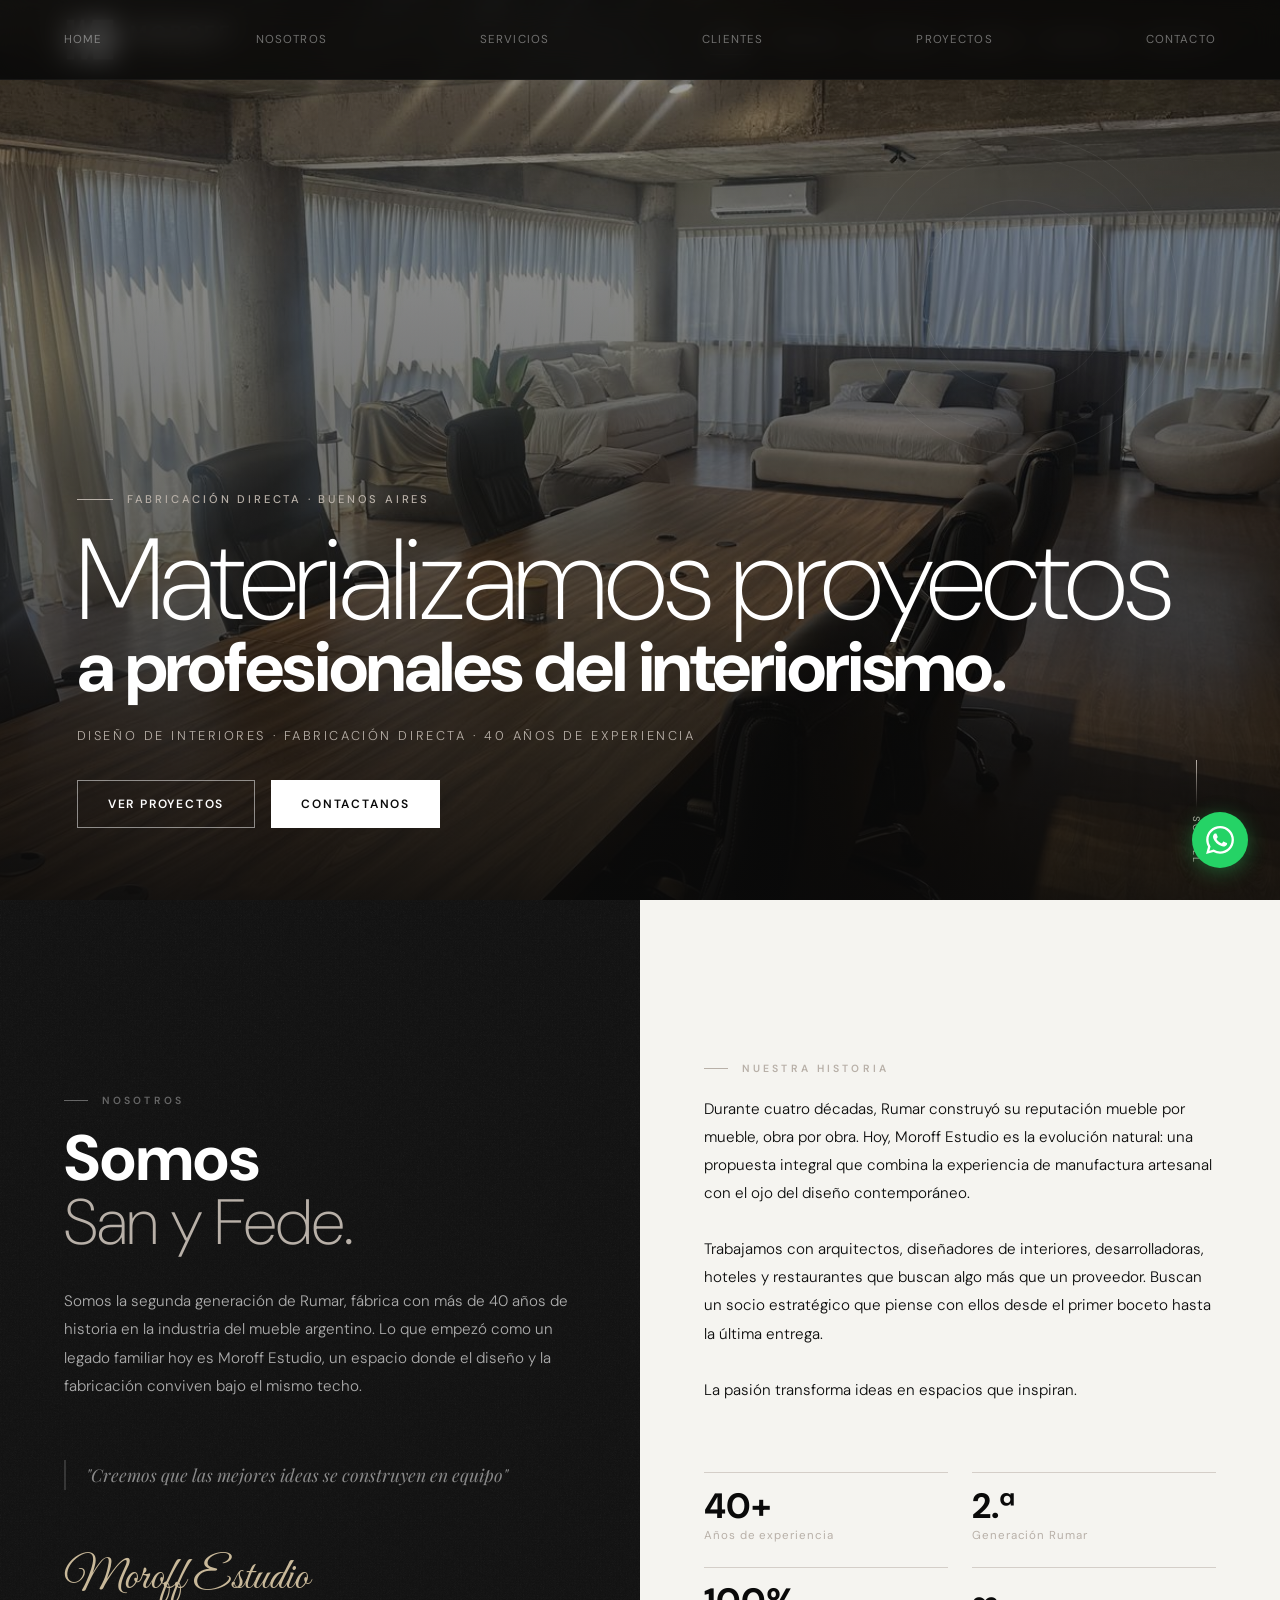
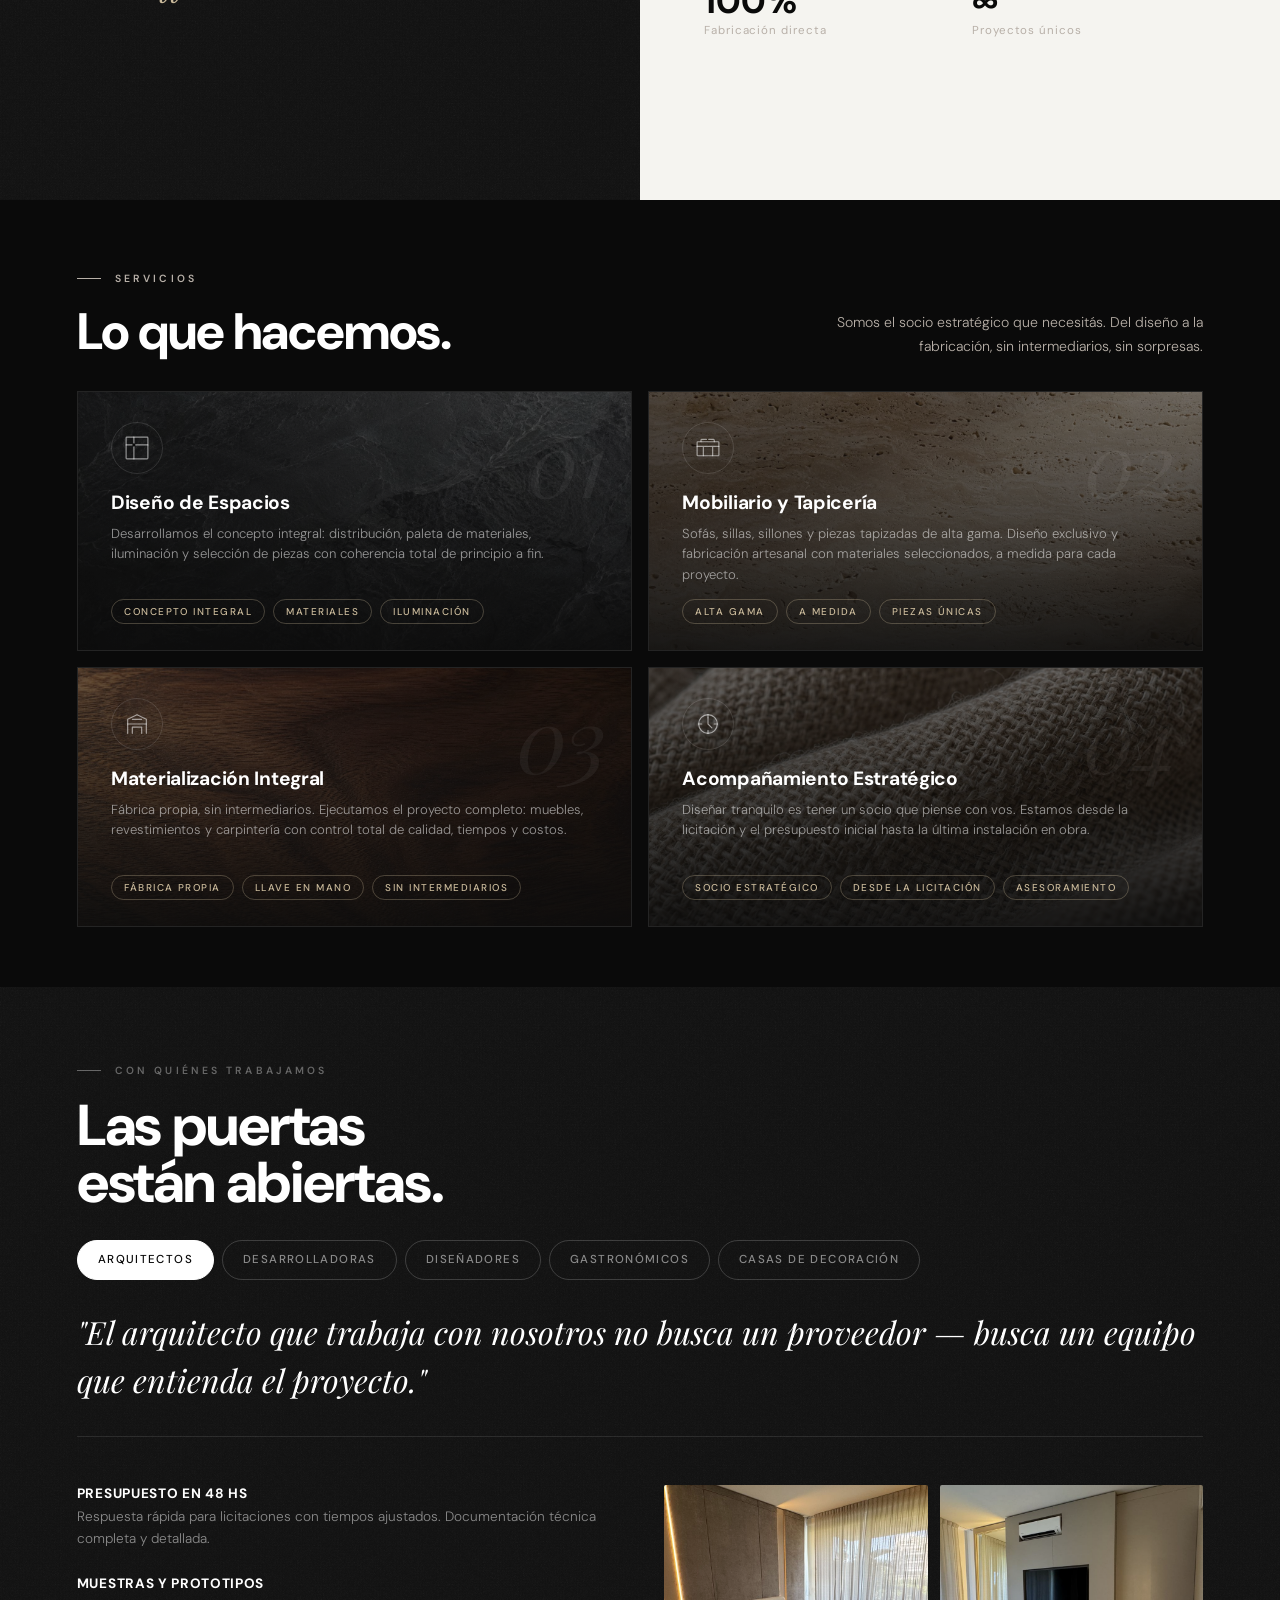
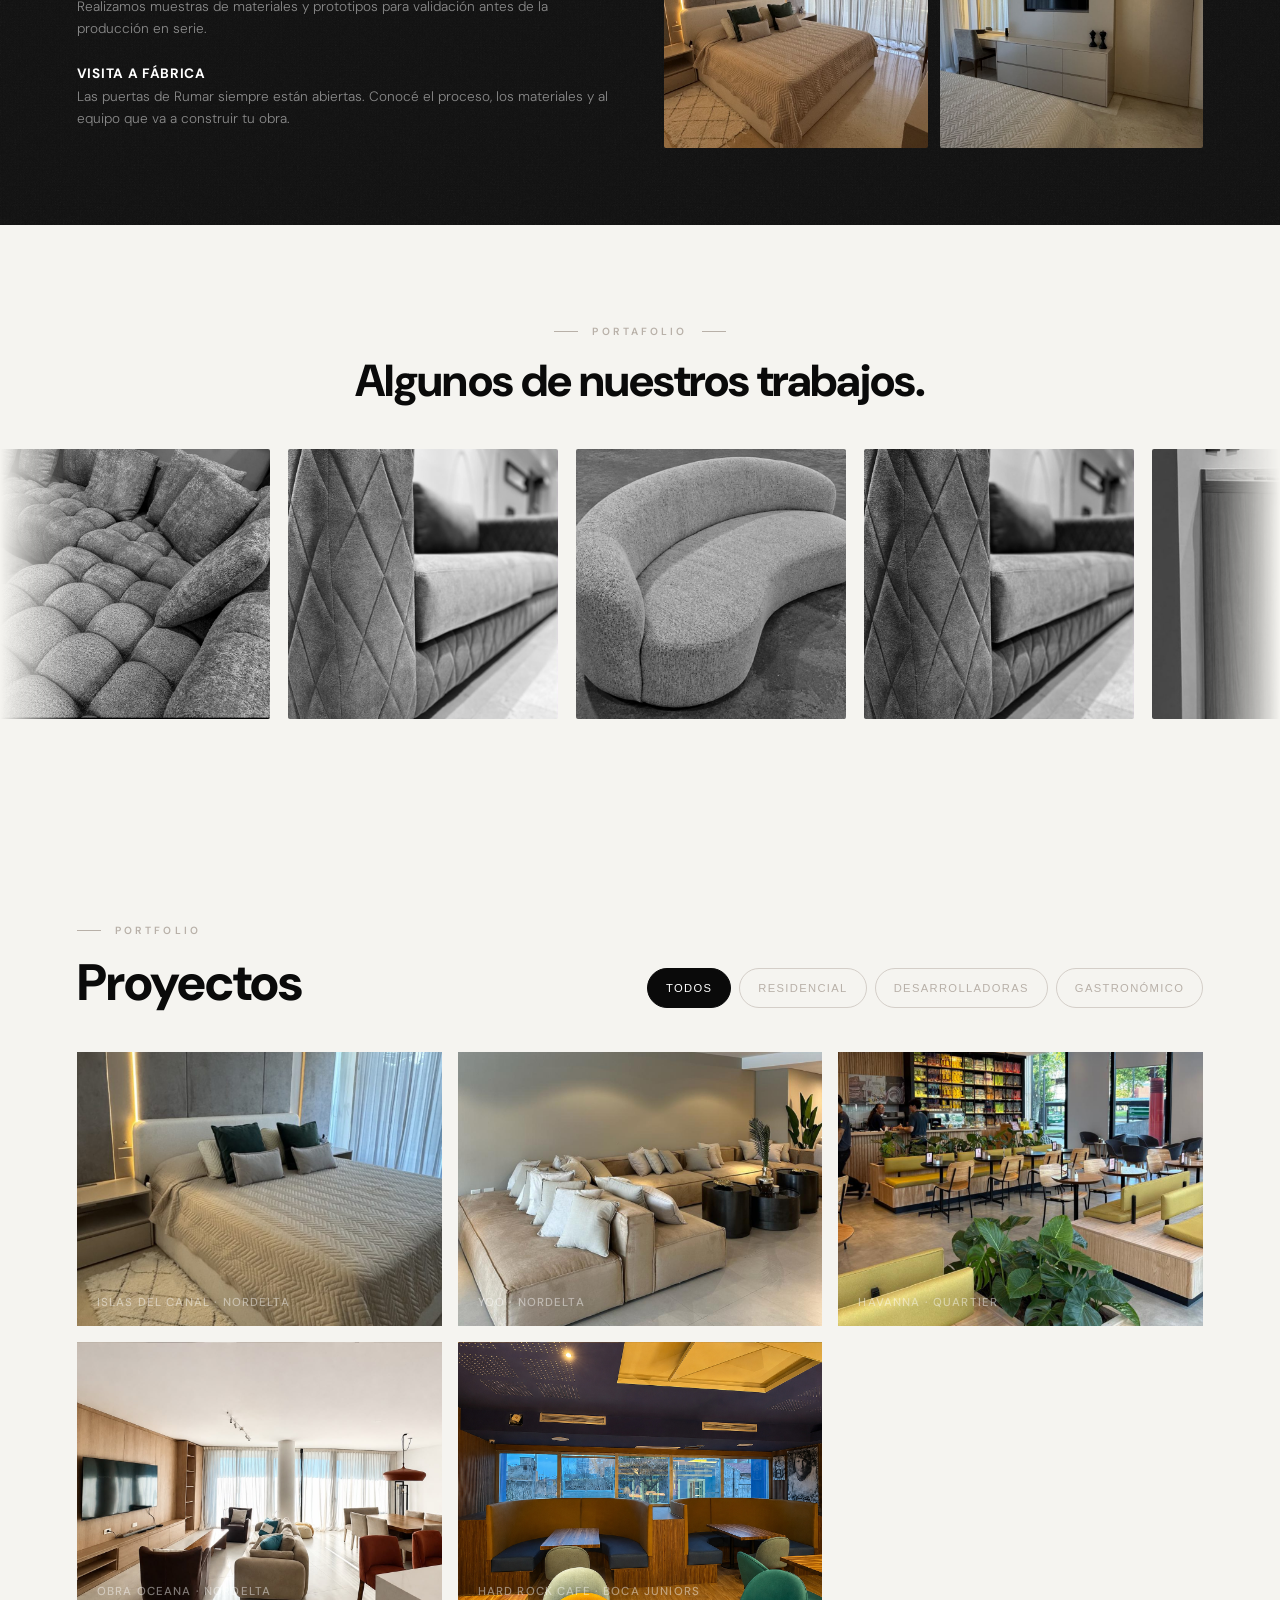
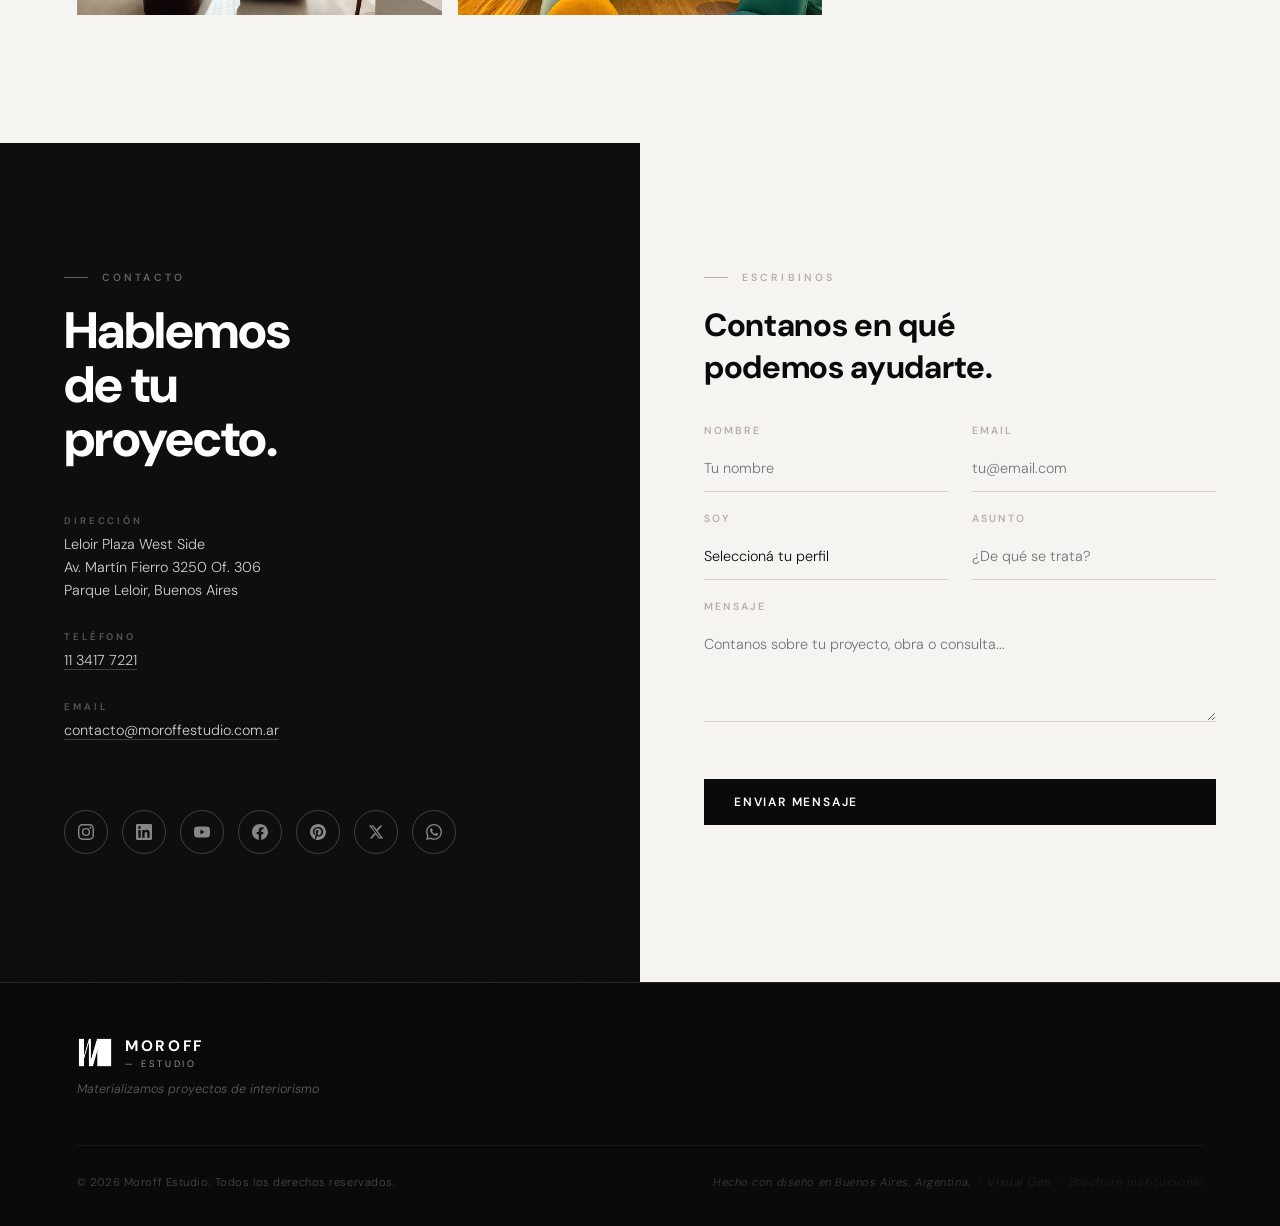
==== index.html @ 972226a9 "Carrusel: fix seamless loop + eyebrow 'Portafolio' (sin 'en movimiento') - Reemplazo gap por margin-" ====
<!DOCTYPE html>
<html lang="es">
<head>
<meta charset="UTF-8">
<meta name="viewport" content="width=device-width, initial-scale=1.0">
<title>MOROFF — ESTUDIO · Diseño de Interiores Buenos Aires</title>
<meta name="description" content="Moroff Estudio — Materializamos proyectos de interiorismo. Diseño de interiores y fabricación directa en Buenos Aires.">
<link rel="icon" type="image/png" href="moroff-monogram.png">
<link rel="apple-touch-icon" href="moroff-monogram.png">
<link rel="preconnect" href="https://fonts.googleapis.com">
<link rel="preconnect" href="https://fonts.gstatic.com" crossorigin>
<link href="https://fonts.googleapis.com/css2?family=DM+Sans:ital,opsz,wght@0,9..40,100;0,9..40,200;0,9..40,300;0,9..40,400;0,9..40,500;0,9..40,700;0,9..40,900;1,9..40,300;1,9..40,400&family=Playfair+Display:ital,wght@0,400;0,700;1,400&family=Great+Vibes&display=swap" rel="stylesheet">

<style>
/* ─── RESET & BASE ─── */
*, *::before, *::after { box-sizing: border-box; margin: 0; padding: 0; }

:root {
  --black: #0a0a0a;
  --near-black: #111111;
  --dark: #1a1a1a;
  --cream: #f5f4f0;
  --off-white: #ede9e3;
  --warm-gray: #b8b0a8;
  --warm-gray-light: #d4cec8;
  --white: #ffffff;
  --accent: #c9b99a;
  --wa-green: #25d366;

  --font-sans: 'DM Sans', sans-serif;
  --font-serif: 'Playfair Display', serif;
  --font-script: 'Great Vibes', cursive;

  --nav-h: 80px;
  --section-pad: clamp(80px, 10vw, 140px);
  --transition: 0.4s cubic-bezier(0.25, 0.46, 0.45, 0.94);
}

html { scroll-behavior: smooth; font-size: 16px; }

body {
  font-family: var(--font-sans);
  background: var(--cream);
  color: var(--black);
  overflow-x: hidden;
  -webkit-font-smoothing: antialiased;
}
img, video { max-width: 100%; height: auto; display: block; }

/* Mobile fallback — forces mobile layout if media queries fail (e.g. WhatsApp/Telegram in-app browsers that ignore viewport meta) */
html.is-mobile .nav-links { display: none !important; }
html.is-mobile .nav-hamburger { display: flex !important; }
html.is-mobile #nosotros,
html.is-mobile #contacto { grid-template-columns: 1fr !important; }
html.is-mobile .services-grid,
html.is-mobile .projects-grid,
html.is-mobile .form-row,
html.is-mobile .valores-grid { grid-template-columns: 1fr !important; }
html.is-mobile .nosotros-stat-grid { grid-template-columns: 1fr 1fr !important; }
html.is-mobile .tab-panel.active { grid-template-columns: 1fr !important; gap: 24px !important; }
html.is-mobile .tab-images { grid-template-columns: 1fr !important; }
html.is-mobile .proj-meta { grid-template-columns: 1fr !important; }
html.is-mobile .proj-heart,
html.is-mobile .proj-scope-grid,
html.is-mobile .proj-others-grid,
html.is-mobile .proj-gallery-grid { grid-template-columns: 1fr !important; }

/* ─── TEXTURES ─── */
.texture-dark {
  background-color: var(--black);
  background-image:
    url("data:image/svg+xml,%3Csvg xmlns='http://www.w3.org/2000/svg' width='400' height='400'%3E%3Cfilter id='n'%3E%3CfeTurbulence type='fractalNoise' baseFrequency='0.9' numOctaves='4' stitchTiles='stitch'/%3E%3C/filter%3E%3Crect width='400' height='400' filter='url(%23n)' opacity='0.04'/%3E%3C/svg%3E");
}
.texture-leather {
  background-color: var(--near-black);
  background-image:
    url("data:image/svg+xml,%3Csvg xmlns='http://www.w3.org/2000/svg' width='600' height='600'%3E%3Cfilter id='n'%3E%3CfeTurbulence type='turbulence' baseFrequency='0.65' numOctaves='3' stitchTiles='stitch'/%3E%3CfeColorMatrix type='saturate' values='0'/%3E%3C/filter%3E%3Crect width='600' height='600' filter='url(%23n)' opacity='0.07'/%3E%3C/svg%3E");
}

/* ─── PLACEHOLDERS ─── */
.img-placeholder {
  background-color: #2a2520;
  background-image:
    url("data:image/svg+xml,%3Csvg xmlns='http://www.w3.org/2000/svg' width='400' height='400'%3E%3Cfilter id='n'%3E%3CfeTurbulence type='fractalNoise' baseFrequency='0.75' numOctaves='4' stitchTiles='stitch'/%3E%3C/filter%3E%3Crect width='400' height='400' filter='url(%23n)' opacity='0.15'/%3E%3C/svg%3E");
  display: flex;
  align-items: center;
  justify-content: center;
  position: relative;
  overflow: hidden;
}
.img-placeholder::after {
  content: attr(data-label);
  font-family: var(--font-sans);
  font-size: 0.65rem;
  font-weight: 500;
  letter-spacing: 0.15em;
  text-transform: uppercase;
  color: rgba(255,255,255,0.25);
  text-align: center;
  padding: 1rem;
}
.img-placeholder-light {
  background-color: #d9d4cc;
  background-image:
    url("data:image/svg+xml,%3Csvg xmlns='http://www.w3.org/2000/svg' width='400' height='400'%3E%3Cfilter id='n'%3E%3CfeTurbulence type='fractalNoise' baseFrequency='0.75' numOctaves='4' stitchTiles='stitch'/%3E%3C/filter%3E%3Crect width='400' height='400' filter='url(%23n)' opacity='0.08'/%3E%3C/svg%3E");
  display: flex;
  align-items: center;
  justify-content: center;
}
.img-placeholder-light::after {
  content: attr(data-label);
  font-family: var(--font-sans);
  font-size: 0.65rem;
  font-weight: 500;
  letter-spacing: 0.15em;
  text-transform: uppercase;
  color: rgba(0,0,0,0.3);
  text-align: center;
  padding: 1rem;
}

/* ─── SCROLL ANIMATIONS ─── */
.reveal {
  opacity: 0;
  transform: translateY(28px);
  transition: opacity 0.7s var(--transition), transform 0.7s var(--transition);
}
.reveal.visible { opacity: 1; transform: translateY(0); }
.reveal-delay-1 { transition-delay: 0.1s; }
.reveal-delay-2 { transition-delay: 0.2s; }
.reveal-delay-3 { transition-delay: 0.3s; }
.reveal-delay-4 { transition-delay: 0.4s; }
.reveal-delay-5 { transition-delay: 0.5s; }

/* ─── NAVIGATION ─── */
nav {
  position: fixed;
  top: 0; left: 0; right: 0;
  z-index: 1000;
  height: var(--nav-h);
  display: flex;
  align-items: center;
  justify-content: space-between;
  gap: 16px;
  padding: 0 clamp(20px, 5vw, 64px);
  background: rgba(10, 10, 10, 0.72);
  -webkit-backdrop-filter: blur(14px) saturate(140%);
  backdrop-filter: blur(14px) saturate(140%);
  border-bottom: 1px solid rgba(255, 255, 255, 0.04);
  transition: background 0.4s ease, box-shadow 0.4s ease, border-color 0.4s ease;
}
nav.scrolled {
  background: rgba(10, 10, 10, 0.92);
  box-shadow: 0 1px 0 rgba(255,255,255,0.06);
  border-bottom-color: rgba(255, 255, 255, 0.08);
}

.nav-logo {
  display: flex;
  align-items: center;
  gap: 14px;
  text-decoration: none;
  cursor: pointer;
  margin-right: auto;
  flex-shrink: 0;
}
.nav-logo:hover .nav-wordmark-main { color: var(--accent); }
.nav-monogram {
  width: 52px;
  height: 52px;
  flex-shrink: 0;
  object-fit: contain;
  filter: brightness(0) invert(1);
  transition: transform 0.3s var(--transition);
}
.nav-logo:hover .nav-monogram { transform: scale(1.06); }
.nav-wordmark { display: flex; flex-direction: column; line-height: 1; }
.nav-wordmark-main {
  font-family: var(--font-sans);
  font-size: 1.2rem;
  font-weight: 700;
  letter-spacing: 0.2em;
  color: var(--white);
}
.nav-wordmark-sub {
  font-family: var(--font-sans);
  font-size: 0.62rem;
  font-weight: 300;
  letter-spacing: 0.32em;
  color: var(--warm-gray);
  margin-top: 3px;
}

.nav-links {
  display: flex;
  gap: clamp(12px, 1.6vw, 22px);
  list-style: none;
  margin-left: auto;
  align-items: center;
}
.nav-links a {
  font-size: 0.7rem;
  font-weight: 500;
  letter-spacing: 0.1em;
  text-transform: uppercase;
  color: rgba(255,255,255,0.75);
  text-decoration: none;
  transition: color 0.25s;
  position: relative;
  padding: 4px 2px;
}
.nav-links a::after {
  content: '';
  position: absolute;
  bottom: -3px; left: 0; right: 0;
  height: 1px;
  background: var(--white);
  transform: scaleX(0);
  transition: transform 0.3s;
}
.nav-links a:hover { color: var(--white); }
.nav-links a:hover::after { transform: scaleX(1); }
.nav-links a.active { color: var(--white); }
.nav-links a.active::after { transform: scaleX(1); }

/* Hamburger */
.nav-hamburger {
  display: none;
  flex-direction: column;
  gap: 5px;
  cursor: pointer;
  background: none;
  border: none;
  padding: 10px;
  min-width: 44px;
  min-height: 44px;
  justify-content: center;
  align-items: center;
}
.nav-hamburger span {
  display: block;
  width: 26px;
  height: 1.5px;
  background: var(--white);
  transition: transform 0.3s, opacity 0.3s;
}
.nav-hamburger.open span:nth-child(1) { transform: translateY(6.5px) rotate(45deg); }
.nav-hamburger.open span:nth-child(2) { opacity: 0; }
.nav-hamburger.open span:nth-child(3) { transform: translateY(-6.5px) rotate(-45deg); }

/* Mobile overlay */
.nav-overlay {
  position: fixed;
  inset: 0;
  background: var(--black);
  z-index: 999;
  display: flex;
  flex-direction: column;
  align-items: center;
  justify-content: center;
  gap: 32px;
  opacity: 0;
  pointer-events: none;
  transition: opacity 0.35s ease;
}
.nav-overlay.open { opacity: 1; pointer-events: all; }
.nav-overlay a {
  font-size: clamp(1.8rem, 6vw, 3rem);
  font-weight: 700;
  letter-spacing: 0.05em;
  text-transform: uppercase;
  color: var(--white);
  text-decoration: none;
  transition: color 0.2s;
}
.nav-overlay a:hover { color: var(--warm-gray); }

/* ─── WHATSAPP FLOAT ─── */
.wa-float {
  position: fixed;
  bottom: 32px;
  right: 32px;
  z-index: 990;
  width: 56px;
  height: 56px;
  border-radius: 50%;
  background: var(--wa-green);
  display: flex;
  align-items: center;
  justify-content: center;
  box-shadow: 0 4px 20px rgba(37,211,102,0.35);
  text-decoration: none;
  transition: transform 0.25s, box-shadow 0.25s;
}
.wa-float:hover {
  transform: scale(1.08);
  box-shadow: 0 6px 28px rgba(37,211,102,0.5);
}
.wa-float svg { width: 28px; height: 28px; fill: white; }

/* ─── HERO ─── */
#hero {
  position: relative;
  height: 100vh;
  height: 100svh;
  min-height: 560px;
  display: flex;
  flex-direction: column;
  justify-content: flex-end;
  padding: 0 clamp(24px, 6vw, 80px) clamp(60px, 8vh, 100px);
  overflow: hidden;
}
.hero-bg {
  position: absolute;
  inset: 0;
  background-image: url('foto%20arriba%20de%20todo%20horizontal%20grande/IMG_1174.JPG');
  background-size: cover;
  background-position: center;
  z-index: 0;
}
.hero-bg::before {
  content: '';
  position: absolute;
  inset: 0;
  background-image:
    url("data:image/svg+xml,%3Csvg xmlns='http://www.w3.org/2000/svg' width='800' height='800'%3E%3Cfilter id='n'%3E%3CfeTurbulence type='fractalNoise' baseFrequency='0.6' numOctaves='4' stitchTiles='stitch'/%3E%3C/filter%3E%3Crect width='800' height='800' filter='url(%23n)' opacity='0.055'/%3E%3C/svg%3E");
  opacity: 0.4;
}
.hero-bg::after {
  content: '';
  position: absolute;
  inset: 0;
  background: linear-gradient(to top, rgba(10,10,10,0.92) 0%, rgba(10,10,10,0.6) 45%, rgba(10,10,10,0.35) 100%);
}
/* Geometric decorative element */
.hero-geo {
  position: absolute;
  top: 15%;
  right: 8%;
  width: clamp(180px, 25vw, 380px);
  height: clamp(180px, 25vw, 380px);
  border: 1px solid rgba(255,255,255,0.06);
  border-radius: 50%;
  z-index: 1;
}
.hero-geo::after {
  content: '';
  position: absolute;
  inset: 20px;
  border: 1px solid rgba(255,255,255,0.04);
  border-radius: 50%;
}
.hero-geo::before {
  content: '';
  position: absolute;
  top: 50%; left: 50%;
  transform: translate(-50%,-50%);
  width: 60%;
  height: 60%;
  border: 1px solid rgba(255,255,255,0.06);
  border-radius: 50%;
}

.hero-eyebrow {
  position: relative;
  z-index: 2;
  font-size: 0.7rem;
  font-weight: 500;
  letter-spacing: 0.25em;
  text-transform: uppercase;
  color: var(--warm-gray);
  margin-bottom: 20px;
  display: flex;
  align-items: center;
  gap: 14px;
}
.hero-eyebrow::before {
  content: '';
  display: block;
  width: 36px;
  height: 1px;
  background: var(--warm-gray);
}

.hero-headline {
  position: relative;
  z-index: 2;
  margin-bottom: 28px;
}
.hero-headline-light {
  display: block;
  font-family: var(--font-sans);
  font-size: clamp(3.2rem, 9vw, 8.5rem);
  font-weight: 200;
  color: var(--white);
  line-height: 0.95;
  letter-spacing: -0.02em;
}
.hero-headline-bold {
  display: block;
  font-family: var(--font-sans);
  font-size: clamp(3.8rem, 10.5vw, 10rem);
  font-weight: 900;
  color: var(--white);
  line-height: 0.9;
  letter-spacing: -0.03em;
  position: relative;
}
.hero-headline-bold .stroke-text {
  -webkit-text-stroke: 1.5px rgba(255,255,255,0.3);
  color: transparent;
}

.hero-sub {
  position: relative;
  z-index: 2;
  font-size: 0.8rem;
  font-weight: 300;
  letter-spacing: 0.2em;
  color: var(--warm-gray);
  text-transform: uppercase;
  margin-bottom: 36px;
}

.hero-ctas {
  position: relative;
  z-index: 2;
  display: flex;
  gap: 16px;
  flex-wrap: wrap;
}
.btn {
  display: inline-flex;
  align-items: center;
  gap: 10px;
  font-family: var(--font-sans);
  font-size: 0.75rem;
  font-weight: 600;
  letter-spacing: 0.15em;
  text-transform: uppercase;
  text-decoration: none;
  padding: 15px 30px;
  transition: all 0.3s;
  cursor: pointer;
  border: none;
}
.btn-outline {
  border: 1px solid rgba(255,255,255,0.5);
  color: var(--white);
  background: transparent;
}
.btn-outline:hover {
  border-color: var(--white);
  background: rgba(255,255,255,0.08);
}
.btn-solid {
  background: var(--white);
  color: var(--black);
}
.btn-solid:hover { background: var(--cream); }
.btn-solid-dark {
  background: var(--black);
  color: var(--white);
}
.btn-solid-dark:hover { background: var(--dark); }

.scroll-indicator {
  position: absolute;
  bottom: 36px;
  right: clamp(24px, 6vw, 80px);
  z-index: 2;
  display: flex;
  flex-direction: column;
  align-items: center;
  gap: 8px;
  color: var(--warm-gray);
}
.scroll-indicator span {
  font-size: 0.6rem;
  letter-spacing: 0.2em;
  text-transform: uppercase;
  writing-mode: vertical-rl;
}
.scroll-line {
  width: 1px;
  height: 48px;
  background: linear-gradient(to bottom, var(--warm-gray), transparent);
  animation: scrollPulse 2s ease-in-out infinite;
}
@keyframes scrollPulse {
  0%, 100% { opacity: 0.4; transform: scaleY(1); }
  50% { opacity: 1; transform: scaleY(1.2); }
}

/* ─── SECTION COMMON ─── */
section { position: relative; scroll-margin-top: var(--nav-h); }

.section-label {
  font-size: 0.65rem;
  font-weight: 600;
  letter-spacing: 0.3em;
  text-transform: uppercase;
  color: var(--warm-gray);
  margin-bottom: 20px;
  display: flex;
  align-items: center;
  gap: 14px;
}
.section-label::before {
  content: '';
  display: block;
  width: 24px;
  height: 1px;
  background: currentColor;
}
.section-label-light {
  color: rgba(255,255,255,0.35);
}
.section-label-light::before { background: rgba(255,255,255,0.35); }

/* ─── NOSOTROS ─── */
#nosotros {
  display: grid;
  grid-template-columns: 1fr 1fr;
  min-height: 100vh;
}
.nosotros-left {
  padding: var(--section-pad) clamp(32px, 5vw, 72px);
  display: flex;
  flex-direction: column;
  justify-content: center;
}
.nosotros-right {
  background: var(--cream);
  padding: var(--section-pad) clamp(32px, 5vw, 72px);
  display: flex;
  flex-direction: column;
  justify-content: center;
}

.nosotros-headline {
  font-family: var(--font-sans);
  font-size: clamp(2.8rem, 5vw, 5.5rem);
  line-height: 1;
  color: var(--white);
  margin-bottom: 32px;
}
.nosotros-headline em {
  font-style: normal;
  font-weight: 200;
  color: var(--warm-gray);
}

.nosotros-body {
  font-size: 0.95rem;
  font-weight: 300;
  line-height: 1.85;
  color: var(--black);
  max-width: 58ch;
  margin-bottom: 28px;
}
.nosotros-body-dark {
  color: rgba(255,255,255,0.65);
}

.nosotros-quote {
  font-family: var(--font-serif);
  font-style: italic;
  font-size: 1.1rem;
  line-height: 1.7;
  color: rgba(255,255,255,0.5);
  border-left: 2px solid rgba(255,255,255,0.15);
  padding-left: 20px;
  margin: 32px 0;
}

.brand-signature {
  font-family: var(--font-script);
  font-size: 2.8rem;
  color: var(--accent);
  margin-top: 28px;
}

.nosotros-stat-grid {
  display: grid;
  grid-template-columns: repeat(2, 1fr);
  gap: 24px;
  margin-top: 40px;
}
.nosotros-stat {
  border-top: 1px solid var(--warm-gray-light);
  padding-top: 16px;
}
.nosotros-stat-num {
  font-size: 2.2rem;
  font-weight: 700;
  line-height: 1;
  margin-bottom: 4px;
}
.nosotros-stat-label {
  font-size: 0.72rem;
  font-weight: 400;
  letter-spacing: 0.08em;
  color: var(--warm-gray);
}

/* ─── SERVICIOS ─── */
#servicios {
  background: var(--black);
  padding: clamp(48px, 6vw, 72px) 0 clamp(40px, 5vw, 60px);
  overflow: hidden;
}
.servicios-header {
  display: flex;
  justify-content: space-between;
  align-items: flex-end;
  margin-bottom: 32px;
  flex-wrap: wrap;
  gap: 18px;
  padding: 0 clamp(24px, 6vw, 80px);
}
.servicios-headline {
  font-family: var(--font-sans);
  font-size: clamp(2rem, 4vw, 4rem);
  font-weight: 800;
  line-height: 1.05;
  letter-spacing: -0.02em;
  color: var(--white);
  max-width: 16ch;
}
.servicios-sub {
  font-size: 0.88rem;
  font-weight: 300;
  line-height: 1.7;
  color: var(--warm-gray);
  max-width: 38ch;
  text-align: right;
}

/* ── Services Grid (4 cards) ── */
.services-grid {
  display: grid;
  grid-template-columns: repeat(2, 1fr);
  gap: 16px;
  padding: 0 clamp(24px, 6vw, 80px);
}
.service-card {
  position: relative;
  background: var(--near-black);
  border: 1px solid rgba(255,255,255,0.08);
  padding: 30px clamp(22px, 2.6vw, 36px) 26px;
  overflow: hidden;
  cursor: default;
  transition: transform 0.5s var(--transition), border-color 0.5s;
  min-height: 260px;
  display: flex;
  flex-direction: column;
  isolation: isolate;
}
.service-card-bg {
  position: absolute;
  inset: 0;
  background-image: var(--card-img);
  background-size: cover;
  background-position: center;
  opacity: 0.62;
  filter: saturate(95%);
  transition: opacity 0.7s ease, filter 0.7s ease, transform 1s var(--transition);
  z-index: -2;
}
.service-card-bg::after {
  content: '';
  position: absolute;
  inset: 0;
  background: linear-gradient(180deg, rgba(10,10,10,0.25) 0%, rgba(10,10,10,0.55) 55%, rgba(10,10,10,0.88) 100%);
}
.service-card::before {
  content: '';
  position: absolute;
  inset: 0;
  background: radial-gradient(circle at var(--mx, 50%) var(--my, 0%), rgba(201,185,154,0.18), transparent 55%);
  opacity: 0;
  transition: opacity 0.5s ease;
  pointer-events: none;
  z-index: -1;
}
.service-card::after {
  content: '';
  position: absolute;
  left: 0; right: 0; bottom: 0;
  height: 2px;
  background: linear-gradient(90deg, var(--accent), transparent);
  transform: scaleX(0);
  transform-origin: left;
  transition: transform 0.7s var(--transition);
  z-index: 2;
}
.service-card:hover {
  transform: translateY(-6px);
  border-color: rgba(201,185,154,0.4);
}
.service-card:hover .service-card-bg {
  opacity: 0.55;
  filter: grayscale(0%) saturate(105%);
  transform: scale(1.06);
}
.service-card:hover::before { opacity: 1; }
.service-card:hover::after { transform: scaleX(1); }

.service-card-num {
  position: absolute;
  top: 24px;
  right: 28px;
  font-family: var(--font-serif);
  font-size: clamp(4rem, 7vw, 7.5rem);
  font-weight: 400;
  font-style: italic;
  line-height: 1;
  color: rgba(255,255,255,0.05);
  letter-spacing: -0.04em;
  transition: color 0.6s, transform 0.6s var(--transition);
  user-select: none;
  pointer-events: none;
}
.service-card:hover .service-card-num {
  color: rgba(201,185,154,0.18);
  transform: translateY(-4px) scale(1.05);
}

.service-card-icon-wrap {
  position: relative;
  width: 52px;
  height: 52px;
  margin-bottom: 18px;
  display: flex;
  align-items: center;
  justify-content: center;
}
.service-card-icon-wrap::before {
  content: '';
  position: absolute;
  inset: 0;
  border: 1px solid rgba(255,255,255,0.12);
  border-radius: 50%;
  transition: border-color 0.5s, transform 0.6s var(--transition);
}
.service-card:hover .service-card-icon-wrap::before {
  border-color: var(--accent);
  transform: scale(1.12) rotate(45deg);
}
.service-card-icon {
  width: 28px;
  height: 28px;
  stroke: rgba(255,255,255,0.55);
  fill: none;
  stroke-width: 1.5;
  stroke-linecap: round;
  stroke-linejoin: round;
  transition: stroke 0.5s, transform 0.6s var(--transition);
  position: relative;
  z-index: 1;
}
.service-card:hover .service-card-icon {
  stroke: var(--accent);
  transform: scale(1.08);
}

.service-card-title {
  position: relative;
  font-family: var(--font-sans);
  font-size: clamp(1.15rem, 1.5vw, 1.5rem);
  font-weight: 700;
  line-height: 1.15;
  color: var(--white);
  letter-spacing: -0.015em;
  margin-bottom: 10px;
  z-index: 1;
}

.service-card-desc {
  position: relative;
  font-size: 0.82rem;
  font-weight: 300;
  line-height: 1.55;
  color: rgba(255,255,255,0.55);
  margin-bottom: 14px;
  flex: 1;
  z-index: 1;
}

.service-card-tags {
  position: relative;
  display: flex;
  flex-wrap: wrap;
  gap: 8px;
  z-index: 1;
}
.service-tag {
  font-size: 0.62rem;
  font-weight: 500;
  letter-spacing: 0.15em;
  text-transform: uppercase;
  color: var(--accent);
  border: 1px solid rgba(201,185,154,0.3);
  padding: 5px 12px;
  border-radius: 100px;
  transition: background 0.3s, border-color 0.3s;
}
.service-card:hover .service-tag {
  background: rgba(201,185,154,0.08);
  border-color: rgba(201,185,154,0.5);
}

@media (max-width: 880px) {
  .services-grid { grid-template-columns: 1fr; gap: 16px; }
  .service-card { min-height: auto; padding: 40px 28px 32px; }
  .servicios-header { flex-direction: column; align-items: flex-start; }
  .servicios-sub { text-align: left; }
}

/* ─── CLIENTES ─── */
#clientes {
  padding: clamp(48px, 6vw, 80px) clamp(24px, 6vw, 80px) clamp(48px, 6vw, 80px);
}
.clientes-header {
  margin-bottom: 28px;
}
.clientes-headline {
  font-family: var(--font-sans);
  font-size: clamp(2.2rem, 4.5vw, 5rem);
  font-weight: 800;
  color: var(--white);
  line-height: 1;
  margin-top: 12px;
  letter-spacing: -0.02em;
}

.tabs-nav {
  display: flex;
  gap: 8px;
  flex-wrap: wrap;
  margin-bottom: 28px;
}
.tab-btn {
  padding: 11px 20px;
  min-height: 40px;
  font-family: var(--font-sans);
  font-size: 0.72rem;
  font-weight: 500;
  letter-spacing: 0.12em;
  text-transform: uppercase;
  background: transparent;
  border: 1px solid rgba(255,255,255,0.18);
  color: rgba(255,255,255,0.5);
  cursor: pointer;
  border-radius: 100px;
  transition: all 0.25s;
  white-space: nowrap;
}
.tab-btn:hover { border-color: rgba(255,255,255,0.5); color: var(--white); }
.tab-btn.active { background: var(--white); color: var(--black); border-color: var(--white); }

.tab-panel { display: none; }
.tab-panel.active {
  display: grid;
  grid-template-columns: 1fr 1fr;
  gap: 48px;
  animation: fadeIn 0.4s ease;
}
@keyframes fadeIn { from { opacity: 0; transform: translateY(12px); } to { opacity: 1; transform: translateY(0); } }

.tab-quote {
  font-family: var(--font-serif);
  font-style: italic;
  font-size: clamp(1.3rem, 2.5vw, 2rem);
  line-height: 1.5;
  color: var(--white);
  grid-column: 1 / -1;
  padding-bottom: 32px;
  border-bottom: 1px solid rgba(255,255,255,0.1);
}
.tab-propositions {
  display: flex;
  flex-direction: column;
  gap: 24px;
}
.tab-prop-title {
  font-size: 0.85rem;
  font-weight: 700;
  letter-spacing: 0.05em;
  color: var(--white);
  text-transform: uppercase;
  margin-bottom: 4px;
}
.tab-prop-desc {
  font-size: 0.85rem;
  font-weight: 300;
  line-height: 1.65;
  color: rgba(255,255,255,0.5);
}
.tab-images {
  display: grid;
  grid-template-columns: 1fr 1fr;
  gap: 12px;
  align-self: start;
}
.tab-images .img-placeholder { border-radius: 2px; }
.tab-img {
  width: 100%;
  aspect-ratio: 1 / 1;
  height: auto;
  object-fit: cover;
  border-radius: 2px;
  display: block;
  filter: saturate(95%) contrast(1.02);
  transition: filter 0.4s ease, transform 0.6s var(--transition);
}
.tab-img:hover {
  filter: saturate(105%) contrast(1.05);
  transform: scale(1.01);
}

/* ─── PROYECTOS ─── */
#proyectos {
  background: var(--cream);
  padding: var(--section-pad) clamp(24px, 6vw, 80px);
}
.proyectos-header {
  display: flex;
  justify-content: space-between;
  align-items: flex-end;
  margin-bottom: 44px;
  flex-wrap: wrap;
  gap: 20px;
}
.proyectos-headline {
  font-size: clamp(2rem, 4vw, 4.5rem);
  font-weight: 800;
  letter-spacing: -0.02em;
  line-height: 1;
}

.filter-btns {
  display: flex;
  gap: 8px;
  flex-wrap: wrap;
}
.filter-btn {
  padding: 11px 18px;
  min-height: 40px;
  font-size: 0.7rem;
  font-weight: 500;
  letter-spacing: 0.12em;
  text-transform: uppercase;
  background: transparent;
  border: 1px solid var(--warm-gray-light);
  color: var(--warm-gray);
  cursor: pointer;
  transition: all 0.25s;
  border-radius: 100px;
}
.filter-btn:hover { border-color: var(--black); color: var(--black); }
.filter-btn.active { background: var(--black); color: var(--white); border-color: var(--black); }

.projects-grid {
  display: grid;
  grid-template-columns: repeat(12, 1fr);
  gap: 16px;
}
.project-card {
  position: relative;
  overflow: hidden;
  cursor: pointer;
  text-decoration: none;
  color: inherit;
  display: block;
  transition: opacity 0.4s, transform 0.4s;
}
.project-card.hidden { opacity: 0; pointer-events: none; transform: scale(0.97); height: 0; overflow: hidden; margin: 0; }
.project-card { grid-column: span 4; }

.project-img {
  width: 100%;
  display: block;
  aspect-ratio: 4/3;
  background-image: var(--proj-img);
  background-size: cover;
  background-position: center;
  transition: transform 0.7s var(--transition);
}
.project-card:hover .project-img { transform: scale(1.04); }

.project-overlay {
  position: absolute;
  inset: 0;
  background: rgba(10,10,10,0);
  display: flex;
  flex-direction: column;
  justify-content: flex-end;
  padding: 24px;
  transition: background 0.35s;
}
.project-card:hover .project-overlay { background: rgba(10,10,10,0.72); }
.project-info {
  transform: translateY(12px);
  opacity: 0;
  transition: all 0.35s;
}
.project-card:hover .project-info { transform: translateY(0); opacity: 1; }
.project-name {
  font-size: 1rem;
  font-weight: 700;
  color: var(--white);
  letter-spacing: 0.02em;
}
.project-meta {
  font-size: 0.72rem;
  font-weight: 300;
  letter-spacing: 0.1em;
  color: rgba(255,255,255,0.55);
  margin-top: 4px;
  display: flex;
  justify-content: space-between;
  align-items: center;
}
.project-arrow {
  font-size: 0.8rem;
  color: var(--white);
}

/* Static labels always visible */
.project-static {
  position: absolute;
  bottom: 16px;
  left: 20px;
  pointer-events: none;
}
.project-card:hover .project-static { display: none; }
.project-static-name {
  font-size: 0.72rem;
  font-weight: 500;
  letter-spacing: 0.1em;
  text-transform: uppercase;
  color: rgba(255,255,255,0.45);
}

/* ─── MISIÓN / VALORES ─── */
#mision {
  padding: var(--section-pad) clamp(24px, 8vw, 120px);
  text-align: center;
}
.mision-quote-mark {
  font-family: var(--font-serif);
  font-size: clamp(8rem, 18vw, 20rem);
  line-height: 0.6;
  color: rgba(255,255,255,0.06);
  margin-bottom: -24px;
  display: block;
  user-select: none;
}
.mision-quote {
  font-family: var(--font-serif);
  font-style: italic;
  font-size: clamp(1.4rem, 3vw, 2.6rem);
  line-height: 1.5;
  color: var(--white);
  max-width: 22ch;
  margin: 0 auto 80px;
}
.valores-grid {
  display: grid;
  grid-template-columns: repeat(3, 1fr);
  gap: 0;
  border-top: 1px solid rgba(255,255,255,0.1);
  max-width: 900px;
  margin: 0 auto;
}
.valor-item {
  padding: 40px 28px 0;
  border-right: 1px solid rgba(255,255,255,0.1);
}
.valor-item:last-child { border-right: none; }
.valor-num {
  font-size: 0.6rem;
  font-weight: 500;
  letter-spacing: 0.25em;
  color: rgba(255,255,255,0.25);
  margin-bottom: 16px;
}
.valor-title {
  font-size: 1.1rem;
  font-weight: 700;
  letter-spacing: 0.04em;
  color: var(--white);
  text-transform: uppercase;
  margin-bottom: 12px;
}
.valor-desc {
  font-size: 0.82rem;
  font-weight: 300;
  line-height: 1.75;
  color: rgba(255,255,255,0.45);
}

/* ─── CONTACTO ─── */
#contacto {
  display: grid;
  grid-template-columns: 1fr 1fr;
}
.contacto-left {
  padding: var(--section-pad) clamp(32px, 5vw, 72px);
  display: flex;
  flex-direction: column;
  justify-content: center;
}
.contacto-right {
  background: var(--cream);
  padding: var(--section-pad) clamp(32px, 5vw, 72px);
}

.contacto-headline {
  font-family: var(--font-sans);
  font-size: clamp(2.2rem, 4vw, 4.5rem);
  font-weight: 800;
  color: var(--white);
  line-height: 1.05;
  letter-spacing: -0.02em;
  margin-bottom: 48px;
}

.contact-info-item {
  margin-bottom: 28px;
}
.contact-info-label {
  font-size: 0.6rem;
  font-weight: 600;
  letter-spacing: 0.3em;
  text-transform: uppercase;
  color: rgba(255,255,255,0.3);
  margin-bottom: 6px;
}
.contact-info-value {
  font-size: 0.9rem;
  font-weight: 300;
  line-height: 1.6;
  color: rgba(255,255,255,0.8);
}
.contact-info-value a {
  color: inherit;
  text-decoration: none;
  border-bottom: 1px solid rgba(255,255,255,0.2);
  transition: border-color 0.2s;
}
.contact-info-value a:hover { border-color: var(--white); }

.social-icons {
  display: flex;
  gap: 14px;
  flex-wrap: wrap;
  margin-top: 40px;
}
.social-icon {
  width: 44px;
  height: 44px;
  border: 1px solid rgba(255,255,255,0.2);
  border-radius: 50%;
  display: flex;
  align-items: center;
  justify-content: center;
  text-decoration: none;
  transition: all 0.25s;
  color: rgba(255,255,255,0.5);
}
.social-icon:hover {
  border-color: var(--white);
  color: var(--white);
  background: rgba(255,255,255,0.05);
}
.social-icon svg { width: 16px; height: 16px; fill: currentColor; }

/* Form */
.form-headline {
  font-size: clamp(1.4rem, 2.5vw, 2.2rem);
  font-weight: 700;
  margin-bottom: 36px;
  letter-spacing: -0.01em;
}

.form-group {
  margin-bottom: 20px;
}
.form-label {
  display: block;
  font-size: 0.65rem;
  font-weight: 600;
  letter-spacing: 0.2em;
  text-transform: uppercase;
  color: var(--warm-gray);
  margin-bottom: 8px;
}
.form-input,
.form-select,
.form-textarea {
  width: 100%;
  padding: 14px 0;
  font-family: var(--font-sans);
  font-size: 0.9rem;
  font-weight: 300;
  background: transparent;
  border: none;
  border-bottom: 1px solid var(--warm-gray-light);
  color: var(--black);
  outline: none;
  transition: border-color 0.25s;
  border-radius: 0;
  appearance: none;
  -webkit-appearance: none;
}
.form-input:focus,
.form-select:focus,
.form-textarea:focus { border-bottom-color: var(--black); }
.form-textarea { resize: vertical; min-height: 80px; }

.form-row { display: grid; grid-template-columns: 1fr 1fr; gap: 0 24px; }

.form-submit {
  width: 100%;
  margin-top: 32px;
}

.form-success {
  display: none;
  text-align: center;
  padding: 48px 0;
}
.form-success.show { display: block; }
.form-success-icon {
  width: 56px;
  height: 56px;
  border: 1.5px solid var(--black);
  border-radius: 50%;
  display: flex;
  align-items: center;
  justify-content: center;
  margin: 0 auto 20px;
}
.form-success h3 { font-size: 1.4rem; font-weight: 700; margin-bottom: 8px; }
.form-success p { font-size: 0.85rem; font-weight: 300; color: var(--warm-gray); }

/* ─── FOOTER ─── */
footer {
  background: var(--black);
  border-top: 1px solid rgba(255,255,255,0.12);
  padding: 52px clamp(24px, 6vw, 80px) 36px;
}
.footer-logo {
  display: flex;
  align-items: center;
  gap: 12px;
  margin-bottom: 4px;
}
.footer-top {
  display: flex;
  justify-content: space-between;
  align-items: flex-start;
  margin-bottom: 48px;
  flex-wrap: wrap;
  gap: 32px;
}
.footer-logo-area {}
.footer-tagline {
  font-size: 0.78rem;
  font-weight: 300;
  color: rgba(255,255,255,0.35);
  margin-top: 10px;
  font-style: italic;
}

.footer-links {
  display: flex;
  gap: clamp(20px, 3vw, 44px);
  flex-wrap: wrap;
}
.footer-links a {
  font-size: 0.72rem;
  font-weight: 400;
  letter-spacing: 0.1em;
  text-transform: uppercase;
  color: rgba(255,255,255,0.4);
  text-decoration: none;
  transition: color 0.2s;
}
.footer-links a:hover { color: var(--white); }

.footer-bottom {
  display: flex;
  justify-content: space-between;
  align-items: center;
  padding-top: 28px;
  border-top: 1px solid rgba(255,255,255,0.06);
  flex-wrap: wrap;
  gap: 12px;
}
.footer-copy {
  font-size: 0.7rem;
  font-weight: 300;
  color: rgba(255,255,255,0.25);
  letter-spacing: 0.05em;
}
.footer-made {
  font-size: 0.7rem;
  font-weight: 300;
  color: rgba(255,255,255,0.2);
  letter-spacing: 0.05em;
  font-style: italic;
}

/* ─── RESPONSIVE ─── */
@media (max-width: 1024px) {
  .services-grid { grid-template-columns: repeat(2, 1fr); }
  .service-card:nth-child(2n) { border-right: none; }
  .service-card:nth-child(3n) { border-right: 1px solid var(--warm-gray-light); }
  .service-card:nth-child(even) { border-right: none; }

  .project-card:nth-child(1) { grid-column: span 12; }
  .project-card:nth-child(2) { grid-column: span 6; }
  .project-card:nth-child(3) { grid-column: span 6; }
  .project-card:nth-child(4) { grid-column: span 12; }
  .project-card:nth-child(5) { grid-column: span 6; }
  .project-card:nth-child(6) { grid-column: span 6; }

  .tab-panel.active { grid-template-columns: 1fr; gap: 36px; }
  .tab-quote { grid-column: 1; }
  .tab-images { grid-template-columns: 1fr 1fr; }
}

@media (max-width: 768px) {
  :root { --nav-h: 64px; --section-pad: clamp(64px, 12vw, 100px); }

  .nav-links { display: none; }
  .nav-hamburger { display: flex; }
  .nav-monogram { width: 36px; height: 36px; }
  .nav-wordmark-main { font-size: 0.95rem; }
  .nav-wordmark-sub { font-size: 0.55rem; }

  #hero { min-height: 560px; padding-bottom: clamp(48px, 10vh, 80px); }
  .hero-headline-light { font-size: clamp(2.4rem, 11vw, 4.5rem); }
  .hero-headline-bold { font-size: clamp(2.8rem, 13vw, 5.2rem); }
  .hero-ctas { flex-direction: column; align-items: stretch; gap: 12px; }
  .hero-ctas .btn { width: 100%; justify-content: center; }
  .scroll-indicator { display: none; }

  #nosotros { grid-template-columns: 1fr; }
  .nosotros-left { padding: var(--section-pad) clamp(20px, 5vw, 48px); }
  .nosotros-right { padding: clamp(48px, 8vw, 80px) clamp(20px, 5vw, 48px); }
  .nosotros-stat-grid { grid-template-columns: 1fr 1fr; gap: 16px; }

  #servicios { padding: var(--section-pad) 0; }
  .services-grid { grid-template-columns: 1fr; gap: 16px; padding: 0 clamp(20px, 5vw, 48px); }
  .servicios-header { flex-direction: column; align-items: flex-start; padding: 0 clamp(20px, 5vw, 48px); }
  .service-card { border-right: none !important; min-height: auto; padding: 36px 24px 28px; }
  .servicios-sub { text-align: left; }

  #clientes { padding: clamp(40px, 8vw, 64px) clamp(20px, 5vw, 48px); }
  .tabs-nav { flex-wrap: wrap; gap: 6px; margin-bottom: 24px; }
  .tab-btn { padding: 7px 14px; font-size: 0.66rem; letter-spacing: 0.08em; }
  .tab-panel.active { grid-template-columns: 1fr; gap: 24px; }
  .tab-quote { font-size: 1.15rem; padding-bottom: 20px; }
  .tab-images { grid-template-columns: 1fr 1fr; gap: 10px; }

  #proyectos { padding: var(--section-pad) clamp(20px, 5vw, 48px); }
  .projects-grid { grid-template-columns: 1fr; gap: 14px; }
  .project-card { grid-column: 1 !important; }
  .project-card .project-img { aspect-ratio: 4/3 !important; }
  .proyectos-header { flex-direction: column; align-items: flex-start; }

  #mision { padding: var(--section-pad) clamp(20px, 5vw, 48px); }
  .valores-grid { grid-template-columns: 1fr; max-width: 100%; }
  .valor-item { border-right: none; border-bottom: 1px solid rgba(255,255,255,0.1); padding: 28px 0; }
  .valor-item:last-child { border-bottom: none; }

  #contacto { grid-template-columns: 1fr; }
  .contacto-left { padding: var(--section-pad) clamp(20px, 5vw, 48px); }
  .contacto-right { padding: clamp(48px, 8vw, 80px) clamp(20px, 5vw, 48px); order: -1; }
  .form-row { grid-template-columns: 1fr; gap: 0; }

  footer { padding: 40px clamp(20px, 5vw, 48px) 28px; }
  .footer-top { flex-direction: column; gap: 28px; }
  .footer-links { gap: 16px 24px; }
  .footer-bottom { flex-direction: column; align-items: flex-start; }

  .wa-float { bottom: 20px; right: 20px; width: 50px; height: 50px; }
  .wa-float svg { width: 24px; height: 24px; }
}

@media (max-width: 480px) {
  :root { --nav-h: 60px; }
  .nav-monogram { width: 32px; height: 32px; }
  .nav-wordmark-main { font-size: 0.88rem; letter-spacing: 0.14em; }
  .nav-wordmark-sub { font-size: 0.58rem; letter-spacing: 0.22em; }

  .hero-headline-light { font-size: clamp(2rem, 12vw, 3.6rem); }
  .hero-headline-bold { font-size: clamp(2.4rem, 14vw, 4.4rem); }
  .hero-sub { font-size: 0.72rem; letter-spacing: 0.15em; }
  .hero-eyebrow { font-size: 0.65rem; letter-spacing: 0.22em; }

  .tab-btn { padding: 9px 14px; min-height: 40px; font-size: 0.66rem; }
  .filter-btn { padding: 9px 14px; min-height: 40px; font-size: 0.66rem; }
  .tab-images { gap: 8px; }
  .tab-images { grid-template-columns: 1fr; }

  .btn { padding: 15px 22px; min-height: 44px; font-size: 0.7rem; }

  .service-card { padding: 28px 20px 22px; min-height: auto; }
  .service-card-title { font-size: 1.15rem; }
  .service-card-desc { font-size: 0.85rem; }
  .service-card-num { font-size: 3.6rem; top: 18px; right: 20px; }

  .nosotros-stat-num { font-size: 1.7rem; }
  .nosotros-stat-label { font-size: 0.65rem; }

  .social-icons { gap: 10px; margin-top: 28px; }
  .social-icon { width: 44px; height: 44px; }
  .social-icon svg { width: 16px; height: 16px; }

  .contact-info-item { margin-bottom: 18px; }
  .contacto-headline { font-size: clamp(1.8rem, 9vw, 2.6rem) !important; }

  .footer-links { gap: 12px 18px; }
  .footer-links a { font-size: 0.66rem; }
}

/* ════════════════════════════════════════════════════════════
   PROJECT MODAL (in-page project detail overlay)
   ════════════════════════════════════════════════════════════ */
.project-modal {
  position: fixed;
  inset: 0;
  z-index: 999;
  background: var(--cream);
  overflow-y: auto;
  overflow-x: hidden;
  opacity: 0;
  visibility: hidden;
  transition: opacity 0.4s ease, visibility 0s linear 0.4s;
  -webkit-overflow-scrolling: touch;
}
.project-modal.open {
  opacity: 1;
  visibility: visible;
  transition: opacity 0.4s ease, visibility 0s linear 0s;
}
body.modal-open { overflow: hidden; }
.project-modal-content { display: none; }
.project-modal-content.active { display: block; }

.project-modal-close {
  position: fixed;
  top: calc(var(--nav-h) + 16px);
  right: 18px;
  z-index: 1200;
  width: 44px;
  height: 44px;
  border-radius: 50%;
  border: 1px solid rgba(255,255,255,0.25);
  background: rgba(10,10,10,0.7);
  -webkit-backdrop-filter: blur(10px);
  backdrop-filter: blur(10px);
  color: #fff;
  cursor: pointer;
  display: none;
  align-items: center;
  justify-content: center;
  transition: background 0.25s, border-color 0.25s, transform 0.35s;
  padding: 0;
}
.project-modal.open ~ .project-modal-close,
.project-modal.open .project-modal-close { display: flex; }
.project-modal-close svg { width: 18px; height: 18px; stroke: currentColor; fill: none; stroke-width: 2; stroke-linecap: round; }
.project-modal-close:hover { background: var(--black); border-color: var(--accent); transform: rotate(90deg); }

/* Back-to-projects pill (always visible inside modal) */
.proj-back-pill {
  position: fixed;
  bottom: 32px;
  left: 32px;
  z-index: 1150;
  display: none;
  align-items: center;
  gap: 10px;
  padding: 13px 20px;
  background: rgba(10, 10, 10, 0.85);
  border: 1px solid rgba(255,255,255,0.18);
  -webkit-backdrop-filter: blur(12px) saturate(140%);
  backdrop-filter: blur(12px) saturate(140%);
  font-size: 0.7rem;
  font-weight: 600;
  letter-spacing: 0.18em;
  text-transform: uppercase;
  color: var(--white);
  text-decoration: none;
  border-radius: 100px;
  cursor: pointer;
  box-shadow: 0 6px 24px rgba(0,0,0,0.4);
  transition: background 0.3s, transform 0.3s, box-shadow 0.3s;
}
.project-modal.open ~ .proj-back-pill { display: inline-flex; }
.proj-back-pill:hover { background: var(--black); transform: translateX(-4px); box-shadow: 0 8px 28px rgba(0,0,0,0.55); }
.proj-back-pill svg { width: 14px; height: 14px; stroke: currentColor; fill: none; stroke-width: 2; stroke-linecap: round; stroke-linejoin: round; }
@media (max-width: 600px) {
  .proj-back-pill { bottom: 20px; left: 16px; padding: 13px 18px; min-height: 44px; font-size: 0.7rem; }
  .project-modal-close { top: calc(var(--nav-h) + 10px); right: 12px; width: 44px; height: 44px; }
}

/* ── PROJECT HERO ── */
.proj-hero {
  position: relative;
  min-height: 88vh;
  display: flex;
  flex-direction: column;
  justify-content: flex-end;
  padding: 0 clamp(24px, 6vw, 80px) clamp(60px, 8vh, 100px);
  overflow: hidden;
  color: var(--white);
}
.proj-hero-bg {
  position: absolute; inset: 0;
  background-image: var(--hero-img);
  background-size: cover;
  background-position: center;
  z-index: 0;
}
.proj-hero-bg::after {
  content: ''; position: absolute; inset: 0;
  background: linear-gradient(to top, rgba(10,10,10,0.92) 0%, rgba(10,10,10,0.55) 45%, rgba(10,10,10,0.25) 100%);
}
.proj-hero-content { position: relative; z-index: 2; max-width: 900px; }
.proj-hero-eyebrow {
  font-size: 0.7rem;
  font-weight: 500;
  letter-spacing: 0.25em;
  text-transform: uppercase;
  color: var(--warm-gray);
  margin-bottom: 20px;
  display: flex; align-items: center; gap: 14px;
}
.proj-hero-eyebrow::before { content: ''; display: block; width: 36px; height: 1px; background: var(--warm-gray); }
.proj-hero-title {
  font-family: var(--font-sans);
  font-size: clamp(2.8rem, 7vw, 6rem);
  font-weight: 800;
  line-height: 0.95;
  letter-spacing: -0.025em;
  margin-bottom: 24px;
  color: var(--white);
}
.proj-hero-title em { font-style: normal; font-weight: 200; color: var(--warm-gray); }
.proj-hero-sub {
  font-size: 0.85rem;
  font-weight: 300;
  letter-spacing: 0.2em;
  text-transform: uppercase;
  color: var(--warm-gray);
}

/* ── PROJECT META ── */
.proj-meta {
  background: var(--black);
  color: var(--white);
  padding: clamp(48px, 6vw, 72px) clamp(24px, 6vw, 80px);
  display: grid;
  grid-template-columns: repeat(4, 1fr);
  gap: 32px;
  border-top: 1px solid rgba(255,255,255,0.08);
}
.proj-meta-item .proj-meta-label {
  font-size: 0.58rem;
  font-weight: 600;
  letter-spacing: 0.3em;
  text-transform: uppercase;
  color: var(--warm-gray);
  margin-bottom: 12px;
}
.proj-meta-item .proj-meta-value {
  font-size: 1.05rem;
  font-weight: 500;
  color: var(--white);
  letter-spacing: 0.01em;
}

/* ── PROJECT HEART ── */
.proj-heart {
  background: var(--cream);
  padding: var(--section-pad) clamp(24px, 6vw, 80px);
  display: grid;
  grid-template-columns: 1fr 1.4fr;
  gap: clamp(40px, 6vw, 100px);
}
.proj-heart-title {
  font-family: var(--font-sans);
  font-size: clamp(2rem, 4vw, 3.5rem);
  font-weight: 800;
  line-height: 1.05;
  letter-spacing: -0.02em;
  color: var(--black);
}
.proj-heart-title em { font-style: normal; font-weight: 200; color: var(--warm-gray); }
.proj-heart-right p {
  font-size: 1rem;
  font-weight: 300;
  line-height: 1.85;
  color: rgba(0,0,0,0.75);
  margin-bottom: 22px;
  max-width: 60ch;
}
.proj-heart-quote {
  font-family: var(--font-serif);
  font-style: italic;
  font-size: 1.25rem;
  line-height: 1.65;
  color: rgba(0,0,0,0.85);
  border-left: 2px solid var(--accent);
  padding-left: 22px;
  margin-top: 32px;
  max-width: 56ch;
}

/* ── PROJECT GALLERY ── */
.proj-gallery {
  background: var(--off-white);
  padding: var(--section-pad) clamp(24px, 6vw, 80px);
}
.proj-gallery-header { margin-bottom: 56px; max-width: 700px; }
.proj-gallery-header h2 {
  font-family: var(--font-sans);
  font-size: clamp(1.8rem, 3vw, 2.8rem);
  font-weight: 800;
  letter-spacing: -0.02em;
  color: var(--black);
  margin-bottom: 16px;
}
.proj-gallery-header p {
  font-size: 0.95rem;
  font-weight: 300;
  line-height: 1.7;
  color: rgba(0,0,0,0.6);
  max-width: 56ch;
}
.proj-gallery-grid {
  display: grid;
  grid-template-columns: repeat(6, 1fr);
  gap: 16px;
}
.proj-gallery-img {
  background-color: #d9d4cc;
  background-image: var(--g-img);
  background-size: cover;
  background-position: center;
  border-radius: 2px;
}
.proj-gallery-img:nth-child(1) { grid-column: span 4; aspect-ratio: 4/3; }
.proj-gallery-img:nth-child(2) { grid-column: span 2; aspect-ratio: 3/4; }
.proj-gallery-img:nth-child(3) { grid-column: span 2; aspect-ratio: 3/4; }
.proj-gallery-img:nth-child(4) { grid-column: span 4; aspect-ratio: 4/3; }
.proj-gallery-img:nth-child(5) { grid-column: span 3; aspect-ratio: 4/3; }
.proj-gallery-img:nth-child(6) { grid-column: span 3; aspect-ratio: 4/3; }

/* ── PROJECT SCOPE ── */
.proj-scope {
  background: var(--black);
  color: var(--white);
  padding: var(--section-pad) clamp(24px, 6vw, 80px);
}
.proj-scope-header { margin-bottom: 56px; max-width: 700px; }
.proj-scope-header h2 {
  font-family: var(--font-sans);
  font-size: clamp(2rem, 4vw, 3.5rem);
  font-weight: 800;
  letter-spacing: -0.02em;
  color: var(--white);
}
.proj-scope-grid {
  display: grid;
  grid-template-columns: repeat(3, 1fr);
  gap: 32px;
}
.proj-scope-item {
  border-top: 1px solid rgba(255,255,255,0.12);
  padding-top: 22px;
}
.proj-scope-num {
  font-family: var(--font-serif);
  font-style: italic;
  font-size: 1.4rem;
  color: var(--accent);
  margin-bottom: 14px;
}
.proj-scope-title {
  font-size: 1.1rem;
  font-weight: 700;
  color: var(--white);
  margin-bottom: 12px;
  letter-spacing: -0.01em;
}
.proj-scope-desc {
  font-size: 0.9rem;
  font-weight: 300;
  line-height: 1.75;
  color: rgba(255,255,255,0.55);
}

/* ── PROJECT CTA ── */
.proj-cta {
  background: var(--cream);
  padding: clamp(60px, 8vw, 100px) clamp(24px, 6vw, 80px);
  text-align: center;
}
.proj-cta h2 {
  font-family: var(--font-sans);
  font-size: clamp(1.8rem, 3.4vw, 2.8rem);
  font-weight: 800;
  letter-spacing: -0.02em;
  color: var(--black);
  margin-bottom: 18px;
  max-width: 22ch;
  margin-left: auto;
  margin-right: auto;
  line-height: 1.1;
}
.proj-cta p {
  font-size: 0.95rem;
  font-weight: 300;
  line-height: 1.65;
  color: rgba(0,0,0,0.6);
  margin-bottom: 28px;
  max-width: 52ch;
  margin-left: auto;
  margin-right: auto;
}
.proj-cta-btn {
  display: inline-flex;
  align-items: center;
  gap: 10px;
  background: var(--black);
  color: var(--white);
  text-decoration: none;
  padding: 15px 30px;
  font-size: 0.75rem;
  font-weight: 600;
  letter-spacing: 0.15em;
  text-transform: uppercase;
  transition: background 0.3s;
  border: none;
  cursor: pointer;
}
.proj-cta-btn:hover { background: var(--dark); }

/* ── OTHER PROJECTS ── */
.proj-others {
  background: var(--off-white);
  padding: var(--section-pad) clamp(24px, 6vw, 80px);
}
.proj-others-header { margin-bottom: 48px; }
.proj-others-header h2 {
  font-family: var(--font-sans);
  font-size: clamp(1.8rem, 3vw, 2.5rem);
  font-weight: 800;
  letter-spacing: -0.02em;
  color: var(--black);
}
.proj-others-grid {
  display: grid;
  grid-template-columns: 1fr 1fr;
  gap: 24px;
}
.proj-others-card {
  position: relative;
  overflow: hidden;
  aspect-ratio: 16/10;
  text-decoration: none;
  display: block;
  background-image: var(--proj-img);
  background-size: cover;
  background-position: center;
  cursor: pointer;
  transition: transform 0.5s var(--transition);
}
.proj-others-card::after {
  content: ''; position: absolute; inset: 0;
  background: linear-gradient(to top, rgba(10,10,10,0.85) 0%, rgba(10,10,10,0.1) 60%);
  transition: opacity 0.4s;
}
.proj-others-card:hover { transform: scale(1.01); }
.proj-others-card-info {
  position: absolute;
  bottom: 24px;
  left: 28px;
  right: 28px;
  z-index: 2;
  color: var(--white);
}
.proj-others-card-name { font-size: 1.1rem; font-weight: 700; color: var(--white); }
.proj-others-card-meta {
  font-size: 0.7rem;
  font-weight: 300;
  letter-spacing: 0.12em;
  text-transform: uppercase;
  color: rgba(255,255,255,0.6);
  margin-top: 4px;
}

@media (max-width: 900px) {
  .proj-meta { grid-template-columns: repeat(2, 1fr); gap: 24px; }
  .proj-heart { grid-template-columns: 1fr; gap: clamp(28px, 4vw, 50px); }
  .proj-scope-grid { grid-template-columns: 1fr; }
  .proj-gallery-grid { grid-template-columns: repeat(2, 1fr); }
  .proj-gallery-img:nth-child(n) { grid-column: span 1 !important; aspect-ratio: 4/3 !important; }
  .proj-hero { min-height: 72vh; padding-bottom: clamp(48px, 8vh, 80px); }
  .proj-hero-title { font-size: clamp(2.2rem, 8vw, 4rem); }
}
@media (max-width: 768px) {
  .proj-hero { min-height: 60vh; padding: 0 clamp(20px, 5vw, 48px) clamp(40px, 7vh, 64px); }
  .proj-hero-title { font-size: clamp(2rem, 9vw, 3.4rem); }
  .proj-hero-sub { font-size: 0.72rem; letter-spacing: 0.15em; }
  .proj-meta { padding: clamp(36px, 6vw, 56px) clamp(20px, 5vw, 48px); gap: 20px; }
  .proj-meta-item .proj-meta-value { font-size: 0.95rem; }
  .proj-heart { padding: clamp(48px, 8vw, 80px) clamp(20px, 5vw, 48px); }
  .proj-heart-title { font-size: clamp(1.7rem, 5.5vw, 2.6rem); }
  .proj-heart-right p { font-size: 0.92rem; line-height: 1.7; }
  .proj-heart-quote { font-size: 1.05rem; padding-left: 16px; }
  .proj-gallery { padding: clamp(48px, 8vw, 80px) clamp(20px, 5vw, 48px); }
  .proj-gallery-header { margin-bottom: 36px; }
  .proj-gallery-header h2 { font-size: clamp(1.5rem, 5vw, 2.2rem); }
  .proj-scope { padding: clamp(48px, 8vw, 80px) clamp(20px, 5vw, 48px); }
  .proj-scope-header { margin-bottom: 32px; }
  .proj-scope-header h2 { font-size: clamp(1.7rem, 5.5vw, 2.6rem); }
  .proj-cta { padding: clamp(48px, 8vw, 80px) clamp(20px, 5vw, 48px); }
  .proj-cta h2 { font-size: clamp(1.5rem, 5vw, 2.2rem); }
  .proj-others { padding: clamp(48px, 8vw, 80px) clamp(20px, 5vw, 48px); }
  .proj-others-grid { gap: 14px; }
  .proj-others-header h2 { font-size: clamp(1.5rem, 5vw, 2rem); }
  /* Close + back hidden on small screens to leave room for content; keep ESC + back-pill */
}
@media (max-width: 600px) {
  .proj-meta { grid-template-columns: 1fr; gap: 18px; }
  .proj-gallery-grid { grid-template-columns: 1fr; }
  .proj-others-grid { grid-template-columns: 1fr; }
  .proj-heart-title br { display: none; }
  .proj-hero-eyebrow { font-size: 0.62rem; letter-spacing: 0.2em; }
  .proj-hero-eyebrow::before { width: 24px; }
}
/* ─── CARRUSEL "algunos de nuestros trabajos" ─── */
.works-strip {
  background: var(--cream);
  padding: clamp(60px, 8vw, 100px) 0 clamp(50px, 6vw, 80px);
  overflow: hidden;
}
.works-strip-header {
  text-align: center;
  margin-bottom: 44px;
  padding: 0 clamp(20px, 5vw, 48px);
}
.works-strip-header .section-label {
  justify-content: center;
  color: var(--warm-gray);
}
.works-strip-header .section-label::before,
.works-strip-header .section-label::after {
  content: '';
  display: block;
  width: 24px;
  height: 1px;
  background: currentColor;
}
.works-strip-title {
  font-family: var(--font-sans);
  font-size: clamp(1.8rem, 3.5vw, 3rem);
  font-weight: 800;
  letter-spacing: -0.02em;
  color: var(--black);
  max-width: 24ch;
  margin: 0 auto;
  line-height: 1.05;
}
.works-strip-marquee {
  position: relative;
  overflow: hidden;
  -webkit-mask-image: linear-gradient(90deg, transparent, black 6%, black 94%, transparent);
          mask-image: linear-gradient(90deg, transparent, black 6%, black 94%, transparent);
}
.works-strip-track {
  display: flex;
  width: max-content;
  animation: works-scroll 140s linear infinite;
}
.works-strip-marquee:hover .works-strip-track {
  animation-play-state: paused;
}
.works-strip-track img {
  width: clamp(190px, 22vw, 270px);
  height: clamp(190px, 22vw, 270px);
  margin-right: 18px;
  object-fit: cover;
  display: block;
  border-radius: 2px;
  transition: transform 0.4s ease, filter 0.4s ease;
  filter: saturate(0.95);
}
.works-strip-track img:hover {
  transform: scale(1.03);
  filter: saturate(1.05);
}
@keyframes works-scroll {
  from { transform: translateX(0); }
  to   { transform: translateX(-50%); }
}
@media (max-width: 600px) {
  .works-strip-track { animation-duration: 90s; } .works-strip-track img { margin-right: 12px; }
  .works-strip-header { margin-bottom: 32px; }
}

</style>
</head>
<body>

<!-- ─── NAVIGATION ─── -->
<nav id="mainNav">
  <a href="#hero" class="nav-logo">
    <img class="nav-monogram" src="moroff-monogram.png" alt="Moroff">
    <div class="nav-wordmark">
      <span class="nav-wordmark-main">MOROFF</span>
      <span class="nav-wordmark-sub">— ESTUDIO</span>
    </div>
  </a>
  <ul class="nav-links">
    <li><a href="#hero">Home</a></li>
    <li><a href="#nosotros">Nosotros</a></li>
    <li><a href="#servicios">Servicios</a></li>
    <li><a href="#clientes">Clientes</a></li>
    <li><a href="#proyectos">Proyectos</a></li>
    <li><a href="#contacto">Contacto</a></li>
  </ul>
  <button class="nav-hamburger" id="hamburger" aria-label="Menú">
    <span></span><span></span><span></span>
  </button>
</nav>

<!-- Mobile overlay -->
<div class="nav-overlay" id="navOverlay">
  <a href="#hero" class="nav-overlay-link">Home</a>
  <a href="#nosotros" class="nav-overlay-link">Nosotros</a>
  <a href="#servicios" class="nav-overlay-link">Servicios</a>
  <a href="#clientes" class="nav-overlay-link">Clientes</a>
  <a href="#proyectos" class="nav-overlay-link">Proyectos</a>
  <a href="#contacto" class="nav-overlay-link">Contacto</a>
</div>

<!-- ─── WHATSAPP ─── -->
<a href="https://wa.me/5491134177221?text=Hola%2C%20me%20comunico%20desde%20el%20sitio%20web%20de%20Moroff%20Estudio.%20Quisiera%20consultar%20sobre%20un%20proyecto." class="wa-float" target="_blank" rel="noopener" aria-label="WhatsApp">
  <svg viewBox="0 0 24 24" xmlns="http://www.w3.org/2000/svg">
    <path d="M17.472 14.382c-.297-.149-1.758-.867-2.03-.967-.273-.099-.471-.148-.67.15-.197.297-.767.966-.94 1.164-.173.199-.347.223-.644.075-.297-.15-1.255-.463-2.39-1.475-.883-.788-1.48-1.761-1.653-2.059-.173-.297-.018-.458.13-.606.134-.133.298-.347.446-.52.149-.174.198-.298.298-.497.099-.198.05-.371-.025-.52-.075-.149-.669-1.612-.916-2.207-.242-.579-.487-.5-.669-.51-.173-.008-.371-.01-.57-.01-.198 0-.52.074-.792.372-.272.297-1.04 1.016-1.04 2.479 0 1.462 1.065 2.875 1.213 3.074.149.198 2.096 3.2 5.077 4.487.709.306 1.262.489 1.694.625.712.227 1.36.195 1.871.118.571-.085 1.758-.719 2.006-1.413.248-.694.248-1.289.173-1.413-.074-.124-.272-.198-.57-.347m-5.421 7.403h-.004a9.87 9.87 0 01-5.031-1.378l-.361-.214-3.741.982.998-3.648-.235-.374a9.86 9.86 0 01-1.51-5.26c.001-5.45 4.436-9.884 9.888-9.884 2.64 0 5.122 1.03 6.988 2.898a9.825 9.825 0 012.893 6.994c-.003 5.45-4.437 9.884-9.885 9.884m8.413-18.297A11.815 11.815 0 0012.05 0C5.495 0 .16 5.335.157 11.892c0 2.096.547 4.142 1.588 5.945L.057 24l6.305-1.654a11.882 11.882 0 005.683 1.448h.005c6.554 0 11.89-5.335 11.893-11.893a11.821 11.821 0 00-3.48-8.413Z"/>
  </svg>
</a>

<main>

<!-- ─── HERO ─── -->
<section id="hero">
  <div class="hero-bg"></div>
  <div class="hero-geo"></div>

  <p class="hero-eyebrow reveal">Fabricación directa · Buenos Aires</p>
  <h1 class="hero-headline reveal reveal-delay-1">
    <span class="hero-headline-light">Materializamos proyectos</span>
    <span class="hero-headline-bold" style="font-size:clamp(2rem,5.5vw,5.8rem);font-weight:700;">a profesionales del interiorismo.</span>
  </h1>
  <p class="hero-sub reveal reveal-delay-2">Diseño de interiores · Fabricación directa · 40 años de experiencia</p>
  <div class="hero-ctas reveal reveal-delay-3">
    <a href="#proyectos" class="btn btn-outline">Ver proyectos</a>
    <a href="#contacto" class="btn btn-solid">Contactanos</a>
  </div>

  <div class="scroll-indicator">
    <div class="scroll-line"></div>
    <span>Scroll</span>
  </div>
</section>

<!-- ─── NOSOTROS ─── -->
<section id="nosotros">
  <div class="nosotros-left texture-leather">
    <div class="section-label section-label-light reveal">Nosotros</div>
    <h2 class="nosotros-headline reveal reveal-delay-1">
      Somos<br><em>San y Fede.</em>
    </h2>
    <p class="nosotros-body nosotros-body-dark reveal reveal-delay-2">
      Somos la segunda generación de Rumar, fábrica con más de 40 años de historia en la industria del mueble argentino. Lo que empezó como un legado familiar hoy es Moroff Estudio, un espacio donde el diseño y la fabricación conviven bajo el mismo techo.
    </p>
    <blockquote class="nosotros-quote reveal reveal-delay-3">
      "Creemos que las mejores ideas se construyen en equipo"
    </blockquote>
    <p class="brand-signature reveal reveal-delay-4">Moroff Estudio</p>
  </div>

  <div class="nosotros-right">
    <div class="section-label reveal">Nuestra historia</div>
    <p class="nosotros-body reveal reveal-delay-1">
      Durante cuatro décadas, Rumar construyó su reputación mueble por mueble, obra por obra. Hoy, Moroff Estudio es la evolución natural: una propuesta integral que combina la experiencia de manufactura artesanal con el ojo del diseño contemporáneo.
    </p>
    <p class="nosotros-body reveal reveal-delay-2">
      Trabajamos con arquitectos, diseñadores de interiores, desarrolladoras, hoteles y restaurantes que buscan algo más que un proveedor. Buscan un socio estratégico que piense con ellos desde el primer boceto hasta la última entrega.
    </p>
    <p class="nosotros-body reveal reveal-delay-2">
      La pasión transforma ideas en espacios que inspiran.
    </p>

    <div class="nosotros-stat-grid reveal reveal-delay-3">
      <div class="nosotros-stat">
        <div class="nosotros-stat-num">40+</div>
        <div class="nosotros-stat-label">Años de experiencia</div>
      </div>
      <div class="nosotros-stat">
        <div class="nosotros-stat-num">2.ª</div>
        <div class="nosotros-stat-label">Generación Rumar</div>
      </div>
      <div class="nosotros-stat">
        <div class="nosotros-stat-num">100%</div>
        <div class="nosotros-stat-label">Fabricación directa</div>
      </div>
      <div class="nosotros-stat">
        <div class="nosotros-stat-num">∞</div>
        <div class="nosotros-stat-label">Proyectos únicos</div>
      </div>
    </div>
  </div>
</section>

<!-- ─── SERVICIOS ─── -->
<section id="servicios">
  <div class="servicios-header">
    <div>
      <div class="section-label reveal">Servicios</div>
      <h2 class="servicios-headline reveal reveal-delay-1">Lo que hacemos.</h2>
    </div>
    <p class="servicios-sub reveal reveal-delay-2">Somos el socio estratégico que necesitás. Del diseño a la fabricación, sin intermediarios, sin sorpresas.</p>
  </div>

  <div class="services-grid">
    <!-- 01 — Diseño de Espacios -->
    <div class="service-card reveal" style="--card-img: url('fotos%20para%20el%20que%20hacemos/piedra.png')">
      <div class="service-card-bg"></div>
      <span class="service-card-num">01</span>
      <div class="service-card-icon-wrap">
        <svg class="service-card-icon" viewBox="0 0 36 36"><rect x="4" y="4" width="28" height="28" rx="1"/><path d="M4 14h28M14 4v28"/><circle cx="14" cy="14" r="2" fill="currentColor" stroke="none"/></svg>
      </div>
      <h3 class="service-card-title">Diseño de Espacios</h3>
      <p class="service-card-desc">Desarrollamos el concepto integral: distribución, paleta de materiales, iluminación y selección de piezas con coherencia total de principio a fin.</p>
      <div class="service-card-tags">
        <span class="service-tag">Concepto integral</span>
        <span class="service-tag">Materiales</span>
        <span class="service-tag">Iluminación</span>
      </div>
    </div>

    <!-- 02 — Mobiliario & Tapicería -->
    <div class="service-card reveal reveal-delay-1" style="--card-img: url('fotos%20para%20el%20que%20hacemos/travertino.png')">
      <div class="service-card-bg"></div>
      <span class="service-card-num">02</span>
      <div class="service-card-icon-wrap">
        <svg class="service-card-icon" viewBox="0 0 36 36"><rect x="4" y="10" width="28" height="18" rx="1"/><path d="M4 16h28M12 16v12M24 16v12"/><path d="M9 10V8a1 1 0 011-1h6M26 10V8a1 1 0 00-1-1h-6"/></svg>
      </div>
      <h3 class="service-card-title">Mobiliario y Tapicería</h3>
      <p class="service-card-desc">Sofás, sillas, sillones y piezas tapizadas de alta gama. Diseño exclusivo y fabricación artesanal con materiales seleccionados, a medida para cada proyecto.</p>
      <div class="service-card-tags">
        <span class="service-tag">Alta gama</span>
        <span class="service-tag">A medida</span>
        <span class="service-tag">Piezas únicas</span>
      </div>
    </div>

    <!-- 03 — Materialización + Fabricación Directa -->
    <div class="service-card reveal reveal-delay-2" style="--card-img: url('fotos%20para%20el%20que%20hacemos/madera.png')">
      <div class="service-card-bg"></div>
      <span class="service-card-num">03</span>
      <div class="service-card-icon-wrap">
        <svg class="service-card-icon" viewBox="0 0 36 36"><path d="M6 30V12L18 6l12 6v18"/><path d="M12 30V22h12v8"/><path d="M6 18h24M12 12h12"/></svg>
      </div>
      <h3 class="service-card-title">Materialización Integral</h3>
      <p class="service-card-desc">Fábrica propia, sin intermediarios. Ejecutamos el proyecto completo: muebles, revestimientos y carpintería con control total de calidad, tiempos y costos.</p>
      <div class="service-card-tags">
        <span class="service-tag">Fábrica propia</span>
        <span class="service-tag">Llave en mano</span>
        <span class="service-tag">Sin intermediarios</span>
      </div>
    </div>

    <!-- 04 — Acompañamiento Estratégico -->
    <div class="service-card reveal reveal-delay-3" style="--card-img: url('fotos%20para%20el%20que%20hacemos/tela.png')">
      <div class="service-card-bg"></div>
      <span class="service-card-num">04</span>
      <div class="service-card-icon-wrap">
        <svg class="service-card-icon" viewBox="0 0 36 36"><circle cx="18" cy="18" r="12"/><path d="M18 10v8l5 5"/><path d="M6 18h4M26 18h4M18 6v4M18 26v4"/></svg>
      </div>
      <h3 class="service-card-title">Acompañamiento Estratégico</h3>
      <p class="service-card-desc">Diseñar tranquilo es tener un socio que piense con vos. Estamos desde la licitación y el presupuesto inicial hasta la última instalación en obra.</p>
      <div class="service-card-tags">
        <span class="service-tag">Socio estratégico</span>
        <span class="service-tag">Desde la licitación</span>
        <span class="service-tag">Asesoramiento</span>
      </div>
    </div>
  </div>
</section>

<!-- ─── CLIENTES ─── -->
<section id="clientes" class="texture-leather">
  <div class="clientes-header">
    <div class="section-label section-label-light reveal">Con quiénes trabajamos</div>
    <h2 class="clientes-headline reveal reveal-delay-1">Las puertas<br>están abiertas.</h2>
  </div>

  <div class="tabs-nav reveal reveal-delay-2">
    <button class="tab-btn active" data-tab="arquitectos">Arquitectos</button>
    <button class="tab-btn" data-tab="desarrolladoras">Desarrolladoras</button>
    <button class="tab-btn" data-tab="disenadores">Diseñadores</button>
    <button class="tab-btn" data-tab="gastronomicos">Gastronómicos</button>
    <button class="tab-btn" data-tab="decoracion">Casas de Decoración</button>
  </div>

  <!-- Arquitectos -->
  <div class="tab-panel active" id="tab-arquitectos">
    <blockquote class="tab-quote">"El arquitecto que trabaja con nosotros no busca un proveedor — busca un equipo que entienda el proyecto."</blockquote>
    <div class="tab-propositions">
      <div>
        <div class="tab-prop-title">Presupuesto en 48 hs</div>
        <p class="tab-prop-desc">Respuesta rápida para licitaciones con tiempos ajustados. Documentación técnica completa y detallada.</p>
      </div>
      <div>
        <div class="tab-prop-title">Muestras y prototipos</div>
        <p class="tab-prop-desc">Realizamos muestras de materiales y prototipos para validación antes de la producción en serie.</p>
      </div>
      <div>
        <div class="tab-prop-title">Visita a fábrica</div>
        <p class="tab-prop-desc">Las puertas de Rumar siempre están abiertas. Conocé el proceso, los materiales y al equipo que va a construir tu obra.</p>
      </div>
    </div>
    <div class="tab-images">
      <img class="tab-img" src="fotos%20arquitectos/arq(7).jpg" alt="Suite residencial — proyecto Moroff" loading="lazy">
      <img class="tab-img" src="fotos%20arquitectos/arq(6).jpg" alt="Dormitorio con mobiliario a medida — proyecto Moroff" loading="lazy">
    </div>
  </div>

  <!-- Desarrolladoras -->
  <div class="tab-panel" id="tab-desarrolladoras">
    <blockquote class="tab-quote">"Para proyectos de escala, necesitás un fabricante que garantice consistencia en cada unidad. Eso somos nosotros."</blockquote>
    <div class="tab-propositions">
      <div>
        <div class="tab-prop-title">Producción en serie</div>
        <p class="tab-prop-desc">Equipamos unidades completas con consistencia de calidad, desde el primer piso hasta el último, en los plazos acordados.</p>
      </div>
      <div>
        <div class="tab-prop-title">Gestión integral</div>
        <p class="tab-prop-desc">Atención personalizada, un precio, una entrega. Sin la coordinación caótica de múltiples proveedores.</p>
      </div>
      <div>
        <div class="tab-prop-title">Escalabilidad real</div>
        <p class="tab-prop-desc">Capacidad productiva para acompañar desarrollos de cualquier escala, desde boutiques hasta torres residenciales.</p>
      </div>
    </div>
    <div class="tab-images">
      <img class="tab-img" src="fotos%20desarrolladoras/FOTO%202%20DESARROLLADORAS.jpg" alt="Living de unidad residencial equipada por Moroff" loading="lazy">
      <img class="tab-img" src="fotos%20desarrolladoras/FOTO1%20DESARROLLADORAS.JPEG" alt="Mobiliario de lobby — aparador a medida" loading="lazy">
    </div>
  </div>

  <!-- Diseñadores -->
  <div class="tab-panel" id="tab-disenadores">
    <blockquote class="tab-quote">"El mejor diseño necesita la mejor ejecución. Hacemos realidad lo que imaginaste, sin perder ni un centímetro de intención."</blockquote>
    <div class="tab-propositions">
      <div>
        <div class="tab-prop-title">Precisión artesanal</div>
        <p class="tab-prop-desc">Entendemos los planos, respetamos las proporciones y cuidamos cada terminación al detalle.</p>
      </div>
      <div>
        <div class="tab-prop-title">Materiales excepcionales</div>
        <p class="tab-prop-desc">Acceso a telas, cueros, maderas y herrajes de primera línea, con asesoramiento en selección según el proyecto.</p>
      </div>
      <div>
        <div class="tab-prop-title">Colecciones exclusivas</div>
        <p class="tab-prop-desc">Desarrollamos colecciones propias y colaboramos en el diseño de piezas exclusivas para estudios de diseño.</p>
      </div>
    </div>
    <div class="tab-images">
      <img class="tab-img" src="fotos%20dise%C3%B1adores/FOTO%201%20DISE%C3%91ADORES.jpg" alt="Lobby con vista panorámica — mobiliario de diseño" loading="lazy">
      <img class="tab-img" src="fotos%20dise%C3%B1adores/FOTO%202%20DISE%C3%91ADORES.jpg" alt="Sofá curvo de diseño en lino" loading="lazy">
    </div>
  </div>

  <!-- Gastronómicos -->
  <div class="tab-panel" id="tab-gastronomicos">
    <blockquote class="tab-quote">"El ambiente de un restaurante es parte del menú. Diseñamos el espacio que hace que la gente quiera volver."</blockquote>
    <div class="tab-propositions">
      <div>
        <div class="tab-prop-title">Mobiliario gastronómico</div>
        <p class="tab-prop-desc">Sillas, mesas, banquetas y barras con la resistencia necesaria para el servicio diario y la estética que atrae clientes.</p>
      </div>
      <div>
        <div class="tab-prop-title">Personalización total</div>
        <p class="tab-prop-desc">Cada local tiene su identidad. Desarrollamos piezas que cuentan la historia de tu marca a través de la forma y el material.</p>
      </div>
      <div>
        <div class="tab-prop-title">Plazos ajustados</div>
        <p class="tab-prop-desc">Sabemos que en gastronomía los tiempos son sagrados. Coordinamos para que la apertura sea siempre en fecha.</p>
      </div>
    </div>
    <div class="tab-images">
      <img class="tab-img" src="fotos%20gastronomicos/foto%202%20gastronomicos.jpg" alt="Coffee bar con mobiliario a medida" loading="lazy">
      <img class="tab-img" src="fotos%20gastronomicos/foto%201%20gastronomicos.jpg" alt="Restaurante con banqueta tapizada" loading="lazy">
    </div>
  </div>

  <!-- Decoración -->
  <div class="tab-panel" id="tab-decoracion">
    <blockquote class="tab-quote">"Las casas de decoración que trabajan con nosotros tienen acceso a producto de fábrica con identidad propia y calidad."</blockquote>
    <div class="tab-propositions">
      <div>
        <div class="tab-prop-title">Colecciones de catálogo</div>
        <p class="tab-prop-desc">Piezas de nuestra colección disponibles para reventa con condiciones exclusivas para socios comerciales.</p>
      </div>
      <div>
        <div class="tab-prop-title">Producción a medida</div>
        <p class="tab-prop-desc">Desarrollamos líneas exclusivas para casas de decoración que quieren diferenciarse con producto propio.</p>
      </div>
      <div>
        <div class="tab-prop-title">Soporte de marca</div>
        <p class="tab-prop-desc">Materiales de comunicación, fichas técnicas y asesoramiento para facilitar la venta en el punto de atención.</p>
      </div>
    </div>
    <div class="tab-images">
      <img class="tab-img" src="fotos%20casas%20de%20decoracion/foto-1-decoracion.jpg" alt="Pieza tapizada en proceso — fabricación artesanal" loading="lazy">
      <img class="tab-img" src="fotos%20casas%20de%20decoracion/foto%202%20desarrolladoras.jpg" alt="Detalle de tapicería bouclé" loading="lazy">
    </div>
  </div>
</section>

<!-- ─── PROYECTOS ─── -->
<!-- ─── CARRUSEL "algunos de nuestros trabajos" ─── -->
<section class="works-strip">
  <div class="works-strip-header">
    <div class="section-label reveal">Portafolio</div>
    <h2 class="works-strip-title reveal">Algunos de nuestros trabajos.</h2>
  </div>
  <div class="works-strip-marquee">
    <div class="works-strip-track">
      <img src="fotos%20carruselp/c01.jpg" alt="" loading="lazy">
      <img src="fotos%20carruselp/c02.jpg" alt="" loading="lazy">
      <img src="fotos%20carruselp/c03.jpg" alt="" loading="lazy">
      <img src="fotos%20carruselp/c04.jpg" alt="" loading="lazy">
      <img src="fotos%20carruselp/c05.jpg" alt="" loading="lazy">
      <img src="fotos%20carruselp/c06.jpg" alt="" loading="lazy">
      <img src="fotos%20carruselp/c07.jpg" alt="" loading="lazy">
      <img src="fotos%20carruselp/c08.jpg" alt="" loading="lazy">
      <img src="fotos%20carruselp/c09.jpg" alt="" loading="lazy">
      <img src="fotos%20carruselp/c10.jpg" alt="" loading="lazy">
      <img src="fotos%20carruselp/c11.jpg" alt="" loading="lazy">
      <img src="fotos%20carruselp/c12.jpg" alt="" loading="lazy">
      <img src="fotos%20carruselp/c13.jpg" alt="" loading="lazy">
      <img src="fotos%20carruselp/c14.jpg" alt="" loading="lazy">
      <img src="fotos%20carruselp/c15.jpg" alt="" loading="lazy">
      <img src="fotos%20carruselp/c16.jpg" alt="" loading="lazy">
      <img src="fotos%20carruselp/c17.jpg" alt="" loading="lazy">
      <img src="fotos%20carruselp/c18.jpg" alt="" loading="lazy">
      <img src="fotos%20carruselp/c19.jpg" alt="" loading="lazy">
      <img src="fotos%20carruselp/c20.jpg" alt="" loading="lazy">
      <img src="fotos%20carruselp/c21.jpg" alt="" loading="lazy">
      <img src="fotos%20carruselp/c22.jpg" alt="" loading="lazy">
      <img src="fotos%20carruselp/c23.jpg" alt="" loading="lazy">
      <img src="fotos%20carruselp/c24.jpg" alt="" loading="lazy">
      <img src="fotos%20carruselp/c25.jpg" alt="" loading="lazy">
      <img src="fotos%20carruselp/c26.jpg" alt="" loading="lazy">
      <img src="fotos%20carruselp/c01.jpg" alt="" aria-hidden="true" loading="lazy">
      <img src="fotos%20carruselp/c02.jpg" alt="" aria-hidden="true" loading="lazy">
      <img src="fotos%20carruselp/c03.jpg" alt="" aria-hidden="true" loading="lazy">
      <img src="fotos%20carruselp/c04.jpg" alt="" aria-hidden="true" loading="lazy">
      <img src="fotos%20carruselp/c05.jpg" alt="" aria-hidden="true" loading="lazy">
      <img src="fotos%20carruselp/c06.jpg" alt="" aria-hidden="true" loading="lazy">
      <img src="fotos%20carruselp/c07.jpg" alt="" aria-hidden="true" loading="lazy">
      <img src="fotos%20carruselp/c08.jpg" alt="" aria-hidden="true" loading="lazy">
      <img src="fotos%20carruselp/c09.jpg" alt="" aria-hidden="true" loading="lazy">
      <img src="fotos%20carruselp/c10.jpg" alt="" aria-hidden="true" loading="lazy">
      <img src="fotos%20carruselp/c11.jpg" alt="" aria-hidden="true" loading="lazy">
      <img src="fotos%20carruselp/c12.jpg" alt="" aria-hidden="true" loading="lazy">
      <img src="fotos%20carruselp/c13.jpg" alt="" aria-hidden="true" loading="lazy">
      <img src="fotos%20carruselp/c14.jpg" alt="" aria-hidden="true" loading="lazy">
      <img src="fotos%20carruselp/c15.jpg" alt="" aria-hidden="true" loading="lazy">
      <img src="fotos%20carruselp/c16.jpg" alt="" aria-hidden="true" loading="lazy">
      <img src="fotos%20carruselp/c17.jpg" alt="" aria-hidden="true" loading="lazy">
      <img src="fotos%20carruselp/c18.jpg" alt="" aria-hidden="true" loading="lazy">
      <img src="fotos%20carruselp/c19.jpg" alt="" aria-hidden="true" loading="lazy">
      <img src="fotos%20carruselp/c20.jpg" alt="" aria-hidden="true" loading="lazy">
      <img src="fotos%20carruselp/c21.jpg" alt="" aria-hidden="true" loading="lazy">
      <img src="fotos%20carruselp/c22.jpg" alt="" aria-hidden="true" loading="lazy">
      <img src="fotos%20carruselp/c23.jpg" alt="" aria-hidden="true" loading="lazy">
      <img src="fotos%20carruselp/c24.jpg" alt="" aria-hidden="true" loading="lazy">
      <img src="fotos%20carruselp/c25.jpg" alt="" aria-hidden="true" loading="lazy">
      <img src="fotos%20carruselp/c26.jpg" alt="" aria-hidden="true" loading="lazy">
    </div>
  </div>
</section>

<section id="proyectos">
  <div class="proyectos-header">
    <div>
      <div class="section-label reveal">Portfolio</div>
      <h2 class="proyectos-headline reveal reveal-delay-1">Proyectos</h2>
    </div>
    <div class="filter-btns reveal reveal-delay-2">
      <button class="filter-btn active" data-filter="all">Todos</button>
      <button class="filter-btn" data-filter="residencial">Residencial</button>
      <button class="filter-btn" data-filter="desarrolladoras">Desarrolladoras</button>
      <button class="filter-btn" data-filter="gastronomico">Gastronómico</button>
    </div>
  </div>

  <div class="projects-grid">
    <!-- 1 — Islas del Canal · Nordelta -->
    <a class="project-card reveal" data-category="residencial" data-project="islas" href="#proyecto-islas"
       style="--proj-img: url('islas-canal-principal.png')">
      <div class="project-img"></div>
      <div class="project-static"><div class="project-static-name">Islas del Canal · Nordelta</div></div>
      <div class="project-overlay">
        <div class="project-info">
          <div class="project-name">Islas del Canal · Nordelta</div>
          <div class="project-meta"><span>Nordelta, Buenos Aires · 2024</span><span class="project-arrow">Ver proyecto →</span></div>
        </div>
      </div>
    </a>
    <!-- 2 — Yoo · Nordelta (Noba Living) -->
    <a class="project-card reveal reveal-delay-1" data-category="desarrolladoras" data-project="yoo" href="#proyecto-yoo"
       style="--proj-img: url('yoo-principal.png')">
      <div class="project-img"></div>
      <div class="project-static"><div class="project-static-name">Yoo · Nordelta</div></div>
      <div class="project-overlay">
        <div class="project-info">
          <div class="project-name">Yoo · Nordelta</div>
          <div class="project-meta"><span>Noba Living · Nordelta</span><span class="project-arrow">Ver proyecto →</span></div>
        </div>
      </div>
    </a>
    <!-- 3 — Havanna · Quartier Puerto Madero -->
    <a class="project-card reveal reveal-delay-2" data-category="gastronomico" data-project="havanna" href="#proyecto-havanna"
       style="--proj-img: url('havanna-principal.png')">
      <div class="project-img"></div>
      <div class="project-static"><div class="project-static-name">Havanna · Quartier</div></div>
      <div class="project-overlay">
        <div class="project-info">
          <div class="project-name">Havanna · Quartier</div>
          <div class="project-meta"><span>Puerto Madero · 2024</span><span class="project-arrow">Ver proyecto →</span></div>
        </div>
      </div>
    </a>
    <!-- 4 — Obra Oceana · Nordelta -->
    <a class="project-card reveal reveal-delay-3" data-category="residencial" data-project="oceana" href="#proyecto-oceana"
       style="--proj-img: url('fotos%20proyectos/obra%20oceana/_hero.jpg')">
      <div class="project-img"></div>
      <div class="project-static"><div class="project-static-name">Obra Oceana · Nordelta</div></div>
      <div class="project-overlay">
        <div class="project-info">
          <div class="project-name">Obra Oceana · Nordelta</div>
          <div class="project-meta"><span>Nordelta · Interiorismo integral</span><span class="project-arrow">Ver proyecto →</span></div>
        </div>
      </div>
    </a>
    <!-- 5 — Hard Rock Cafe · Boca Juniors -->
    <a class="project-card reveal reveal-delay-3" data-category="gastronomico" data-project="hardrock" href="#proyecto-hardrock"
       style="--proj-img: url('fotos%20proyectos/hard%20rock%20Boca%20Juniors/_hero.jpg')">
      <div class="project-img"></div>
      <div class="project-static"><div class="project-static-name">Hard Rock Cafe · Boca Juniors</div></div>
      <div class="project-overlay">
        <div class="project-info">
          <div class="project-name">Hard Rock Cafe · Boca Juniors</div>
          <div class="project-meta"><span>Gastronómico · Buenos Aires · 2025</span><span class="project-arrow">Ver proyecto →</span></div>
        </div>
      </div>
    </a>
  </div>
</section>

<!-- ─── CONTACTO ─── -->
<section id="contacto">
  <div class="contacto-left texture-dark">
    <div class="section-label section-label-light reveal">Contacto</div>
    <h2 class="contacto-headline reveal reveal-delay-1">Hablemos<br>de tu<br>proyecto.</h2>

    <div class="contact-info-item reveal reveal-delay-2">
      <div class="contact-info-label">Dirección</div>
      <div class="contact-info-value">Leloir Plaza West Side<br>Av. Martín Fierro 3250 Of. 306<br>Parque Leloir, Buenos Aires</div>
    </div>
    <div class="contact-info-item reveal reveal-delay-2">
      <div class="contact-info-label">Teléfono</div>
      <div class="contact-info-value"><a href="tel:+5491134177221">11 3417 7221</a></div>
    </div>
    <div class="contact-info-item reveal reveal-delay-3">
      <div class="contact-info-label">Email</div>
      <div class="contact-info-value"><a href="mailto:contacto@moroffestudio.com.ar">contacto@moroffestudio.com.ar</a></div>
    </div>

    <div class="social-icons reveal reveal-delay-4">
      <!-- Instagram -->
      <a href="https://www.instagram.com/moroff.estudio/" class="social-icon" target="_blank" rel="noopener" aria-label="Instagram">
        <svg viewBox="0 0 24 24"><path d="M12 2.163c3.204 0 3.584.012 4.85.07 3.252.148 4.771 1.691 4.919 4.919.058 1.265.069 1.645.069 4.849 0 3.205-.012 3.584-.069 4.849-.149 3.225-1.664 4.771-4.919 4.919-1.266.058-1.644.07-4.85.07-3.204 0-3.584-.012-4.849-.07-3.26-.149-4.771-1.699-4.919-4.92-.058-1.265-.07-1.644-.07-4.849 0-3.204.013-3.583.07-4.849.149-3.227 1.664-4.771 4.919-4.919 1.266-.057 1.645-.069 4.849-.069zM12 0C8.741 0 8.333.014 7.053.072 2.695.272.273 2.69.073 7.052.014 8.333 0 8.741 0 12c0 3.259.014 3.668.072 4.948.2 4.358 2.618 6.78 6.98 6.98C8.333 23.986 8.741 24 12 24c3.259 0 3.668-.014 4.948-.072 4.354-.2 6.782-2.618 6.979-6.98.059-1.28.073-1.689.073-4.948 0-3.259-.014-3.667-.072-4.947-.196-4.354-2.617-6.78-6.979-6.98C15.668.014 15.259 0 12 0zm0 5.838a6.162 6.162 0 100 12.324 6.162 6.162 0 000-12.324zM12 16a4 4 0 110-8 4 4 0 010 8zm6.406-11.845a1.44 1.44 0 100 2.881 1.44 1.44 0 000-2.881z"/></svg>
      </a>
      <!-- LinkedIn -->
      <a href="https://www.linkedin.com/company/moroff-estudio/" class="social-icon" target="_blank" rel="noopener" aria-label="LinkedIn">
        <svg viewBox="0 0 24 24"><path d="M20.447 20.452h-3.554v-5.569c0-1.328-.027-3.037-1.852-3.037-1.853 0-2.136 1.445-2.136 2.939v5.667H9.351V9h3.414v1.561h.046c.477-.9 1.637-1.85 3.37-1.85 3.601 0 4.267 2.37 4.267 5.455v6.286zM5.337 7.433a2.062 2.062 0 01-2.063-2.065 2.064 2.064 0 112.063 2.065zm1.782 13.019H3.555V9h3.564v11.452zM22.225 0H1.771C.792 0 0 .774 0 1.729v20.542C0 23.227.792 24 1.771 24h20.451C23.2 24 24 23.227 24 22.271V1.729C24 .774 23.2 0 22.222 0h.003z"/></svg>
      </a>
      <!-- YouTube -->
      <a href="https://www.youtube.com/@moroffestudio" class="social-icon" target="_blank" rel="noopener" aria-label="YouTube">
        <svg viewBox="0 0 24 24"><path d="M23.495 6.205a3.007 3.007 0 00-2.088-2.088c-1.87-.501-9.396-.501-9.396-.501s-7.507-.01-9.396.501A3.007 3.007 0 00.527 6.205a31.247 31.247 0 00-.522 5.805 31.247 31.247 0 00.522 5.783 3.007 3.007 0 002.088 2.088c1.868.502 9.396.502 9.396.502s7.506 0 9.396-.502a3.007 3.007 0 002.088-2.088 31.247 31.247 0 00.5-5.783 31.247 31.247 0 00-.5-5.805zM9.609 15.601V8.408l6.264 3.602z"/></svg>
      </a>
      <!-- Facebook -->
      <a href="https://www.facebook.com/moroff.estudio/" class="social-icon" target="_blank" rel="noopener" aria-label="Facebook">
        <svg viewBox="0 0 24 24"><path d="M24 12.073c0-6.627-5.373-12-12-12s-12 5.373-12 12c0 5.99 4.388 10.954 10.125 11.854v-8.385H7.078v-3.47h3.047V9.43c0-3.007 1.792-4.669 4.533-4.669 1.312 0 2.686.235 2.686.235v2.953H15.83c-1.491 0-1.956.925-1.956 1.874v2.25h3.328l-.532 3.47h-2.796v8.385C19.612 23.027 24 18.062 24 12.073z"/></svg>
      </a>
      <!-- Pinterest -->
      <a href="https://ar.pinterest.com/moroffestudio/" class="social-icon" target="_blank" rel="noopener" aria-label="Pinterest">
        <svg viewBox="0 0 24 24"><path d="M12 0C5.373 0 0 5.373 0 12c0 5.084 3.163 9.426 7.627 11.174-.105-.949-.2-2.405.042-3.441.218-.937 1.407-5.965 1.407-5.965s-.359-.719-.359-1.782c0-1.668.967-2.914 2.171-2.914 1.023 0 1.518.769 1.518 1.69 0 1.029-.655 2.568-.994 3.995-.283 1.194.599 2.169 1.777 2.169 2.133 0 3.772-2.249 3.772-5.495 0-2.873-2.064-4.882-5.012-4.882-3.414 0-5.418 2.561-5.418 5.207 0 1.031.397 2.138.893 2.738a.36.36 0 01.083.345l-.333 1.36c-.053.22-.174.267-.402.161-1.499-.698-2.436-2.889-2.436-4.649 0-3.785 2.75-7.262 7.929-7.262 4.163 0 7.398 2.967 7.398 6.931 0 4.136-2.607 7.464-6.227 7.464-1.216 0-2.359-.632-2.75-1.378l-.748 2.853c-.271 1.043-1.002 2.35-1.492 3.146C9.57 23.812 10.763 24 12 24c6.627 0 12-5.373 12-12S18.627 0 12 0z"/></svg>
      </a>
      <!-- X -->
      <a href="https://x.com/moroffestudio" class="social-icon" target="_blank" rel="noopener" aria-label="X / Twitter">
        <svg viewBox="0 0 24 24"><path d="M18.244 2.25h3.308l-7.227 8.26 8.502 11.24H16.17l-4.714-6.231-5.401 6.231H2.741l7.73-8.835L1.254 2.25H8.08l4.713 5.932zm-1.161 17.52h1.833L7.084 4.126H5.117z"/></svg>
      </a>
      <!-- WhatsApp -->
      <a href="https://wa.me/5491134177221?text=Hola%2C%20me%20comunico%20desde%20el%20sitio%20web%20de%20Moroff%20Estudio.%20Quisiera%20consultar%20sobre%20un%20proyecto." class="social-icon" target="_blank" rel="noopener" aria-label="WhatsApp">
        <svg viewBox="0 0 24 24"><path d="M17.472 14.382c-.297-.149-1.758-.867-2.03-.967-.273-.099-.471-.148-.67.15-.197.297-.767.966-.94 1.164-.173.199-.347.223-.644.075-.297-.15-1.255-.463-2.39-1.475-.883-.788-1.48-1.761-1.653-2.059-.173-.297-.018-.458.13-.606.134-.133.298-.347.446-.52.149-.174.198-.298.298-.497.099-.198.05-.371-.025-.52-.075-.149-.669-1.612-.916-2.207-.242-.579-.487-.5-.669-.51-.173-.008-.371-.01-.57-.01-.198 0-.52.074-.792.372-.272.297-1.04 1.016-1.04 2.479 0 1.462 1.065 2.875 1.213 3.074.149.198 2.096 3.2 5.077 4.487.709.306 1.262.489 1.694.625.712.227 1.36.195 1.871.118.571-.085 1.758-.719 2.006-1.413.248-.694.248-1.289.173-1.413-.074-.124-.272-.198-.57-.347m-5.421 7.403h-.004a9.87 9.87 0 01-5.031-1.378l-.361-.214-3.741.982.998-3.648-.235-.374a9.86 9.86 0 01-1.51-5.26c.001-5.45 4.436-9.884 9.888-9.884 2.64 0 5.122 1.03 6.988 2.898a9.825 9.825 0 012.893 6.994c-.003 5.45-4.437 9.884-9.885 9.884m8.413-18.297A11.815 11.815 0 0012.05 0C5.495 0 .16 5.335.157 11.892c0 2.096.547 4.142 1.588 5.945L.057 24l6.305-1.654a11.882 11.882 0 005.683 1.448h.005c6.554 0 11.89-5.335 11.893-11.893a11.821 11.821 0 00-3.48-8.413Z"/></svg>
      </a>
    </div>
  </div>

  <!-- Form side -->
  <div class="contacto-right">
    <div class="section-label reveal">Escribinos</div>
    <h3 class="form-headline reveal reveal-delay-1">Contanos en qué<br>podemos ayudarte.</h3>

    <form id="contactForm" class="reveal reveal-delay-2" novalidate>
      <div class="form-row">
        <div class="form-group">
          <label class="form-label" for="nombre">Nombre</label>
          <input class="form-input" type="text" id="nombre" name="nombre" placeholder="Tu nombre" required>
        </div>
        <div class="form-group">
          <label class="form-label" for="email">Email</label>
          <input class="form-input" type="email" id="email" name="email" placeholder="tu@email.com" required>
        </div>
      </div>
      <div class="form-row">
        <div class="form-group">
          <label class="form-label" for="tipo">Soy</label>
          <select class="form-select" id="tipo" name="tipo">
            <option value="">Seleccioná tu perfil</option>
            <option>Arquitecto / Arquitecta</option>
            <option>Diseñador / Diseñadora de Interiores</option>
            <option>Desarrolladora Inmobiliaria</option>
            <option>Hotelero / Restaurateur</option>
            <option>Casa de Decoración</option>
            <option>Otro</option>
          </select>
        </div>
        <div class="form-group">
          <label class="form-label" for="asunto">Asunto</label>
          <input class="form-input" type="text" id="asunto" name="asunto" placeholder="¿De qué se trata?">
        </div>
      </div>
      <div class="form-group">
        <label class="form-label" for="mensaje">Mensaje</label>
        <textarea class="form-textarea" id="mensaje" name="mensaje" placeholder="Contanos sobre tu proyecto, obra o consulta..." rows="4"></textarea>
      </div>
      <button type="submit" class="btn btn-solid-dark form-submit">Enviar mensaje</button>
    </form>

    <div class="form-success" id="formSuccess">
      <div class="form-success-icon">
        <svg width="22" height="22" viewBox="0 0 22 22" fill="none" stroke="currentColor" stroke-width="1.5" stroke-linecap="round" stroke-linejoin="round">
          <polyline points="4 11 9 16 18 6"/>
        </svg>
      </div>
      <h3>¡Mensaje enviado!</h3>
      <p>Gracias por escribirnos. Te respondemos en menos de 48 horas.</p>
    </div>
  </div>
</section>

</main>

<!-- ─── PROJECT MODAL (in-page detail) ─── -->
<div class="project-modal" id="projectModal" aria-hidden="true">

  <!-- ── ISLAS DEL CANAL ── -->
  <div class="project-modal-content" data-project="islas">
    <section class="proj-hero" style="--hero-img: url('fotos%20proyectos/islas%20del%20canal/_hero.jpg')">
      <div class="proj-hero-bg"></div>
      <div class="proj-hero-content">
        <p class="proj-hero-eyebrow">Residencial · Nordelta</p>
        <h1 class="proj-hero-title">Islas del Canal<br><em>Nordelta.</em></h1>
        <p class="proj-hero-sub">Interiorismo integral · Mobiliario a medida</p>
      </div>
    </section>
    <section class="proj-meta">
      <div class="proj-meta-item"><div class="proj-meta-label">Tipología</div><div class="proj-meta-value">Residencia privada</div></div>
      <div class="proj-meta-item"><div class="proj-meta-label">Ubicación</div><div class="proj-meta-value">Islas del Canal, Nordelta</div></div>
      <div class="proj-meta-item"><div class="proj-meta-label">Cliente</div><div class="proj-meta-value">Diseñadora de Interiores</div></div>
      <div class="proj-meta-item"><div class="proj-meta-label">Alcance</div><div class="proj-meta-value">Mobiliario integral a medida</div></div>
    </section>
    <section class="proj-heart">
      <div class="proj-heart-left">
        <div class="section-label">El corazón del proyecto</div>
        <h2 class="proj-heart-title">Cada detalle,<br><em>fabricado a medida.</em></h2>
      </div>
      <div class="proj-heart-right">
        <p>Ubicado en el exclusivo barrio Islas del Canal, en Nordelta, este proyecto redefine el lujo y la comodidad. Cada espacio fue cuidadosamente pensado con un enfoque en la elegancia y la funcionalidad, creando ambientes sofisticados que invitan al confort y al descanso.</p>
        <p>Trabajamos en colaboración con una Diseñadora de Interiores, fabricando íntegramente cada pieza del proyecto: revestimientos tapizados, mobiliario laqueado con luz integrada, racks y mesas a medida, muebles maquilladores, sofás tapizados en pana con tratamiento antimanchas y juegos de comedor en leather vegan.</p>
        <p>Cada elemento fue diseñado y adaptado según las necesidades y gustos particulares del cliente. Un proyecto donde el lujo no se grita: se siente al tocar cada material.</p>
        <blockquote class="proj-heart-quote">"Cada detalle cuenta. Trabajamos para transformar cada proyecto en una obra personalizada, diseñada para superar todas las expectativas."</blockquote>
      </div>
    </section>
    <section class="proj-gallery">
      <div class="proj-gallery-header">
        <h2>Recorrido por los ambientes</h2>
        <p>Cinco espacios, una misma lógica: piezas únicas fabricadas a medida en nuestro taller, en estrecha colaboración con la Diseñadora de Interiores responsable del proyecto.</p>
      </div>
      <div class="proj-gallery-grid">
        <div class="proj-gallery-img" style="--g-img: url('fotos%20proyectos/islas%20del%20canal/_living-1.jpg')"></div>
        <div class="proj-gallery-img" style="--g-img: url('fotos%20proyectos/islas%20del%20canal/_dormitorio-1.jpg')"></div>
        <div class="proj-gallery-img" style="--g-img: url('fotos%20proyectos/islas%20del%20canal/_estudio-bar.jpg')"></div>
        <div class="proj-gallery-img" style="--g-img: url('fotos%20proyectos/islas%20del%20canal/_dormitorio-2.jpg')"></div>
        <div class="proj-gallery-img" style="--g-img: url('fotos%20proyectos/islas%20del%20canal/_rack-tv.jpg')"></div>
        <div class="proj-gallery-img" style="--g-img: url('fotos%20proyectos/islas%20del%20canal/_living-2.jpg')"></div>
      </div>
    </section>
    <section class="proj-scope">
      <div class="proj-scope-header">
        <div class="section-label section-label-light">Alcance del proyecto</div>
        <h2>Lo que pusimos<br>de nuestra parte.</h2>
      </div>
      <div class="proj-scope-grid">
        <div class="proj-scope-item"><div class="proj-scope-num">01</div><div class="proj-scope-title">Mobiliario integral a medida</div><p class="proj-scope-desc">Fabricación de cada pieza del proyecto: revestimientos tapizados, racks, mesas, muebles maquilladores y mobiliario laqueado con luz integrada.</p></div>
        <div class="proj-scope-item"><div class="proj-scope-num">02</div><div class="proj-scope-title">Trabajo con interiorista</div><p class="proj-scope-desc">Colaboración estrecha con la Diseñadora de Interiores a cargo del proyecto, ejecutando su visión con precisión técnica y respeto por cada detalle.</p></div>
        <div class="proj-scope-item"><div class="proj-scope-num">03</div><div class="proj-scope-title">Acabados premium</div><p class="proj-scope-desc">Madera maciza lustrada, laqueados con luz integrada, tapizados en pana y leather vegan con tratamiento antimanchas. Cada material, elegido por su forma de envejecer.</p></div>
      </div>
    </section>
    <section class="proj-cta">
      <h2>¿Pensando en un proyecto similar?</h2>
      <p>Conversemos sobre tu obra. Te respondemos en menos de 48 hs con una propuesta inicial.</p>
      <button type="button" class="proj-cta-btn" data-modal-goto="#contacto">Contactanos</button>
    </section>
    <section class="proj-others">
      <div class="proj-others-header"><h2>Otros proyectos</h2></div>
      <div class="proj-others-grid">
        <a class="proj-others-card" href="#proyecto-yoo" data-project-link="yoo" style="--proj-img: url('yoo-principal.png')">
          <div class="proj-others-card-info"><div class="proj-others-card-name">Yoo · Nordelta</div><div class="proj-others-card-meta">Desarrolladoras · Noba Living · Nordelta</div></div>
        </a>
        <a class="proj-others-card" href="#proyecto-havanna" data-project-link="havanna" style="--proj-img: url('havanna-principal.png')">
          <div class="proj-others-card-info"><div class="proj-others-card-name">Havanna · Quartier</div><div class="proj-others-card-meta">Gastronómico · Puerto Madero · 2024</div></div>
        </a>
      </div>
    </section>
  </div>

  <!-- ── YOO · NORDELTA ── -->
  <div class="project-modal-content" data-project="yoo">
    <section class="proj-hero" style="--hero-img: url('yoo-principal.png')">
      <div class="proj-hero-bg"></div>
      <div class="proj-hero-content">
        <p class="proj-hero-eyebrow">Desarrolladoras · Noba Living</p>
        <h1 class="proj-hero-title">Yoo<br><em>Nordelta.</em></h1>
        <p class="proj-hero-sub">Amenities + interiorismo de unidades · 90 días</p>
      </div>
    </section>
    <section class="proj-meta">
      <div class="proj-meta-item"><div class="proj-meta-label">Tipología</div><div class="proj-meta-value">Complejo residencial</div></div>
      <div class="proj-meta-item"><div class="proj-meta-label">Arquitectura</div><div class="proj-meta-value">Carlos Ott</div></div>
      <div class="proj-meta-item"><div class="proj-meta-label">Desarrolladora</div><div class="proj-meta-value">Noba Living</div></div>
      <div class="proj-meta-item"><div class="proj-meta-label">Alcance</div><div class="proj-meta-value">Amenities + unidades</div></div>
    </section>
    <section class="proj-heart">
      <div class="proj-heart-left">
        <div class="section-label">El corazón del proyecto</div>
        <h2 class="proj-heart-title">Un complejo firmado<br><em>por Carlos Ott.</em></h2>
      </div>
      <div class="proj-heart-right">
        <p>Yoo Nordelta es un proyecto concebido por el reconocido arquitecto Carlos Ott, compuesto por exclusivos condominios estratégicamente ubicados en 4,5 hectáreas contiguas al Lago Central de Nordelta y al prestigioso barrio "El Golf", famoso por su campo de 18 hoyos diseñado por Jack Nicklaus.</p>
        <p>Preservando la esencia distintiva del complejo, tuvimos la oportunidad de contribuir diseñando y fabricando el mobiliario del hall de entrada, la sala de reuniones, el salón de usos múltiples y el playroom, en un tiempo récord de 90 días.</p>
        <p>Continuamos nuestra colaboración con Noba Living desarrollando proyectos de interiorismo en las unidades, una vez entregadas a sus propietarios.</p>
        <blockquote class="proj-heart-quote">"En proyectos de escala, la consistencia es el lujo. Eso es lo que un fabricante con fábrica propia puede garantizar."</blockquote>
      </div>
    </section>
    <section class="proj-gallery">
      <div class="proj-gallery-header">
        <h2>Recorrido</h2>
        <p>Amenities del complejo y piezas de interiorismo desarrolladas para las unidades entregadas, fabricadas íntegramente en nuestro taller.</p>
      </div>
      <div class="proj-gallery-grid">
        <div class="proj-gallery-img" style="--g-img: url('fotos%20proyectos/yoo%204/_sum-1.jpg')"></div>
        <div class="proj-gallery-img" style="--g-img: url('fotos%20proyectos/yoo%204/_sofa.jpg')"></div>
        <div class="proj-gallery-img" style="--g-img: url('fotos%20proyectos/yoo%204/_mesa.jpg')"></div>
        <div class="proj-gallery-img" style="--g-img: url('fotos%20proyectos/yoo%204/_sum-2.jpg')"></div>
        <div class="proj-gallery-img" style="--g-img: url('fotos%20proyectos/yoo%204/_vista.jpg')"></div>
        <div class="proj-gallery-img" style="--g-img: url('fotos%20proyectos/yoo%204/_sum-3.jpg')"></div>
      </div>
    </section>
    <section class="proj-scope">
      <div class="proj-scope-header">
        <div class="section-label section-label-light">Alcance del proyecto</div>
        <h2>Lo que pusimos<br>de nuestra parte.</h2>
      </div>
      <div class="proj-scope-grid">
        <div class="proj-scope-item"><div class="proj-scope-num">01</div><div class="proj-scope-title">Amenities del complejo</div><p class="proj-scope-desc">Diseño y fabricación del mobiliario de los espacios comunes: hall de entrada, sala de reuniones, SUM y playroom.</p></div>
        <div class="proj-scope-item"><div class="proj-scope-num">02</div><div class="proj-scope-title">Tiempo récord</div><p class="proj-scope-desc">La obra de amenities se ejecutó en 90 días, coordinando entregas con los cronogramas del desarrollador.</p></div>
        <div class="proj-scope-item"><div class="proj-scope-num">03</div><div class="proj-scope-title">Interiorismo de unidades</div><p class="proj-scope-desc">Colaboración continua con Noba Living para el equipamiento de departamentos ya entregados a sus propietarios.</p></div>
      </div>
    </section>
    <section class="proj-cta">
      <h2>¿Estás desarrollando un proyecto a escala?</h2>
      <p>Tenemos capacidad productiva para acompañar desde amenities hasta torres residenciales completas. Conversemos.</p>
      <button type="button" class="proj-cta-btn" data-modal-goto="#contacto">Contactanos</button>
    </section>
    <section class="proj-others">
      <div class="proj-others-header"><h2>Otros proyectos</h2></div>
      <div class="proj-others-grid">
        <a class="proj-others-card" href="#proyecto-islas" data-project-link="islas" style="--proj-img: url('islas-canal-principal.png')">
          <div class="proj-others-card-info"><div class="proj-others-card-name">Islas del Canal · Nordelta</div><div class="proj-others-card-meta">Residencial · Nordelta</div></div>
        </a>
        <a class="proj-others-card" href="#proyecto-havanna" data-project-link="havanna" style="--proj-img: url('havanna-principal.png')">
          <div class="proj-others-card-info"><div class="proj-others-card-name">Havanna · Quartier</div><div class="proj-others-card-meta">Gastronómico · Puerto Madero · 2024</div></div>
        </a>
      </div>
    </section>
  </div>

  <!-- ── HAVANNA · QUARTIER ── -->
  <div class="project-modal-content" data-project="havanna">
    <section class="proj-hero" style="--hero-img: url('havanna-principal.png')">
      <div class="proj-hero-bg"></div>
      <div class="proj-hero-content">
        <p class="proj-hero-eyebrow">Gastronómico · Quartier Puerto Madero</p>
        <h1 class="proj-hero-title">Havanna<br><em>Quartier.</em></h1>
        <p class="proj-hero-sub">17+ piezas fabricadas · 7 semanas · 2024</p>
      </div>
    </section>
    <section class="proj-meta">
      <div class="proj-meta-item"><div class="proj-meta-label">Tipología</div><div class="proj-meta-value">Café · gastronómico</div></div>
      <div class="proj-meta-item"><div class="proj-meta-label">Cliente</div><div class="proj-meta-value">Havanna</div></div>
      <div class="proj-meta-item"><div class="proj-meta-label">Ubicación</div><div class="proj-meta-value">Quartier, Puerto Madero</div></div>
      <div class="proj-meta-item"><div class="proj-meta-label">Alcance</div><div class="proj-meta-value">Mobiliario integral</div></div>
    </section>
    <section class="proj-heart">
      <div class="proj-heart-left">
        <div class="section-label">El corazón del proyecto</div>
        <h2 class="proj-heart-title">El brazo ejecutor<br><em>de un diseño preciso.</em></h2>
      </div>
      <div class="proj-heart-right">
        <p>Fabricamos el mobiliario integral del nuevo local de Havanna en Quartier, Puerto Madero. Muchos estudios de arquitectura, interioristas y constructoras llegan a nosotros con el diseño ya resuelto, pero sin el brazo ejecutor que entienda de tiempos y calidad. Para este proyecto, ese fuimos nosotros.</p>
        <p>En siete semanas entregamos más de 17 piezas clave: paneles, revestimientos, bancos, puertas, back de caja, estanterías y el mostrador principal. Cada componente fabricado en taller, ensamblado y montado en sitio con ejecución fiel a los planos provistos por el cliente.</p>
        <p>Un proyecto de esta magnitud exige precisión milimétrica y capacidad de ejecución impecable. En Moroff Estudio nos especializamos en transformar los renders del cliente en mobiliario real y duradero.</p>
        <blockquote class="proj-heart-quote">"Hacemos realidad los planos. Garantizamos excelencia en la fabricación, siempre."</blockquote>
      </div>
    </section>
    <section class="proj-gallery">
      <div class="proj-gallery-header">
        <h2>El desafío, en piezas</h2>
        <p>Más de 17 unidades producidas, desde paneles y revestimientos hasta bancos, puertas, back de caja, estanterías y el mostrador. Cada componente, una pieza única.</p>
      </div>
      <div class="proj-gallery-grid">
        <div class="proj-gallery-img" style="--g-img: url('fotos%20proyectos/havanna/_mostrador-1.jpg')"></div>
        <div class="proj-gallery-img" style="--g-img: url('fotos%20proyectos/havanna/_mostrador-2.jpg')"></div>
        <div class="proj-gallery-img" style="--g-img: url('fotos%20proyectos/havanna/_back-bar.jpg')"></div>
        <div class="proj-gallery-img" style="--g-img: url('fotos%20proyectos/havanna/_mostrador-3.jpg')"></div>
        <div class="proj-gallery-img" style="--g-img: url('fotos%20proyectos/havanna/_salon-1.jpg')"></div>
        <div class="proj-gallery-img" style="--g-img: url('fotos%20proyectos/havanna/_salon-2.jpg')"></div>
      </div>
    </section>
    <section class="proj-scope">
      <div class="proj-scope-header">
        <div class="section-label section-label-light">Alcance del proyecto</div>
        <h2>Lo que pusimos<br>de nuestra parte.</h2>
      </div>
      <div class="proj-scope-grid">
        <div class="proj-scope-item"><div class="proj-scope-num">01</div><div class="proj-scope-title">17+ piezas fabricadas</div><p class="proj-scope-desc">Mostrador, paneles, revestimientos, bancos, puertas, back de caja y estanterías. Cada componente producido y montado en sitio.</p></div>
        <div class="proj-scope-item"><div class="proj-scope-num">02</div><div class="proj-scope-title">Fidelidad al plano</div><p class="proj-scope-desc">Ejecución artesanal de los renders y planos provistos por el cliente, sin desvíos. Brazo ejecutor para estudios de arquitectura y constructoras.</p></div>
        <div class="proj-scope-item"><div class="proj-scope-num">03</div><div class="proj-scope-title">7 semanas, llave en mano</div><p class="proj-scope-desc">Fabricación, ensamble y montaje en siete semanas, coordinando con los tiempos comerciales de apertura del local.</p></div>
      </div>
    </section>
    <section class="proj-cta">
      <h2>¿Tenés el diseño y necesitás el brazo ejecutor?</h2>
      <p>Nos especializamos en transformar renders en mobiliario real, en los tiempos que el proyecto exige. Conversemos.</p>
      <button type="button" class="proj-cta-btn" data-modal-goto="#contacto">Contactanos</button>
    </section>
    <section class="proj-others">
      <div class="proj-others-header"><h2>Otros proyectos</h2></div>
      <div class="proj-others-grid">
        <a class="proj-others-card" href="#proyecto-islas" data-project-link="islas" style="--proj-img: url('islas-canal-principal.png')">
          <div class="proj-others-card-info"><div class="proj-others-card-name">Islas del Canal · Nordelta</div><div class="proj-others-card-meta">Residencial · Nordelta</div></div>
        </a>
        <a class="proj-others-card" href="#proyecto-oceana" data-project-link="oceana" style="--proj-img: url('fotos%20proyectos/obra%20oceana/_hero.jpg')">
          <div class="proj-others-card-info"><div class="proj-others-card-name">Obra Oceana · Nordelta</div><div class="proj-others-card-meta">Residencial · Nordelta</div></div>
        </a>
      </div>
    </section>
  </div>

  <!-- ── OBRA OSEANA · NORDELTA ── -->
  <div class="project-modal-content" data-project="oceana">
    <section class="proj-hero" style="--hero-img: url('fotos%20proyectos/obra%20oceana/_hero.jpg')">
      <div class="proj-hero-bg"></div>
      <div class="proj-hero-content">
        <p class="proj-hero-eyebrow">Residencial · Nordelta</p>
        <h1 class="proj-hero-title">Obra Oceana<br><em>Nordelta.</em></h1>
        <p class="proj-hero-sub">Interiorismo integral · Mobiliario a medida · Cortinas por Mele Roller</p>
      </div>
    </section>
    <section class="proj-meta">
      <div class="proj-meta-item"><div class="proj-meta-label">Tipología</div><div class="proj-meta-value">Residencia privada</div></div>
      <div class="proj-meta-item"><div class="proj-meta-label">Ubicación</div><div class="proj-meta-value">Nordelta, Buenos Aires</div></div>
      <div class="proj-meta-item"><div class="proj-meta-label">Partner</div><div class="proj-meta-value">Mele Roller (cortinas)</div></div>
      <div class="proj-meta-item"><div class="proj-meta-label">Alcance</div><div class="proj-meta-value">Interiorismo integral</div></div>
    </section>
    <section class="proj-heart">
      <div class="proj-heart-left">
        <div class="section-label">El corazón del proyecto</div>
        <h2 class="proj-heart-title">Una casa pensada<br><em>desde cada pieza.</em></h2>
      </div>
      <div class="proj-heart-right">
        <p>Obra Oceana es una residencia en Nordelta donde nos encargamos del interiorismo integral: desde la iluminación arquitectónica hasta la última banqueta, cada elemento fue definido, diseñado y fabricado por nuestro equipo. Un proyecto donde la coherencia se ve en la totalidad y se toca en el detalle.</p>
        <p>Trabajamos en conjunto con <strong>Mele Roller</strong> para el sistema de cortinas, integrando su solución técnica con nuestra paleta de materiales y con la iluminación del proyecto. El resto del programa —sillón principal, banquetas, mesa, cama, cómoda, mueble de living, biblioteca y escritorio— se desarrolló íntegramente en nuestro taller.</p>
        <p>El resultado: una casa donde la madera clara, los tapizados neutros y el cuero conviven con la luz natural que entra por los ventanales. Nada compite; todo suma.</p>
        <blockquote class="proj-heart-quote">"Interiorismo integral es esto: una sola conversación, un solo interlocutor, un solo estándar de calidad de principio a fin."</blockquote>
      </div>
    </section>
    <section class="proj-gallery">
      <div class="proj-gallery-header">
        <h2>Recorrido por los ambientes</h2>
        <p>Living, comedor y dormitorios. Cada espacio con mobiliario a medida, iluminación arquitectónica y cortinas desarrolladas con Mele Roller.</p>
      </div>
      <div class="proj-gallery-grid">
        <div class="proj-gallery-img" style="--g-img: url('fotos%20proyectos/obra%20oceana/_living-panoramico.jpg')"></div>
        <div class="proj-gallery-img" style="--g-img: url('fotos%20proyectos/obra%20oceana/_living-dia.jpg')"></div>
        <div class="proj-gallery-img" style="--g-img: url('fotos%20proyectos/obra%20oceana/_dormitorio-1.jpg')"></div>
        <div class="proj-gallery-img" style="--g-img: url('fotos%20proyectos/obra%20oceana/_comedor.jpg')"></div>
        <div class="proj-gallery-img" style="--g-img: url('fotos%20proyectos/obra%20oceana/_living-noche.jpg')"></div>
        <div class="proj-gallery-img" style="--g-img: url('fotos%20proyectos/obra%20oceana/_dormitorio-2.jpg')"></div>
      </div>
    </section>
    <section class="proj-scope">
      <div class="proj-scope-header">
        <div class="section-label section-label-light">Alcance del proyecto</div>
        <h2>Lo que pusimos<br>de nuestra parte.</h2>
      </div>
      <div class="proj-scope-grid">
        <div class="proj-scope-item"><div class="proj-scope-num">01</div><div class="proj-scope-title">Mobiliario integral</div><p class="proj-scope-desc">Sillón principal, banquetas, mesa de comedor, cama, cómoda, mueble de living, biblioteca y escritorio. Fabricación completa en taller propio.</p></div>
        <div class="proj-scope-item"><div class="proj-scope-num">02</div><div class="proj-scope-title">Iluminación</div><p class="proj-scope-desc">Diseño y provisión de la iluminación arquitectónica, coordinada con el mobiliario y los materiales de cada ambiente.</p></div>
        <div class="proj-scope-item"><div class="proj-scope-num">03</div><div class="proj-scope-title">Cortinas con Mele Roller</div><p class="proj-scope-desc">Sistema de cortinas desarrollado en conjunto con Mele Roller, integrando la solución técnica con la paleta de materiales del proyecto.</p></div>
      </div>
    </section>
    <section class="proj-cta">
      <h2>¿Buscás un socio para el interiorismo completo?</h2>
      <p>Del primer boceto a la última cortina, en un solo equipo. Te respondemos en menos de 48 hs con una propuesta inicial.</p>
      <button type="button" class="proj-cta-btn" data-modal-goto="#contacto">Contactanos</button>
    </section>
    <section class="proj-others">
      <div class="proj-others-header"><h2>Otros proyectos</h2></div>
      <div class="proj-others-grid">
        <a class="proj-others-card" href="#proyecto-hardrock" data-project-link="hardrock" style="--proj-img: url('fotos%20proyectos/hard%20rock%20Boca%20Juniors/_hero.jpg')">
          <div class="proj-others-card-info"><div class="proj-others-card-name">Hard Rock Cafe · Boca Juniors</div><div class="proj-others-card-meta">Gastronómico · Buenos Aires · 2025</div></div>
        </a>
        <a class="proj-others-card" href="#proyecto-islas" data-project-link="islas" style="--proj-img: url('islas-canal-principal.png')">
          <div class="proj-others-card-info"><div class="proj-others-card-name">Islas del Canal · Nordelta</div><div class="proj-others-card-meta">Residencial · Nordelta</div></div>
        </a>
      </div>
    </section>
  </div>

  <!-- ── HARD ROCK CAFE · BOCA JUNIORS ── -->
  <div class="project-modal-content" data-project="hardrock">
    <section class="proj-hero" style="--hero-img: url('fotos%20proyectos/hard%20rock%20Boca%20Juniors/_hero.jpg')">
      <div class="proj-hero-bg"></div>
      <div class="proj-hero-content">
        <p class="proj-hero-eyebrow">Gastronómico · Hard Rock Cafe</p>
        <h1 class="proj-hero-title">Hard Rock Cafe<br><em>Boca Juniors.</em></h1>
        <p class="proj-hero-sub">Boxes y bancos de salón · Fabricación a medida · 2025</p>
      </div>
    </section>
    <section class="proj-meta">
      <div class="proj-meta-item"><div class="proj-meta-label">Tipología</div><div class="proj-meta-value">Restaurante · marca global</div></div>
      <div class="proj-meta-item"><div class="proj-meta-label">Cliente</div><div class="proj-meta-value">Hard Rock Cafe</div></div>
      <div class="proj-meta-item"><div class="proj-meta-label">Ubicación</div><div class="proj-meta-value">Boca Juniors, Buenos Aires</div></div>
      <div class="proj-meta-item"><div class="proj-meta-label">Alcance</div><div class="proj-meta-value">Boxes + bancos de salón</div></div>
    </section>
    <section class="proj-heart">
      <div class="proj-heart-left">
        <div class="section-label">El corazón del proyecto</div>
        <h2 class="proj-heart-title">Del plano a la obra,<br><em>al estándar global.</em></h2>
      </div>
      <div class="proj-heart-right">
        <p>Trabajamos en dos de las piezas centrales del nuevo Hard Rock Cafe de Boca Juniors: los <strong>boxes</strong> y los <strong>bancos de salón</strong>. Nos encargamos del diseño y la fabricación a medida de cada uno — desarrollo integral desde el proyecto hasta la pieza terminada, resuelto en su totalidad en nuestra fábrica y carpintería.</p>
        <p>Ambas piezas fueron pensadas desde la estructura, las densidades y las terminaciones, en función de un uso intensivo y sostenido. La consigna era clara: cumplir con los estándares de una marca global sin perder el pulso artesanal del trabajo hecho en taller.</p>
        <p>Fuimos parte de la materialización del nuevo local: del plano a la obra, con la precisión y los tiempos que pide un proyecto de esta escala.</p>
        <blockquote class="proj-heart-quote">"Un box y un banco parecen simples. Sostener el estándar a lo largo de decenas de piezas, uso intensivo y años de servicio: eso es la diferencia."</blockquote>
      </div>
    </section>
    <section class="proj-gallery">
      <div class="proj-gallery-header">
        <h2>Del taller al salón</h2>
        <p>Boxes y bancos fabricados íntegramente en nuestra carpintería. El proceso, la pieza y el ambiente terminado.</p>
      </div>
      <div class="proj-gallery-grid">
        <div class="proj-gallery-img" style="--g-img: url('fotos%20proyectos/hard%20rock%20Boca%20Juniors/_boxes.jpg')"></div>
        <div class="proj-gallery-img" style="--g-img: url('fotos%20proyectos/hard%20rock%20Boca%20Juniors/_banco-mural.jpg')"></div>
        <div class="proj-gallery-img" style="--g-img: url('fotos%20proyectos/hard%20rock%20Boca%20Juniors/_taller.jpg')"></div>
        <div class="proj-gallery-img" style="--g-img: url('fotos%20proyectos/hard%20rock%20Boca%20Juniors/_ambiente.jpg')"></div>
        <div class="proj-gallery-img" style="--g-img: url('fotos%20proyectos/hard%20rock%20Boca%20Juniors/_serve-all.jpg')"></div>
        <div class="proj-gallery-img" style="--g-img: url('fotos%20proyectos/hard%20rock%20Boca%20Juniors/_box-detalle.jpg')"></div>
      </div>
    </section>
    <section class="proj-scope">
      <div class="proj-scope-header">
        <div class="section-label section-label-light">Alcance del proyecto</div>
        <h2>Lo que pusimos<br>de nuestra parte.</h2>
      </div>
      <div class="proj-scope-grid">
        <div class="proj-scope-item"><div class="proj-scope-num">01</div><div class="proj-scope-title">Boxes de salón</div><p class="proj-scope-desc">Diseño y fabricación integral de los boxes con estructura, densidades y terminaciones pensadas para uso intensivo y sostenido.</p></div>
        <div class="proj-scope-item"><div class="proj-scope-num">02</div><div class="proj-scope-title">Bancos de salón</div><p class="proj-scope-desc">Bancos largos tapizados en los colores del club, con tratamientos que resisten el servicio diario sin perder terminación.</p></div>
        <div class="proj-scope-item"><div class="proj-scope-num">03</div><div class="proj-scope-title">Estándar global</div><p class="proj-scope-desc">Ejecución bajo los estándares constructivos que exige una marca internacional, con fábrica y carpintería propias.</p></div>
      </div>
    </section>
    <section class="proj-cta">
      <h2>¿Tenés un proyecto gastronómico de marca?</h2>
      <p>Somos el brazo ejecutor que traduce el estándar de una marca global en piezas fabricadas a medida. Conversemos.</p>
      <button type="button" class="proj-cta-btn" data-modal-goto="#contacto">Contactanos</button>
    </section>
    <section class="proj-others">
      <div class="proj-others-header"><h2>Otros proyectos</h2></div>
      <div class="proj-others-grid">
        <a class="proj-others-card" href="#proyecto-havanna" data-project-link="havanna" style="--proj-img: url('havanna-principal.png')">
          <div class="proj-others-card-info"><div class="proj-others-card-name">Havanna · Quartier</div><div class="proj-others-card-meta">Gastronómico · Puerto Madero · 2024</div></div>
        </a>
        <a class="proj-others-card" href="#proyecto-oceana" data-project-link="oceana" style="--proj-img: url('fotos%20proyectos/obra%20oceana/_hero.jpg')">
          <div class="proj-others-card-info"><div class="proj-others-card-name">Obra Oceana · Nordelta</div><div class="proj-others-card-meta">Residencial · Nordelta</div></div>
        </a>
      </div>
    </section>
  </div>
</div>

<!-- Close button (fixed, only visible when modal open) -->
<button type="button" class="project-modal-close" id="projectModalClose" aria-label="Cerrar proyecto">
  <svg viewBox="0 0 24 24" xmlns="http://www.w3.org/2000/svg"><path d="M6 6l12 12M6 18L18 6"/></svg>
</button>

<!-- Back-to-projects pill (fixed, only visible when modal open) -->
<button type="button" class="proj-back-pill" id="projectModalBack" aria-label="Volver a proyectos">
  <svg viewBox="0 0 14 14"><path d="M9 1L3 7l6 6"/></svg>
  Volver a proyectos
</button>

<!-- ─── FOOTER ─── -->
<footer>
  <div class="footer-top">
    <div class="footer-logo-area">
      <div class="footer-logo">
        <img src="moroff-monogram.png" alt="Moroff" style="width:36px;height:36px;flex-shrink:0;object-fit:contain;filter:brightness(0) invert(1);">
        <div>
          <div style="font-family:var(--font-sans);font-size:0.95rem;font-weight:700;letter-spacing:0.18em;color:var(--white);">MOROFF</div>
          <div style="font-family:var(--font-sans);font-size:0.58rem;font-weight:300;letter-spacing:0.3em;color:var(--warm-gray);margin-top:2px;">— ESTUDIO</div>
        </div>
      </div>
      <p class="footer-tagline">Materializamos proyectos de interiorismo</p>
    </div>
    <nav class="footer-links" aria-label="Footer navigation">
      <a href="#hero">Home</a>
      <a href="#nosotros">Nosotros</a>
      <a href="#servicios">Servicios</a>
      <a href="#clientes">Clientes</a>
      <a href="#proyectos">Proyectos</a>
      <a href="#contacto">Contacto</a>
    </nav>
  </div>
  <div class="footer-bottom">
    <p class="footer-copy">© 2026 Moroff Estudio. Todos los derechos reservados.</p>
    <p class="footer-made">Hecho con diseño en Buenos Aires, Argentina. &nbsp;·&nbsp; <a href="https://www.instagram.com/visualgen.ar/" target="_blank" rel="noopener" style="color:inherit;opacity:0.45;font-size:0.75rem;text-decoration:none;transition:opacity 0.2s" onmouseover="this.style.opacity='0.8'" onmouseout="this.style.opacity='0.45'">Visual Gen</a> &nbsp;·&nbsp; <a href="moroff_estudio_brochure.pdf" target="_blank" rel="noopener" style="color:inherit;opacity:0.35;font-size:0.75rem;text-decoration:none;transition:opacity 0.2s" onmouseover="this.style.opacity='0.7'" onmouseout="this.style.opacity='0.35'">Brochure institucional</a></p>
  </div>
</footer>

<script>
// ─── MOBILE FALLBACK ─── (forces mobile layout if media queries fail — e.g. WhatsApp in-app browser on iOS)
(function setMobile() {
  function apply() {
    var w = window.innerWidth || document.documentElement.clientWidth;
    var dpr = window.devicePixelRatio || 1;
    var isTouch = (matchMedia && matchMedia('(pointer: coarse)').matches) || ('ontouchstart' in window);
    var phys = w * dpr;
    if (w < 900 || (isTouch && phys < 1400)) document.documentElement.classList.add('is-mobile');
    else document.documentElement.classList.remove('is-mobile');
  }
  apply();
  window.addEventListener('resize', apply);
  window.addEventListener('orientationchange', apply);
})();

// ─── REVEAL FALLBACK ─── (force-show reveals after 2s if IntersectionObserver fails)
setTimeout(function() {
  document.querySelectorAll('.reveal:not(.visible)').forEach(function(el) { el.classList.add('visible'); });
}, 2000);

// ─── NAV: scroll behavior ───
const nav = document.getElementById('mainNav');
const navLinks = document.querySelectorAll('.nav-links a');
const sections = document.querySelectorAll('section[id], #hero');

window.addEventListener('scroll', () => {
  if (window.scrollY > 60) nav.classList.add('scrolled');
  else nav.classList.remove('scrolled');

  // Active link
  let current = '';
  sections.forEach(sec => {
    if (window.scrollY >= sec.offsetTop - 120) current = sec.getAttribute('id');
  });
  navLinks.forEach(link => {
    link.classList.remove('active');
    if (link.getAttribute('href') === '#' + current) link.classList.add('active');
  });
}, { passive: true });

// ─── HAMBURGER MENU ───
const hamburger = document.getElementById('hamburger');
const navOverlay = document.getElementById('navOverlay');
const overlayLinks = document.querySelectorAll('.nav-overlay-link');

hamburger.addEventListener('click', () => {
  hamburger.classList.toggle('open');
  navOverlay.classList.toggle('open');
  document.body.style.overflow = navOverlay.classList.contains('open') ? 'hidden' : '';
});

overlayLinks.forEach(link => {
  link.addEventListener('click', () => {
    hamburger.classList.remove('open');
    navOverlay.classList.remove('open');
    document.body.style.overflow = '';
  });
});

// ─── SCROLL REVEAL ───
const revealEls = document.querySelectorAll('.reveal');
const revealObserver = new IntersectionObserver((entries) => {
  entries.forEach(entry => {
    if (entry.isIntersecting) {
      entry.target.classList.add('visible');
      revealObserver.unobserve(entry.target);
    }
  });
}, { threshold: 0.08, rootMargin: '0px 0px -40px 0px' });

revealEls.forEach(el => revealObserver.observe(el));

// Trigger hero reveals immediately
setTimeout(() => {
  document.querySelectorAll('#hero .reveal').forEach(el => el.classList.add('visible'));
}, 100);

// ─── SERVICES: cursor glow ───
document.querySelectorAll('.service-card').forEach(card => {
  card.addEventListener('pointermove', (e) => {
    const r = card.getBoundingClientRect();
    card.style.setProperty('--mx', ((e.clientX - r.left) / r.width * 100) + '%');
    card.style.setProperty('--my', ((e.clientY - r.top) / r.height * 100) + '%');
  });
});

// ─── TABS: Clientes ───
const tabBtns = document.querySelectorAll('.tab-btn');
const tabPanels = document.querySelectorAll('.tab-panel');

tabBtns.forEach(btn => {
  btn.addEventListener('click', () => {
    const target = btn.dataset.tab;
    tabBtns.forEach(b => b.classList.remove('active'));
    tabPanels.forEach(p => p.classList.remove('active'));
    btn.classList.add('active');
    const panel = document.getElementById('tab-' + target);
    if (panel) panel.classList.add('active');
  });
});

// ─── FILTER: Proyectos ───
const filterBtns = document.querySelectorAll('.filter-btn');
const projectCards = document.querySelectorAll('.project-card');

filterBtns.forEach(btn => {
  btn.addEventListener('click', () => {
    const filter = btn.dataset.filter;
    filterBtns.forEach(b => b.classList.remove('active'));
    btn.classList.add('active');

    projectCards.forEach(card => {
      if (filter === 'all' || card.dataset.category === filter) {
        card.classList.remove('hidden');
      } else {
        card.classList.add('hidden');
      }
    });
  });
});

// ─── FORM SUBMIT ───
const form = document.getElementById('contactForm');
const formSuccess = document.getElementById('formSuccess');

form.addEventListener('submit', (e) => {
  e.preventDefault();
  form.style.display = 'none';
  formSuccess.classList.add('show');
});

// ─── SMOOTH SCROLL ───
document.querySelectorAll('a[href^="#"]').forEach(anchor => {
  anchor.addEventListener('click', function(e) {
    const href = this.getAttribute('href');
    // Skip if this is a project-trigger link — modal router handles it
    if (this.dataset.project || this.dataset.projectLink || href.startsWith('#proyecto-')) return;
    // If a modal is open, close it first then scroll
    if (document.body.classList.contains('modal-open')) {
      closeProjectModal({ silent: true });
    }
    // Logo always scrolls to absolute top
    if (this.classList.contains('nav-logo') || href === '#hero') {
      e.preventDefault();
      window.scrollTo({ top: 0, behavior: 'smooth' });
      return;
    }
    const target = document.querySelector(href);
    if (target) {
      e.preventDefault();
      const offset = target.offsetTop - (window.innerWidth < 768 ? 64 : 80);
      window.scrollTo({ top: offset, behavior: 'smooth' });
    }
  });
});

// ─── PROJECT MODAL ROUTER ───
const projectModal      = document.getElementById('projectModal');
const projectModalClose = document.getElementById('projectModalClose');
const projectModalBack  = document.getElementById('projectModalBack');
const projectContents   = document.querySelectorAll('.project-modal-content');
let _savedScrollY = 0;

function openProjectModal(slug, { updateHash = true } = {}) {
  const content = document.querySelector(`.project-modal-content[data-project="${slug}"]`);
  if (!content) return false;
  // Save current scroll if not already open
  if (!document.body.classList.contains('modal-open')) {
    _savedScrollY = window.scrollY;
  }
  projectContents.forEach(c => c.classList.remove('active'));
  content.classList.add('active');
  projectModal.classList.add('open');
  projectModal.setAttribute('aria-hidden', 'false');
  document.body.classList.add('modal-open');
  // Reset modal scroll to top
  projectModal.scrollTop = 0;
  if (updateHash) {
    const newHash = `#proyecto-${slug}`;
    if (location.hash !== newHash) history.replaceState(null, '', newHash);
  }
  return true;
}

function closeProjectModal({ updateHash = true, silent = false } = {}) {
  if (!document.body.classList.contains('modal-open')) return;
  projectModal.classList.remove('open');
  projectModal.setAttribute('aria-hidden', 'true');
  document.body.classList.remove('modal-open');
  setTimeout(() => projectContents.forEach(c => c.classList.remove('active')), 400);
  if (updateHash) {
    history.replaceState(null, '', '#proyectos');
  }
  if (!silent) {
    // Restore scroll to where we were
    window.scrollTo({ top: _savedScrollY, behavior: 'instant' in window ? 'instant' : 'auto' });
  }
}

// Open from project card clicks
document.querySelectorAll('.project-card[data-project]').forEach(card => {
  card.addEventListener('click', (e) => {
    e.preventDefault();
    openProjectModal(card.dataset.project);
  });
});

// Cross-nav between projects (from "Otros proyectos" inside modal)
document.querySelectorAll('[data-project-link]').forEach(link => {
  link.addEventListener('click', (e) => {
    e.preventDefault();
    openProjectModal(link.dataset.projectLink);
  });
});

// CTA buttons inside modal: close modal then scroll to target (e.g. #contacto)
document.querySelectorAll('[data-modal-goto]').forEach(btn => {
  btn.addEventListener('click', () => {
    const target = btn.dataset.modalGoto;
    closeProjectModal({ silent: true, updateHash: false });
    // Wait for fade-out, then scroll
    setTimeout(() => {
      const el = document.querySelector(target);
      if (el) {
        const offset = el.offsetTop - (window.innerWidth < 768 ? 64 : 80);
        window.scrollTo({ top: offset, behavior: 'smooth' });
        history.replaceState(null, '', target);
      }
    }, 200);
  });
});

// Close handlers
projectModalClose.addEventListener('click', () => closeProjectModal());
projectModalBack.addEventListener('click', () => closeProjectModal());
document.addEventListener('keydown', (e) => {
  if (e.key === 'Escape' && document.body.classList.contains('modal-open')) {
    closeProjectModal();
  }
});

// Hashchange (back/forward buttons)
window.addEventListener('hashchange', () => {
  const m = location.hash.match(/^#proyecto-(islas|yoo|havanna|oceana|hardrock)$/);
  if (m) openProjectModal(m[1], { updateHash: false });
  else if (document.body.classList.contains('modal-open')) closeProjectModal({ updateHash: false });
});

// Deep link on page load
(function initFromHash() {
  const m = location.hash.match(/^#proyecto-(islas|yoo|havanna|oceana|hardrock)$/);
  if (m) openProjectModal(m[1], { updateHash: false });
})();
</script>
</body>
</html>
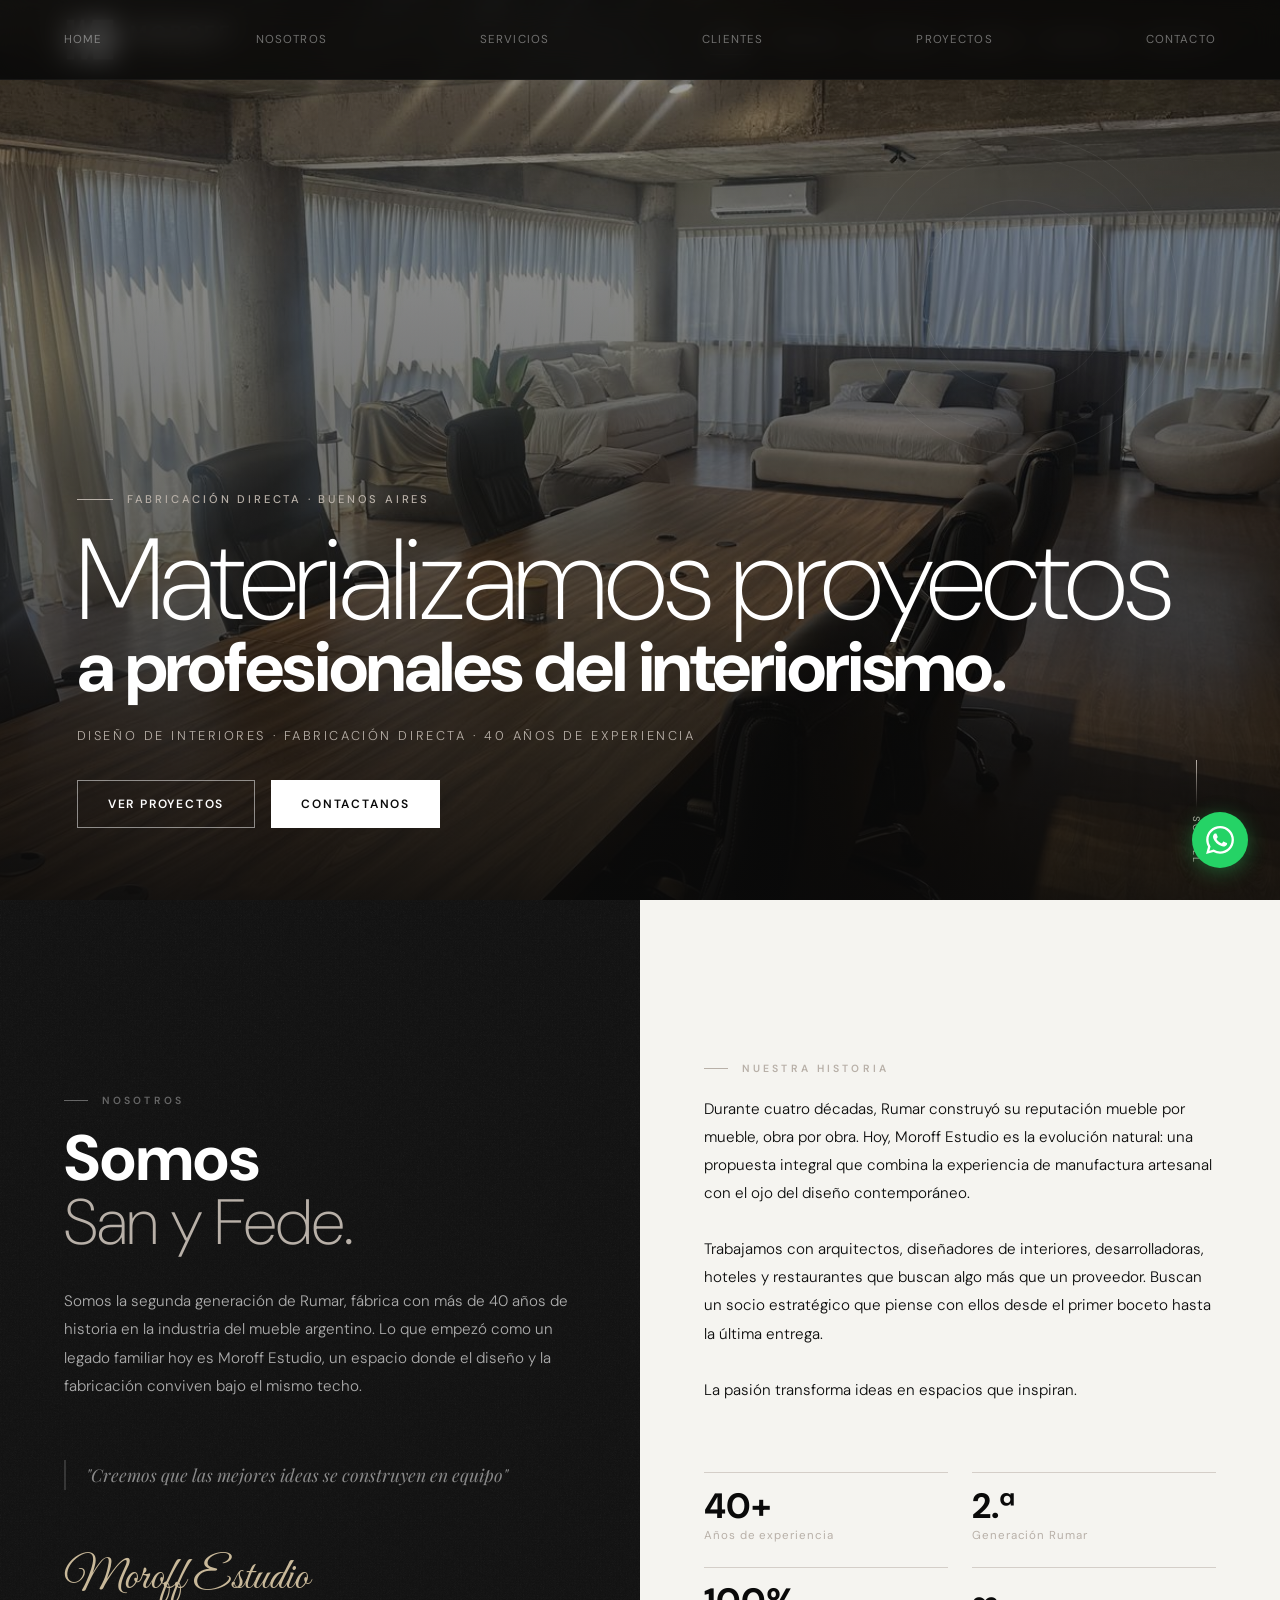
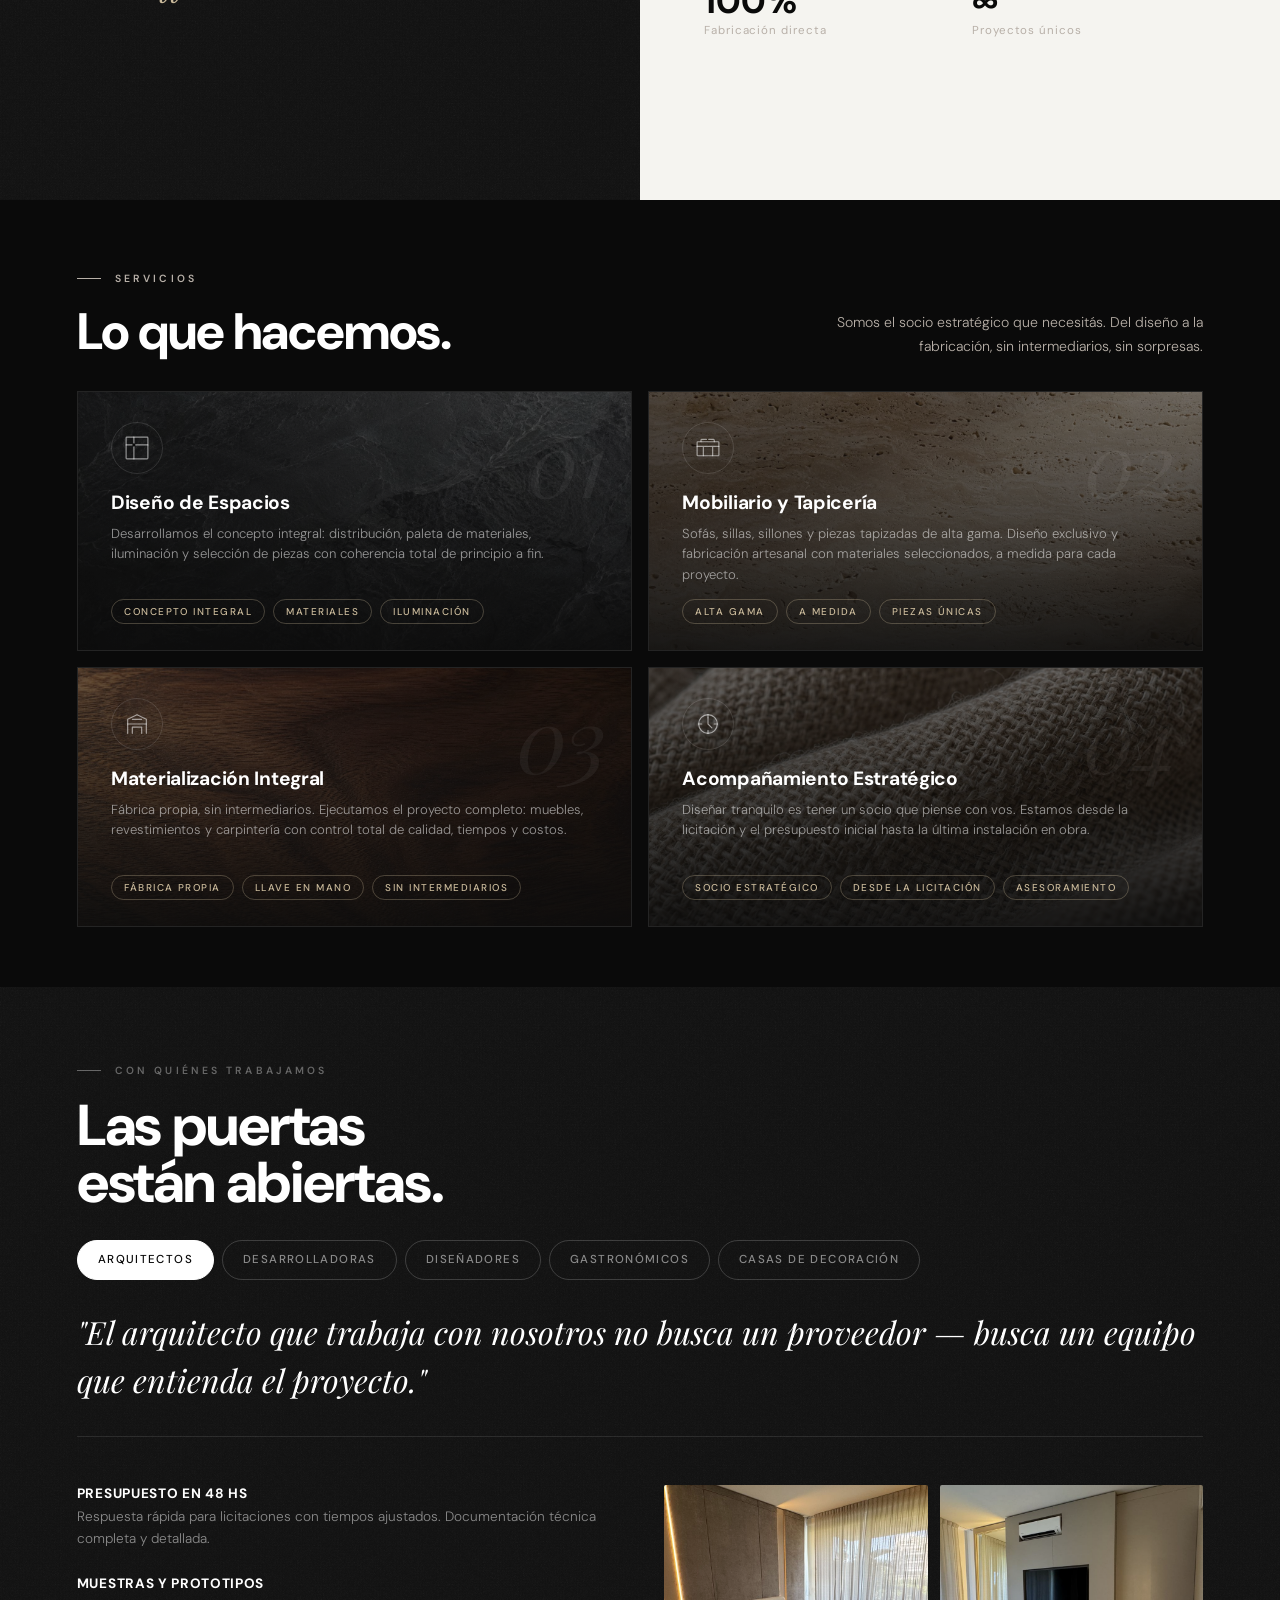
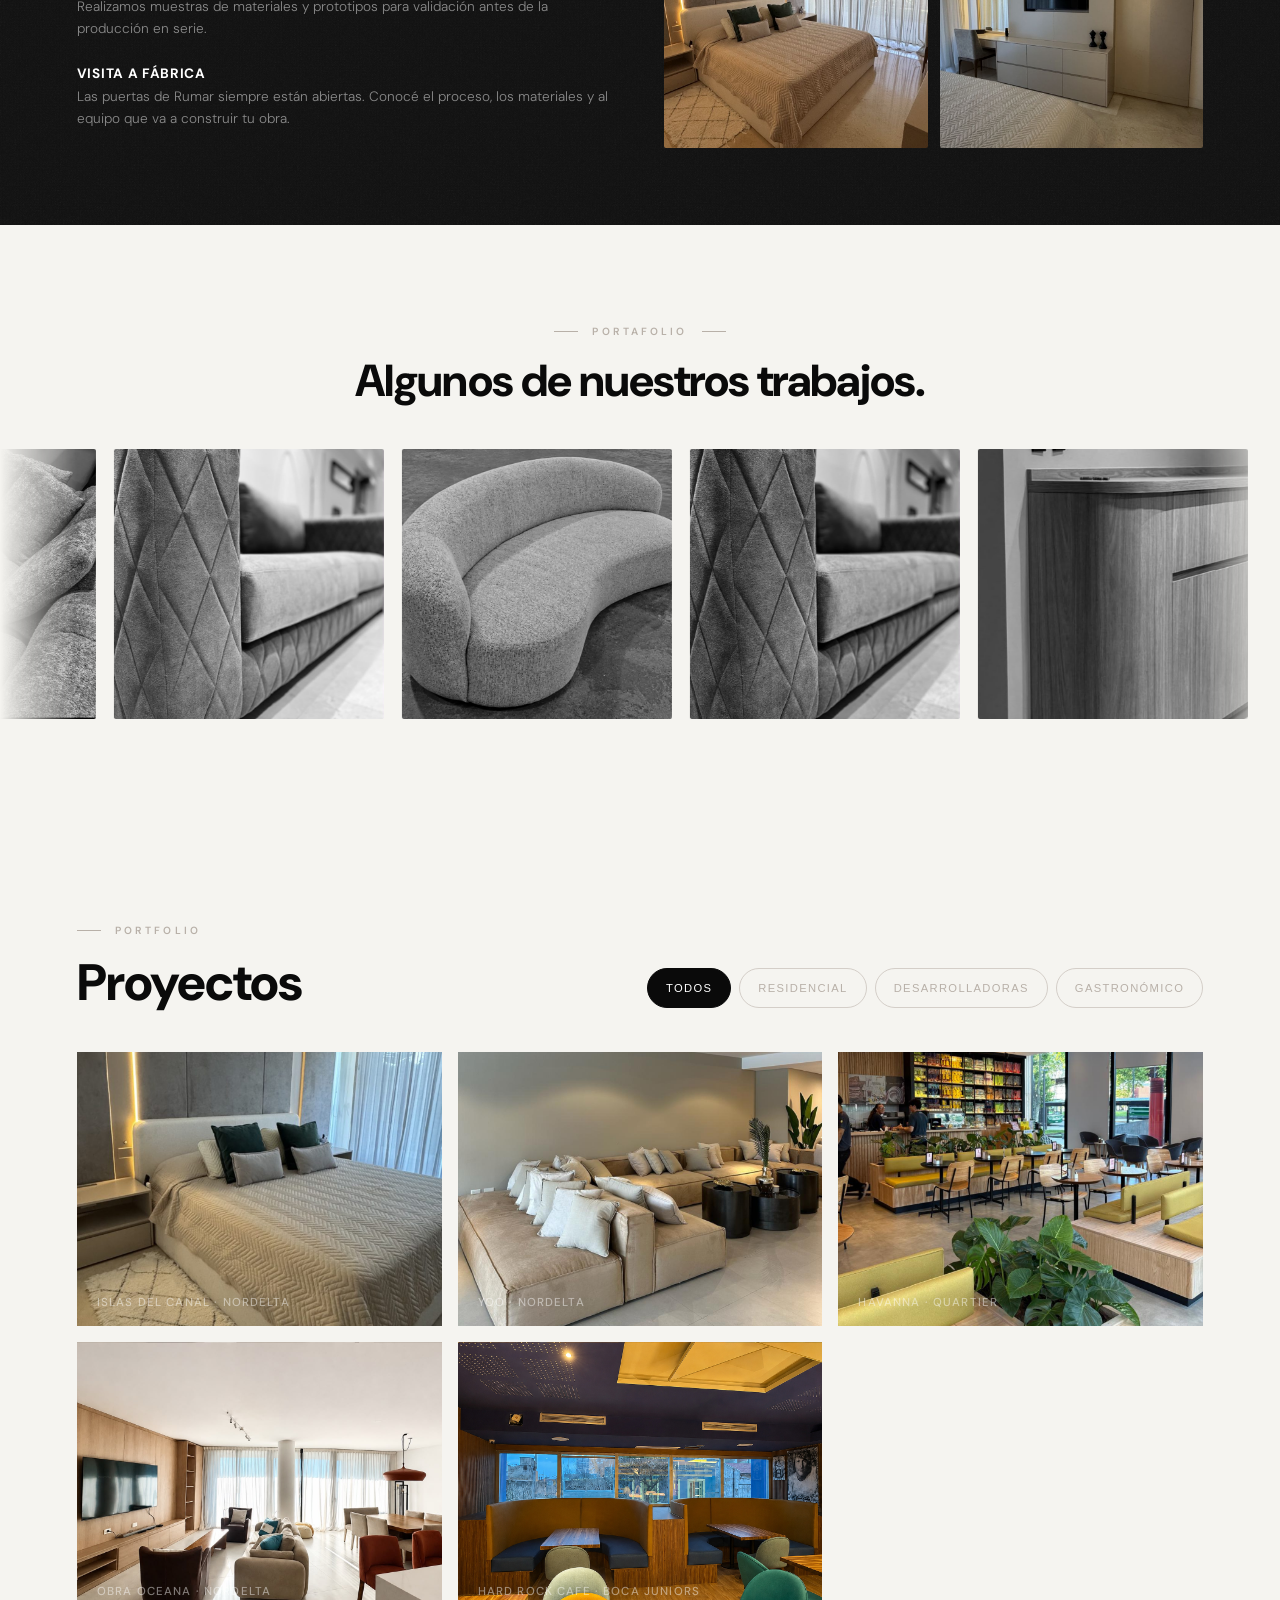
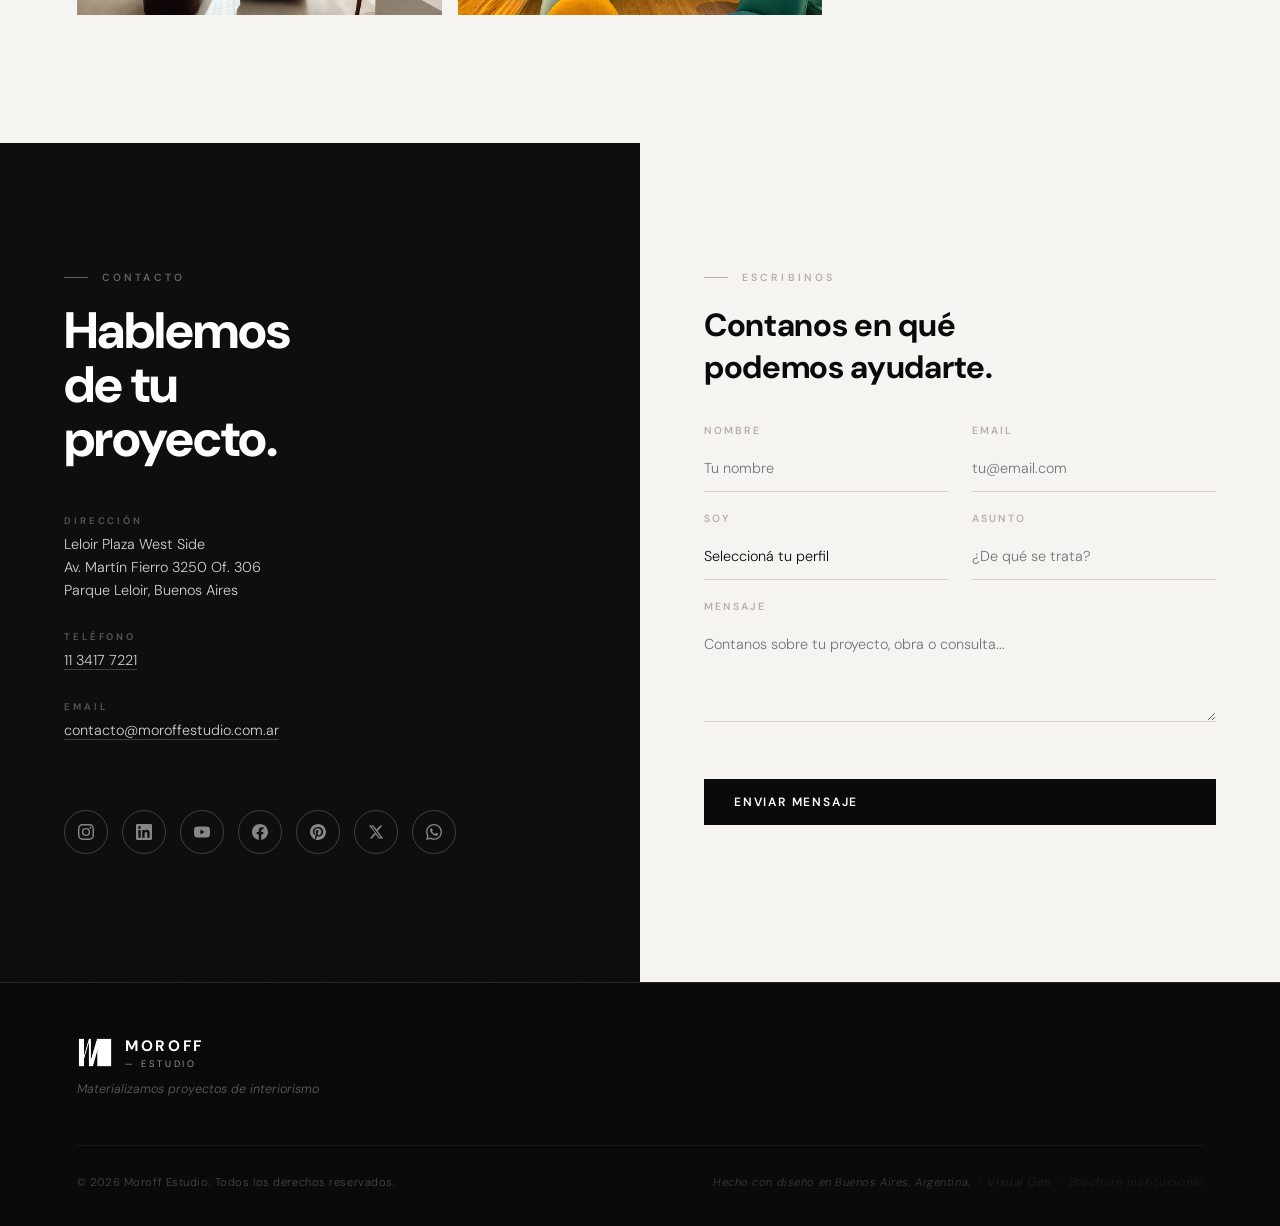
==== commit 8a4ad416: "Carrusel: JS-driven + más rápido + flechas de navegación - Reemplazo CSS keyframes por control JS co" ====
--- a/index.html
+++ b/index.html
@@ -1891,10 +1891,7 @@
 .works-strip-track {
   display: flex;
   width: max-content;
-  animation: works-scroll 140s linear infinite;
-}
-.works-strip-marquee:hover .works-strip-track {
-  animation-play-state: paused;
+  will-change: transform;
 }
 .works-strip-track img {
   width: clamp(190px, 22vw, 270px);
@@ -1910,13 +1907,47 @@
   transform: scale(1.03);
   filter: saturate(1.05);
 }
-@keyframes works-scroll {
-  from { transform: translateX(0); }
-  to   { transform: translateX(-50%); }
+.works-strip-controls {
+  display: flex;
+  justify-content: center;
+  gap: 16px;
+  margin-top: 32px;
+  padding: 0 clamp(20px, 5vw, 48px);
+}
+.works-arrow {
+  width: 42px;
+  height: 42px;
+  border-radius: 50%;
+  border: 1px solid rgba(0,0,0,0.18);
+  background: transparent;
+  color: var(--black);
+  cursor: pointer;
+  display: inline-flex;
+  align-items: center;
+  justify-content: center;
+  transition: background 0.25s ease, border-color 0.25s ease, transform 0.25s ease;
+  padding: 0;
+}
+.works-arrow:hover {
+  background: var(--black);
+  border-color: var(--black);
+  color: var(--white);
+}
+.works-arrow:active { transform: scale(0.94); }
+.works-arrow svg {
+  width: 14px;
+  height: 14px;
+  stroke: currentColor;
+  fill: none;
+  stroke-width: 1.6;
+  stroke-linecap: round;
+  stroke-linejoin: round;
 }
 @media (max-width: 600px) {
-  .works-strip-track { animation-duration: 90s; } .works-strip-track img { margin-right: 12px; }
+  .works-strip-track img { margin-right: 12px; }
   .works-strip-header { margin-bottom: 32px; }
+  .works-strip-controls { margin-top: 24px; gap: 12px; }
+  .works-arrow { width: 38px; height: 38px; }
 }
 
 </style>
@@ -3144,6 +3175,49 @@
   const m = location.hash.match(/^#proyecto-(islas|yoo|havanna|oceana|hardrock)$/);
   if (m) openProjectModal(m[1], { updateHash: false });
 })();
+
+// ─── Works strip carousel ───
+(function initWorksStrip(){
+  const marquee = document.querySelector('.works-strip-marquee');
+  const track   = marquee && marquee.querySelector('.works-strip-track');
+  if (!track) return;
+
+  let offset = 0;
+  let paused = false;
+  const SPEED = 55;              // px/s (más rápido que antes)
+  const ARROW_STEP = 320;        // px que salta cada flecha
+  let last = performance.now();
+  let setW = 0;
+
+  function recalc(){ setW = track.scrollWidth / 2; }
+  window.addEventListener('resize', recalc);
+  window.addEventListener('load', recalc);
+  recalc();
+
+  function loop(now){
+    const dt = (now - last) / 1000;
+    last = now;
+    if (!paused && setW > 0) offset += SPEED * dt;
+    if (setW > 0) {
+      if (offset >= setW) offset -= setW;
+      if (offset < 0) offset += setW;
+    }
+    track.style.transform = `translateX(-${offset}px)`;
+    requestAnimationFrame(loop);
+  }
+  requestAnimationFrame(loop);
+
+  marquee.addEventListener('mouseenter', () => paused = true);
+  marquee.addEventListener('mouseleave', () => paused = false);
+
+  document.querySelectorAll('.works-arrow').forEach(btn => {
+    btn.addEventListener('click', () => {
+      if (setW <= 0) recalc();
+      const delta = btn.dataset.dir === 'next' ? ARROW_STEP : -ARROW_STEP;
+      offset += delta;
+    });
+  });
+})();
 </script>
 </body>
 </html>
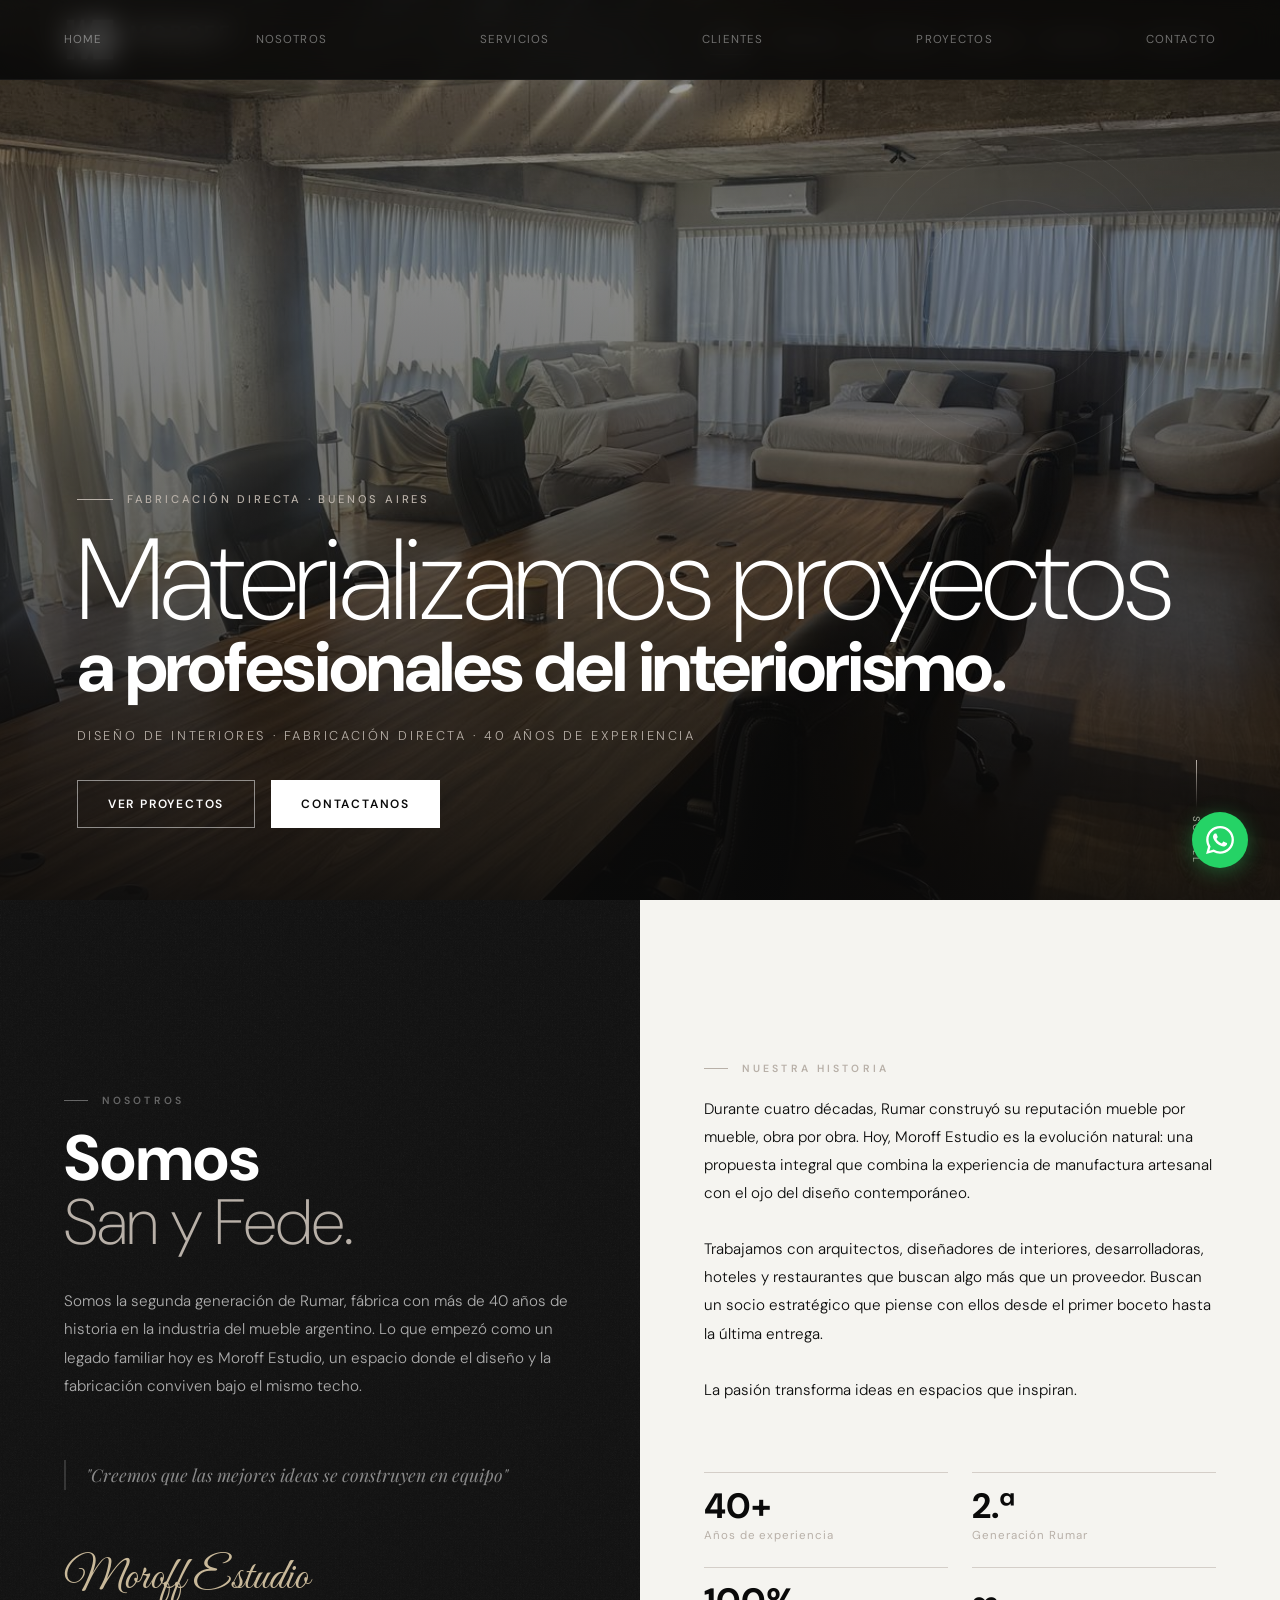
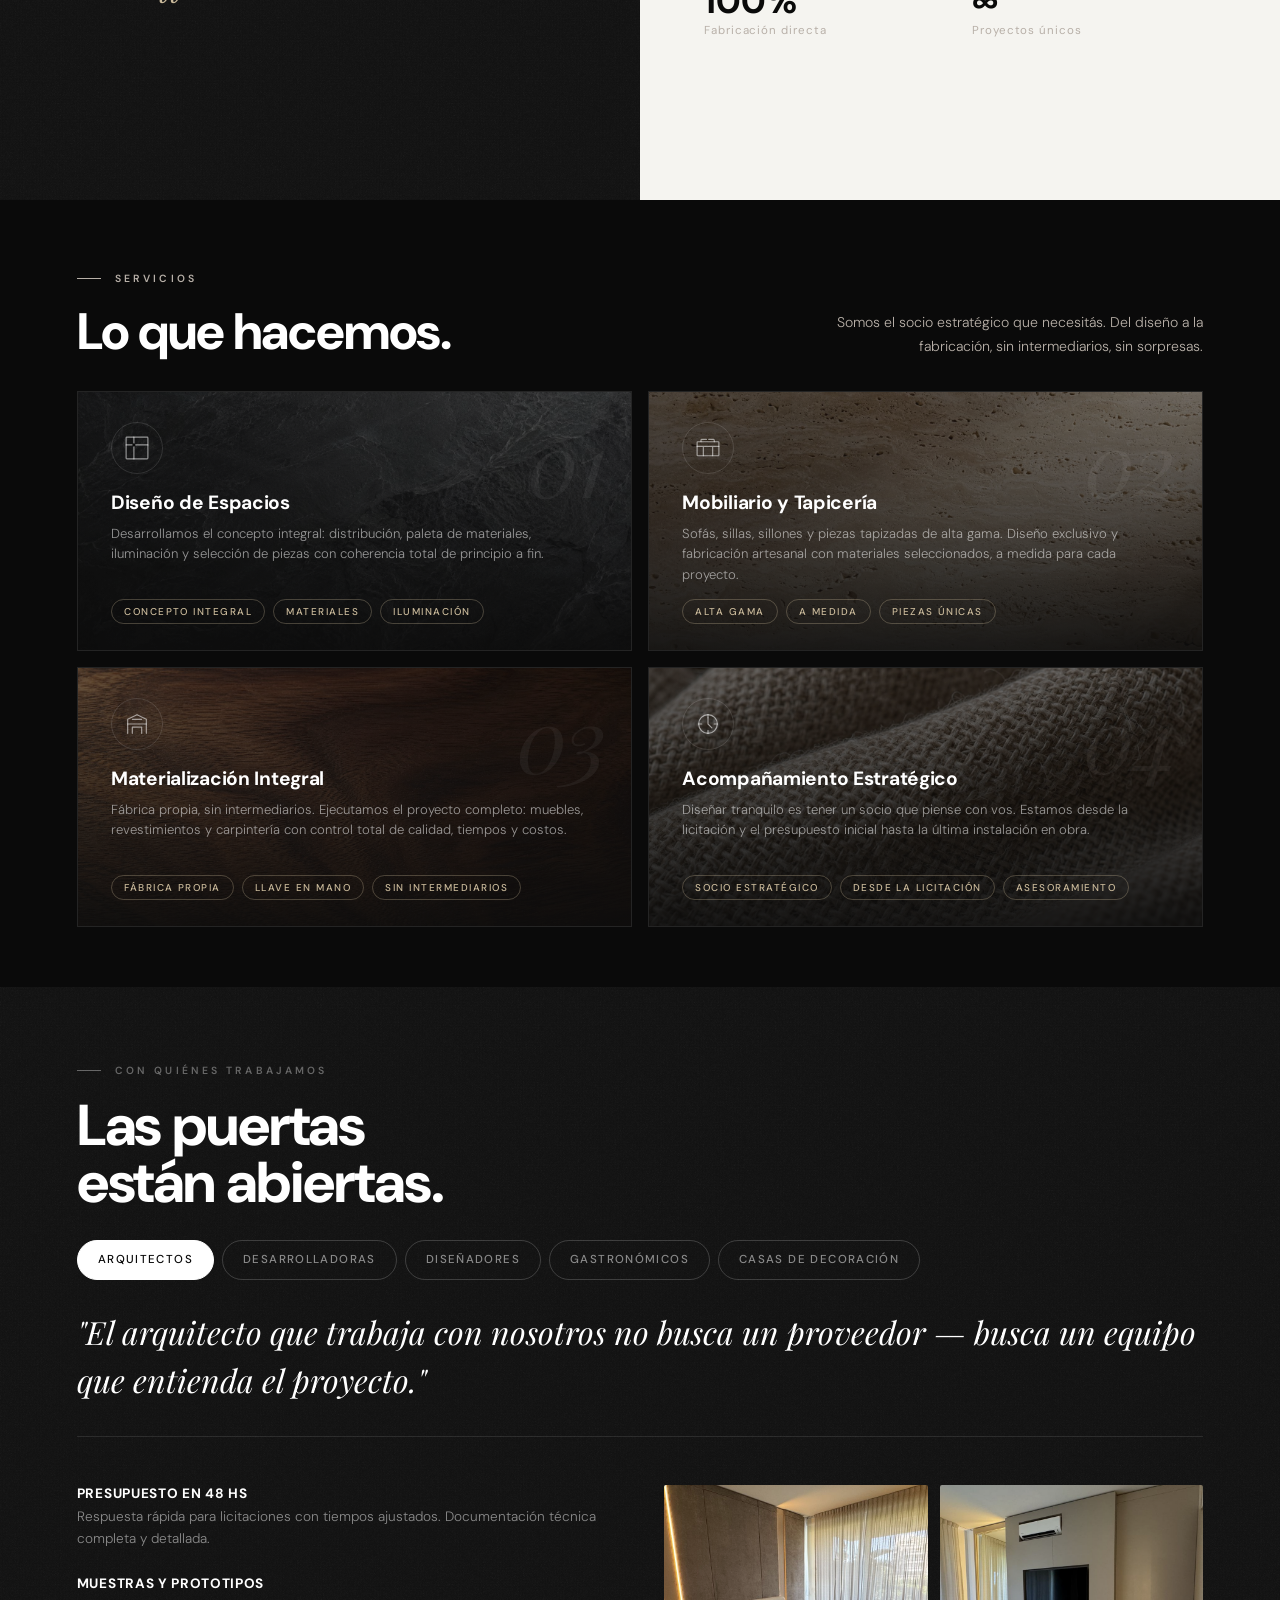
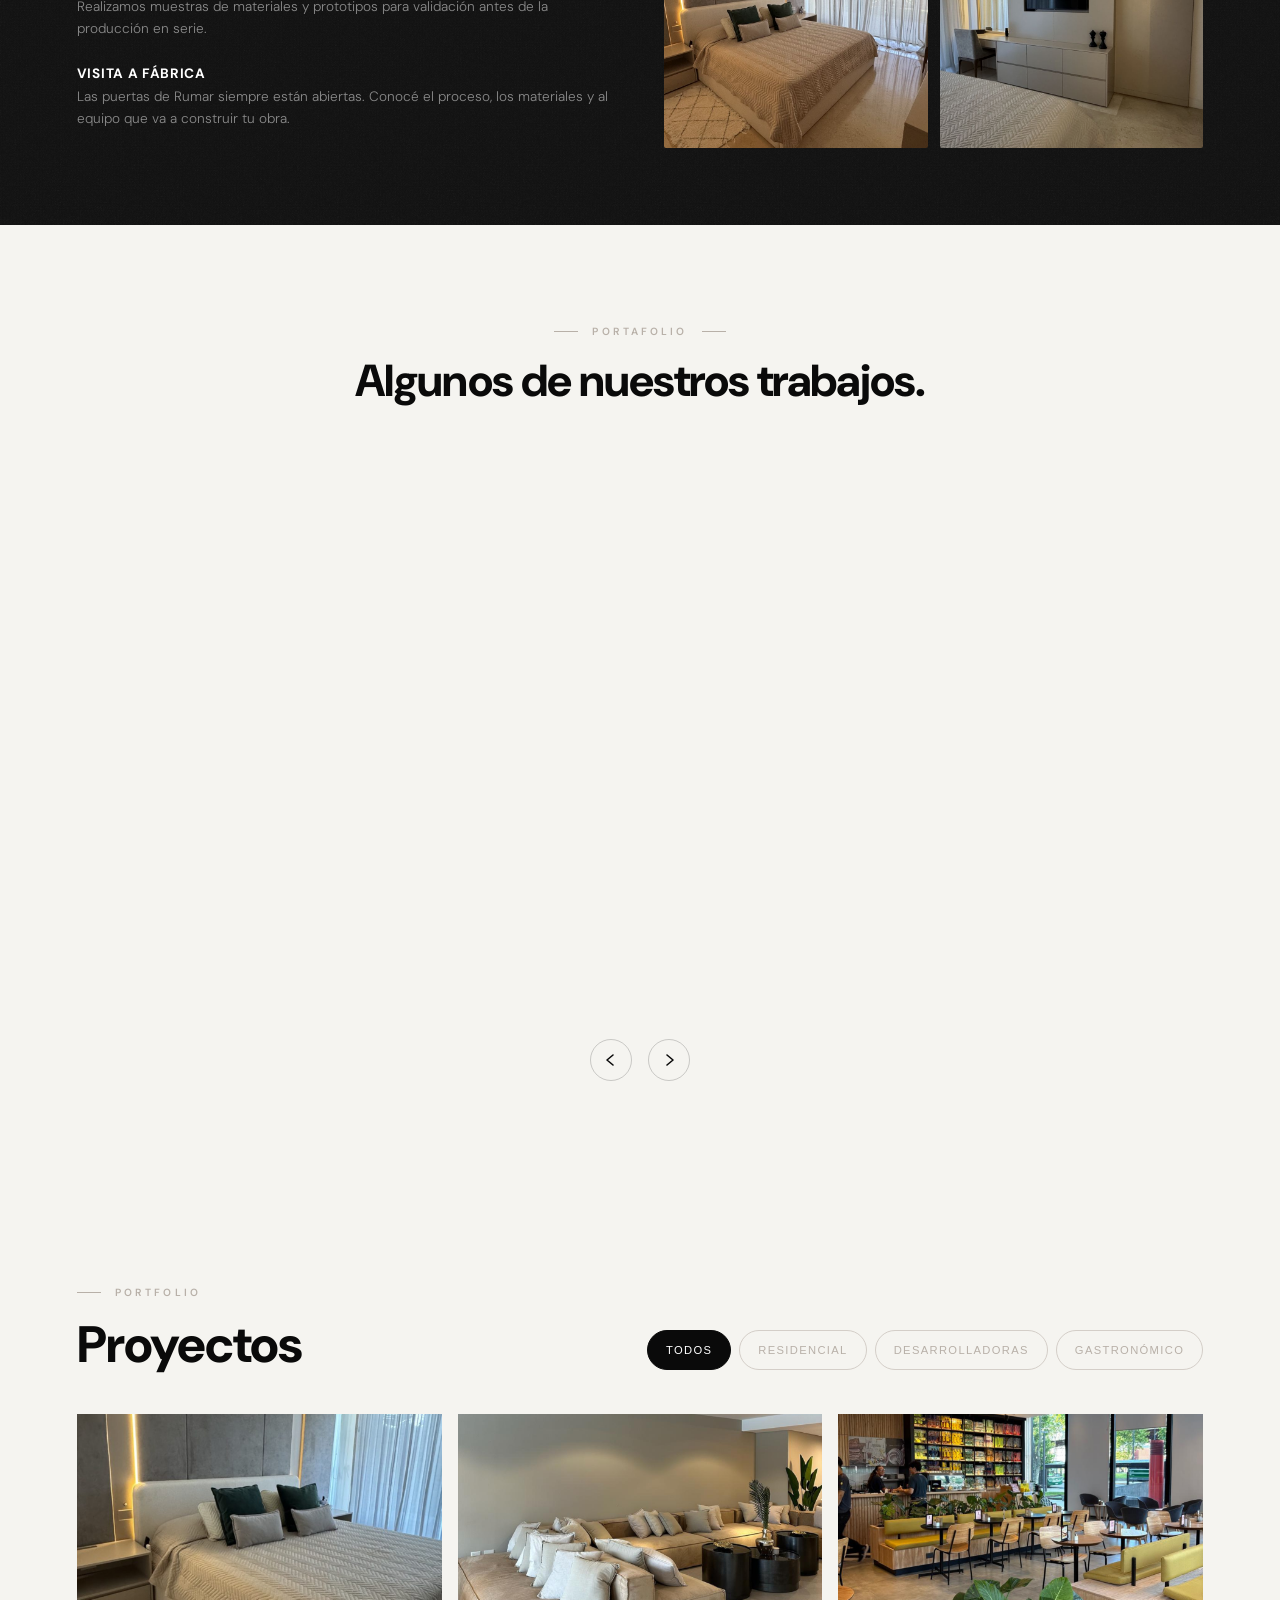
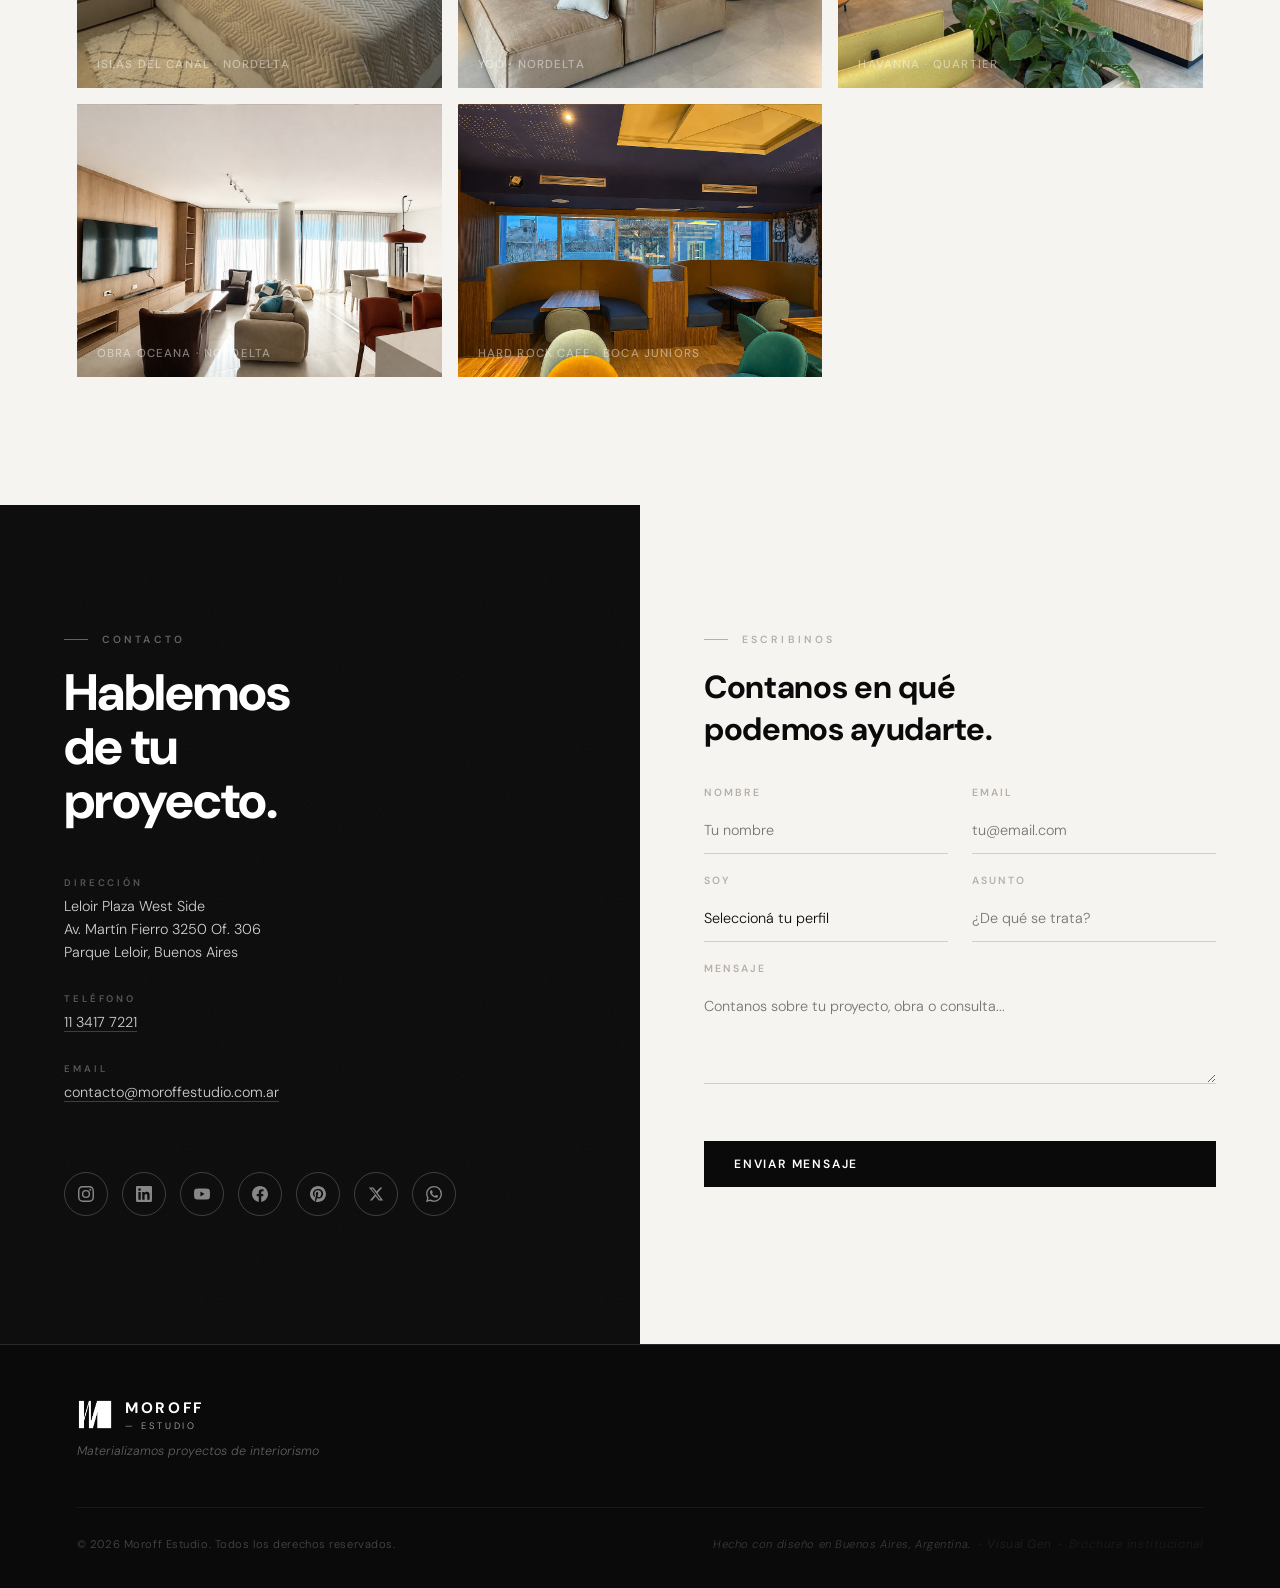
==== commit 2a664dd6: "Carrusel v3: doble tira + lightbox + más rápido - 36 fotos totales (c01-c36) split en 2 marquees de " ====
--- a/index.html
+++ b/index.html
@@ -1950,6 +1950,72 @@
   .works-arrow { width: 38px; height: 38px; }
 }
 
+.works-strip-marquee--bottom { margin-top: 18px; }
+
+/* ─── LIGHTBOX ─── */
+.lightbox {
+  position: fixed;
+  inset: 0;
+  z-index: 2000;
+  background: rgba(10,10,10,0.94);
+  display: none;
+  align-items: center;
+  justify-content: center;
+  padding: 4vh 4vw;
+  opacity: 0;
+  transition: opacity 0.3s ease;
+}
+.lightbox.open { display: flex; opacity: 1; }
+body.lightbox-open { overflow: hidden; }
+.lightbox-img {
+  max-width: 100%;
+  max-height: 100%;
+  object-fit: contain;
+  user-select: none;
+  -webkit-user-drag: none;
+  box-shadow: 0 20px 60px rgba(0,0,0,0.5);
+}
+.lightbox-btn {
+  position: absolute;
+  width: 48px;
+  height: 48px;
+  border-radius: 50%;
+  border: 1px solid rgba(255,255,255,0.25);
+  background: rgba(0,0,0,0.4);
+  color: var(--white);
+  cursor: pointer;
+  display: inline-flex;
+  align-items: center;
+  justify-content: center;
+  transition: background 0.2s ease, border-color 0.2s ease, transform 0.2s ease;
+  padding: 0;
+  -webkit-backdrop-filter: blur(6px);
+          backdrop-filter: blur(6px);
+}
+.lightbox-btn:hover { background: rgba(0,0,0,0.7); border-color: rgba(255,255,255,0.6); }
+.lightbox-btn:active { transform: scale(0.94); }
+.lightbox-btn svg { width: 16px; height: 16px; stroke: currentColor; fill: none; stroke-width: 1.8; stroke-linecap: round; stroke-linejoin: round; }
+.lightbox-prev { left: clamp(12px, 3vw, 32px); top: 50%; transform: translateY(-50%); }
+.lightbox-next { right: clamp(12px, 3vw, 32px); top: 50%; transform: translateY(-50%); }
+.lightbox-prev:active { transform: translateY(-50%) scale(0.94); }
+.lightbox-next:active { transform: translateY(-50%) scale(0.94); }
+.lightbox-close { top: clamp(12px, 3vw, 24px); right: clamp(12px, 3vw, 24px); }
+.lightbox-count {
+  position: absolute;
+  bottom: clamp(12px, 3vw, 24px);
+  left: 50%;
+  transform: translateX(-50%);
+  font-size: 0.65rem;
+  font-weight: 500;
+  letter-spacing: 0.2em;
+  color: rgba(255,255,255,0.55);
+}
+.works-strip-track img { cursor: zoom-in; }
+@media (max-width: 600px) {
+  .lightbox-btn { width: 40px; height: 40px; }
+  .works-strip-marquee--bottom { margin-top: 12px; }
+}
+
 </style>
 </head>
 <body>
@@ -2281,61 +2347,93 @@
     <div class="section-label reveal">Portafolio</div>
     <h2 class="works-strip-title reveal">Algunos de nuestros trabajos.</h2>
   </div>
-  <div class="works-strip-marquee">
+  <div class="works-strip-marquee" data-dir="left">
     <div class="works-strip-track">
-      <img src="fotos%20carruselp/c01.jpg" alt="" loading="lazy">
-      <img src="fotos%20carruselp/c02.jpg" alt="" loading="lazy">
-      <img src="fotos%20carruselp/c03.jpg" alt="" loading="lazy">
-      <img src="fotos%20carruselp/c04.jpg" alt="" loading="lazy">
-      <img src="fotos%20carruselp/c05.jpg" alt="" loading="lazy">
-      <img src="fotos%20carruselp/c06.jpg" alt="" loading="lazy">
-      <img src="fotos%20carruselp/c07.jpg" alt="" loading="lazy">
-      <img src="fotos%20carruselp/c08.jpg" alt="" loading="lazy">
-      <img src="fotos%20carruselp/c09.jpg" alt="" loading="lazy">
-      <img src="fotos%20carruselp/c10.jpg" alt="" loading="lazy">
-      <img src="fotos%20carruselp/c11.jpg" alt="" loading="lazy">
-      <img src="fotos%20carruselp/c12.jpg" alt="" loading="lazy">
-      <img src="fotos%20carruselp/c13.jpg" alt="" loading="lazy">
-      <img src="fotos%20carruselp/c14.jpg" alt="" loading="lazy">
-      <img src="fotos%20carruselp/c15.jpg" alt="" loading="lazy">
-      <img src="fotos%20carruselp/c16.jpg" alt="" loading="lazy">
-      <img src="fotos%20carruselp/c17.jpg" alt="" loading="lazy">
-      <img src="fotos%20carruselp/c18.jpg" alt="" loading="lazy">
-      <img src="fotos%20carruselp/c19.jpg" alt="" loading="lazy">
-      <img src="fotos%20carruselp/c20.jpg" alt="" loading="lazy">
-      <img src="fotos%20carruselp/c21.jpg" alt="" loading="lazy">
-      <img src="fotos%20carruselp/c22.jpg" alt="" loading="lazy">
-      <img src="fotos%20carruselp/c23.jpg" alt="" loading="lazy">
-      <img src="fotos%20carruselp/c24.jpg" alt="" loading="lazy">
-      <img src="fotos%20carruselp/c25.jpg" alt="" loading="lazy">
-      <img src="fotos%20carruselp/c26.jpg" alt="" loading="lazy">
-      <img src="fotos%20carruselp/c01.jpg" alt="" aria-hidden="true" loading="lazy">
-      <img src="fotos%20carruselp/c02.jpg" alt="" aria-hidden="true" loading="lazy">
-      <img src="fotos%20carruselp/c03.jpg" alt="" aria-hidden="true" loading="lazy">
-      <img src="fotos%20carruselp/c04.jpg" alt="" aria-hidden="true" loading="lazy">
-      <img src="fotos%20carruselp/c05.jpg" alt="" aria-hidden="true" loading="lazy">
-      <img src="fotos%20carruselp/c06.jpg" alt="" aria-hidden="true" loading="lazy">
-      <img src="fotos%20carruselp/c07.jpg" alt="" aria-hidden="true" loading="lazy">
-      <img src="fotos%20carruselp/c08.jpg" alt="" aria-hidden="true" loading="lazy">
-      <img src="fotos%20carruselp/c09.jpg" alt="" aria-hidden="true" loading="lazy">
-      <img src="fotos%20carruselp/c10.jpg" alt="" aria-hidden="true" loading="lazy">
-      <img src="fotos%20carruselp/c11.jpg" alt="" aria-hidden="true" loading="lazy">
-      <img src="fotos%20carruselp/c12.jpg" alt="" aria-hidden="true" loading="lazy">
-      <img src="fotos%20carruselp/c13.jpg" alt="" aria-hidden="true" loading="lazy">
-      <img src="fotos%20carruselp/c14.jpg" alt="" aria-hidden="true" loading="lazy">
-      <img src="fotos%20carruselp/c15.jpg" alt="" aria-hidden="true" loading="lazy">
-      <img src="fotos%20carruselp/c16.jpg" alt="" aria-hidden="true" loading="lazy">
-      <img src="fotos%20carruselp/c17.jpg" alt="" aria-hidden="true" loading="lazy">
-      <img src="fotos%20carruselp/c18.jpg" alt="" aria-hidden="true" loading="lazy">
-      <img src="fotos%20carruselp/c19.jpg" alt="" aria-hidden="true" loading="lazy">
-      <img src="fotos%20carruselp/c20.jpg" alt="" aria-hidden="true" loading="lazy">
-      <img src="fotos%20carruselp/c21.jpg" alt="" aria-hidden="true" loading="lazy">
-      <img src="fotos%20carruselp/c22.jpg" alt="" aria-hidden="true" loading="lazy">
-      <img src="fotos%20carruselp/c23.jpg" alt="" aria-hidden="true" loading="lazy">
-      <img src="fotos%20carruselp/c24.jpg" alt="" aria-hidden="true" loading="lazy">
-      <img src="fotos%20carruselp/c25.jpg" alt="" aria-hidden="true" loading="lazy">
-      <img src="fotos%20carruselp/c26.jpg" alt="" aria-hidden="true" loading="lazy">
+      <img src="fotos%20carruselp/c01.jpg" alt="" loading="lazy" data-idx="1">
+      <img src="fotos%20carruselp/c02.jpg" alt="" loading="lazy" data-idx="2">
+      <img src="fotos%20carruselp/c03.jpg" alt="" loading="lazy" data-idx="3">
+      <img src="fotos%20carruselp/c04.jpg" alt="" loading="lazy" data-idx="4">
+      <img src="fotos%20carruselp/c05.jpg" alt="" loading="lazy" data-idx="5">
+      <img src="fotos%20carruselp/c06.jpg" alt="" loading="lazy" data-idx="6">
+      <img src="fotos%20carruselp/c07.jpg" alt="" loading="lazy" data-idx="7">
+      <img src="fotos%20carruselp/c08.jpg" alt="" loading="lazy" data-idx="8">
+      <img src="fotos%20carruselp/c09.jpg" alt="" loading="lazy" data-idx="9">
+      <img src="fotos%20carruselp/c10.jpg" alt="" loading="lazy" data-idx="10">
+      <img src="fotos%20carruselp/c11.jpg" alt="" loading="lazy" data-idx="11">
+      <img src="fotos%20carruselp/c12.jpg" alt="" loading="lazy" data-idx="12">
+      <img src="fotos%20carruselp/c13.jpg" alt="" loading="lazy" data-idx="13">
+      <img src="fotos%20carruselp/c14.jpg" alt="" loading="lazy" data-idx="14">
+      <img src="fotos%20carruselp/c15.jpg" alt="" loading="lazy" data-idx="15">
+      <img src="fotos%20carruselp/c16.jpg" alt="" loading="lazy" data-idx="16">
+      <img src="fotos%20carruselp/c17.jpg" alt="" loading="lazy" data-idx="17">
+      <img src="fotos%20carruselp/c18.jpg" alt="" loading="lazy" data-idx="18">
+      <img src="fotos%20carruselp/c01.jpg" alt="" aria-hidden="true" loading="lazy" data-idx="1">
+      <img src="fotos%20carruselp/c02.jpg" alt="" aria-hidden="true" loading="lazy" data-idx="2">
+      <img src="fotos%20carruselp/c03.jpg" alt="" aria-hidden="true" loading="lazy" data-idx="3">
+      <img src="fotos%20carruselp/c04.jpg" alt="" aria-hidden="true" loading="lazy" data-idx="4">
+      <img src="fotos%20carruselp/c05.jpg" alt="" aria-hidden="true" loading="lazy" data-idx="5">
+      <img src="fotos%20carruselp/c06.jpg" alt="" aria-hidden="true" loading="lazy" data-idx="6">
+      <img src="fotos%20carruselp/c07.jpg" alt="" aria-hidden="true" loading="lazy" data-idx="7">
+      <img src="fotos%20carruselp/c08.jpg" alt="" aria-hidden="true" loading="lazy" data-idx="8">
+      <img src="fotos%20carruselp/c09.jpg" alt="" aria-hidden="true" loading="lazy" data-idx="9">
+      <img src="fotos%20carruselp/c10.jpg" alt="" aria-hidden="true" loading="lazy" data-idx="10">
+      <img src="fotos%20carruselp/c11.jpg" alt="" aria-hidden="true" loading="lazy" data-idx="11">
+      <img src="fotos%20carruselp/c12.jpg" alt="" aria-hidden="true" loading="lazy" data-idx="12">
+      <img src="fotos%20carruselp/c13.jpg" alt="" aria-hidden="true" loading="lazy" data-idx="13">
+      <img src="fotos%20carruselp/c14.jpg" alt="" aria-hidden="true" loading="lazy" data-idx="14">
+      <img src="fotos%20carruselp/c15.jpg" alt="" aria-hidden="true" loading="lazy" data-idx="15">
+      <img src="fotos%20carruselp/c16.jpg" alt="" aria-hidden="true" loading="lazy" data-idx="16">
+      <img src="fotos%20carruselp/c17.jpg" alt="" aria-hidden="true" loading="lazy" data-idx="17">
+      <img src="fotos%20carruselp/c18.jpg" alt="" aria-hidden="true" loading="lazy" data-idx="18">
     </div>
+  </div>
+  <div class="works-strip-marquee works-strip-marquee--bottom" data-dir="right">
+    <div class="works-strip-track">
+      <img src="fotos%20carruselp/c19.jpg" alt="" loading="lazy" data-idx="19">
+      <img src="fotos%20carruselp/c20.jpg" alt="" loading="lazy" data-idx="20">
+      <img src="fotos%20carruselp/c21.jpg" alt="" loading="lazy" data-idx="21">
+      <img src="fotos%20carruselp/c22.jpg" alt="" loading="lazy" data-idx="22">
+      <img src="fotos%20carruselp/c23.jpg" alt="" loading="lazy" data-idx="23">
+      <img src="fotos%20carruselp/c24.jpg" alt="" loading="lazy" data-idx="24">
+      <img src="fotos%20carruselp/c25.jpg" alt="" loading="lazy" data-idx="25">
+      <img src="fotos%20carruselp/c26.jpg" alt="" loading="lazy" data-idx="26">
+      <img src="fotos%20carruselp/c27.jpg" alt="" loading="lazy" data-idx="27">
+      <img src="fotos%20carruselp/c28.jpg" alt="" loading="lazy" data-idx="28">
+      <img src="fotos%20carruselp/c29.jpg" alt="" loading="lazy" data-idx="29">
+      <img src="fotos%20carruselp/c30.jpg" alt="" loading="lazy" data-idx="30">
+      <img src="fotos%20carruselp/c31.jpg" alt="" loading="lazy" data-idx="31">
+      <img src="fotos%20carruselp/c32.jpg" alt="" loading="lazy" data-idx="32">
+      <img src="fotos%20carruselp/c33.jpg" alt="" loading="lazy" data-idx="33">
+      <img src="fotos%20carruselp/c34.jpg" alt="" loading="lazy" data-idx="34">
+      <img src="fotos%20carruselp/c35.jpg" alt="" loading="lazy" data-idx="35">
+      <img src="fotos%20carruselp/c36.jpg" alt="" loading="lazy" data-idx="36">
+      <img src="fotos%20carruselp/c19.jpg" alt="" aria-hidden="true" loading="lazy" data-idx="19">
+      <img src="fotos%20carruselp/c20.jpg" alt="" aria-hidden="true" loading="lazy" data-idx="20">
+      <img src="fotos%20carruselp/c21.jpg" alt="" aria-hidden="true" loading="lazy" data-idx="21">
+      <img src="fotos%20carruselp/c22.jpg" alt="" aria-hidden="true" loading="lazy" data-idx="22">
+      <img src="fotos%20carruselp/c23.jpg" alt="" aria-hidden="true" loading="lazy" data-idx="23">
+      <img src="fotos%20carruselp/c24.jpg" alt="" aria-hidden="true" loading="lazy" data-idx="24">
+      <img src="fotos%20carruselp/c25.jpg" alt="" aria-hidden="true" loading="lazy" data-idx="25">
+      <img src="fotos%20carruselp/c26.jpg" alt="" aria-hidden="true" loading="lazy" data-idx="26">
+      <img src="fotos%20carruselp/c27.jpg" alt="" aria-hidden="true" loading="lazy" data-idx="27">
+      <img src="fotos%20carruselp/c28.jpg" alt="" aria-hidden="true" loading="lazy" data-idx="28">
+      <img src="fotos%20carruselp/c29.jpg" alt="" aria-hidden="true" loading="lazy" data-idx="29">
+      <img src="fotos%20carruselp/c30.jpg" alt="" aria-hidden="true" loading="lazy" data-idx="30">
+      <img src="fotos%20carruselp/c31.jpg" alt="" aria-hidden="true" loading="lazy" data-idx="31">
+      <img src="fotos%20carruselp/c32.jpg" alt="" aria-hidden="true" loading="lazy" data-idx="32">
+      <img src="fotos%20carruselp/c33.jpg" alt="" aria-hidden="true" loading="lazy" data-idx="33">
+      <img src="fotos%20carruselp/c34.jpg" alt="" aria-hidden="true" loading="lazy" data-idx="34">
+      <img src="fotos%20carruselp/c35.jpg" alt="" aria-hidden="true" loading="lazy" data-idx="35">
+      <img src="fotos%20carruselp/c36.jpg" alt="" aria-hidden="true" loading="lazy" data-idx="36">
+    </div>
+  </div>
+  <div class="works-strip-controls">
+    <button type="button" class="works-arrow" data-dir="prev" aria-label="Anterior">
+      <svg viewBox="0 0 14 14"><polyline points="9 2 3 7 9 12"/></svg>
+    </button>
+    <button type="button" class="works-arrow" data-dir="next" aria-label="Siguiente">
+      <svg viewBox="0 0 14 14"><polyline points="5 2 11 7 5 12"/></svg>
+    </button>
   </div>
 </section>
 
@@ -3176,48 +3274,114 @@
   if (m) openProjectModal(m[1], { updateHash: false });
 })();
 
-// ─── Works strip carousel ───
-(function initWorksStrip(){
-  const marquee = document.querySelector('.works-strip-marquee');
-  const track   = marquee && marquee.querySelector('.works-strip-track');
-  if (!track) return;
-
-  let offset = 0;
-  let paused = false;
-  const SPEED = 55;              // px/s (más rápido que antes)
-  const ARROW_STEP = 320;        // px que salta cada flecha
-  let last = performance.now();
-  let setW = 0;
-
-  function recalc(){ setW = track.scrollWidth / 2; }
+// ─── Works strip: 2 carruseles + lightbox ───
+(function initWorks(){
+  const marquees = document.querySelectorAll('.works-strip-marquee');
+  if (!marquees.length) return;
+
+  const SPEED = 75;
+  const ARROW_STEP = 340;
+  const states = [];
+
+  marquees.forEach(marquee => {
+    const track = marquee.querySelector('.works-strip-track');
+    const dir = marquee.dataset.dir === 'right' ? -1 : 1;
+    const st = { marquee, track, dir, offset: 0, paused: false, setW: 0 };
+    states.push(st);
+    marquee.addEventListener('mouseenter', () => st.paused = true);
+    marquee.addEventListener('mouseleave', () => st.paused = false);
+  });
+
+  function recalc(){ states.forEach(s => s.setW = s.track.scrollWidth / 2); }
   window.addEventListener('resize', recalc);
   window.addEventListener('load', recalc);
   recalc();
 
+  let last = performance.now();
   function loop(now){
-    const dt = (now - last) / 1000;
-    last = now;
-    if (!paused && setW > 0) offset += SPEED * dt;
-    if (setW > 0) {
-      if (offset >= setW) offset -= setW;
-      if (offset < 0) offset += setW;
-    }
-    track.style.transform = `translateX(-${offset}px)`;
+    const dt = (now - last) / 1000; last = now;
+    states.forEach(s => {
+      if (s.setW > 0) {
+        if (!s.paused) s.offset += SPEED * dt * s.dir;
+        if (s.offset >= s.setW) s.offset -= s.setW;
+        if (s.offset < 0) s.offset += s.setW;
+        s.track.style.transform = 'translateX(-' + s.offset + 'px)';
+      }
+    });
     requestAnimationFrame(loop);
   }
   requestAnimationFrame(loop);
 
-  marquee.addEventListener('mouseenter', () => paused = true);
-  marquee.addEventListener('mouseleave', () => paused = false);
-
   document.querySelectorAll('.works-arrow').forEach(btn => {
     btn.addEventListener('click', () => {
-      if (setW <= 0) recalc();
       const delta = btn.dataset.dir === 'next' ? ARROW_STEP : -ARROW_STEP;
-      offset += delta;
+      states.forEach(s => { s.offset += delta * s.dir; });
     });
+  });
+
+  // Lightbox
+  const lightbox = document.getElementById('worksLightbox');
+  if (!lightbox) return;
+  const lbImg    = document.getElementById('lightboxImg');
+  const lbClose  = document.getElementById('lightboxClose');
+  const lbPrev   = document.getElementById('lightboxPrev');
+  const lbNext   = document.getElementById('lightboxNext');
+  const lbCount  = document.getElementById('lightboxCount');
+  const TOTAL = 36;
+  let currentIdx = 1;
+
+  function urlFor(i){ return 'fotos%20carruselp/c' + String(i).padStart(2,'0') + '.jpg'; }
+  function show(i){
+    if (i < 1) i = TOTAL; if (i > TOTAL) i = 1;
+    currentIdx = i;
+    lbImg.src = urlFor(i);
+    lbCount.textContent = i + ' / ' + TOTAL;
+  }
+  function openLB(i){
+    show(i);
+    lightbox.classList.add('open');
+    lightbox.setAttribute('aria-hidden', 'false');
+    document.body.classList.add('lightbox-open');
+  }
+  function closeLB(){
+    lightbox.classList.remove('open');
+    lightbox.setAttribute('aria-hidden', 'true');
+    document.body.classList.remove('lightbox-open');
+  }
+
+  document.querySelectorAll('.works-strip-track img').forEach(img => {
+    img.addEventListener('click', () => {
+      const idx = parseInt(img.dataset.idx || '1', 10);
+      openLB(idx);
+    });
+  });
+  lbPrev.addEventListener('click', () => show(currentIdx - 1));
+  lbNext.addEventListener('click', () => show(currentIdx + 1));
+  lbClose.addEventListener('click', closeLB);
+  lightbox.addEventListener('click', (e) => { if (e.target === lightbox) closeLB(); });
+  document.addEventListener('keydown', (e) => {
+    if (!lightbox.classList.contains('open')) return;
+    if (e.key === 'Escape') closeLB();
+    if (e.key === 'ArrowLeft') show(currentIdx - 1);
+    if (e.key === 'ArrowRight') show(currentIdx + 1);
   });
 })();
 </script>
+
+<!-- ─── LIGHTBOX (works-strip) ─── -->
+<div class="lightbox" id="worksLightbox" aria-hidden="true">
+  <img class="lightbox-img" id="lightboxImg" alt="">
+  <button type="button" class="lightbox-btn lightbox-close" id="lightboxClose" aria-label="Cerrar">
+    <svg viewBox="0 0 24 24"><path d="M6 6l12 12M6 18L18 6"/></svg>
+  </button>
+  <button type="button" class="lightbox-btn lightbox-prev" id="lightboxPrev" aria-label="Anterior">
+    <svg viewBox="0 0 14 14"><polyline points="9 2 3 7 9 12"/></svg>
+  </button>
+  <button type="button" class="lightbox-btn lightbox-next" id="lightboxNext" aria-label="Siguiente">
+    <svg viewBox="0 0 14 14"><polyline points="5 2 11 7 5 12"/></svg>
+  </button>
+  <span class="lightbox-count" id="lightboxCount"></span>
+</div>
+
 </body>
 </html>
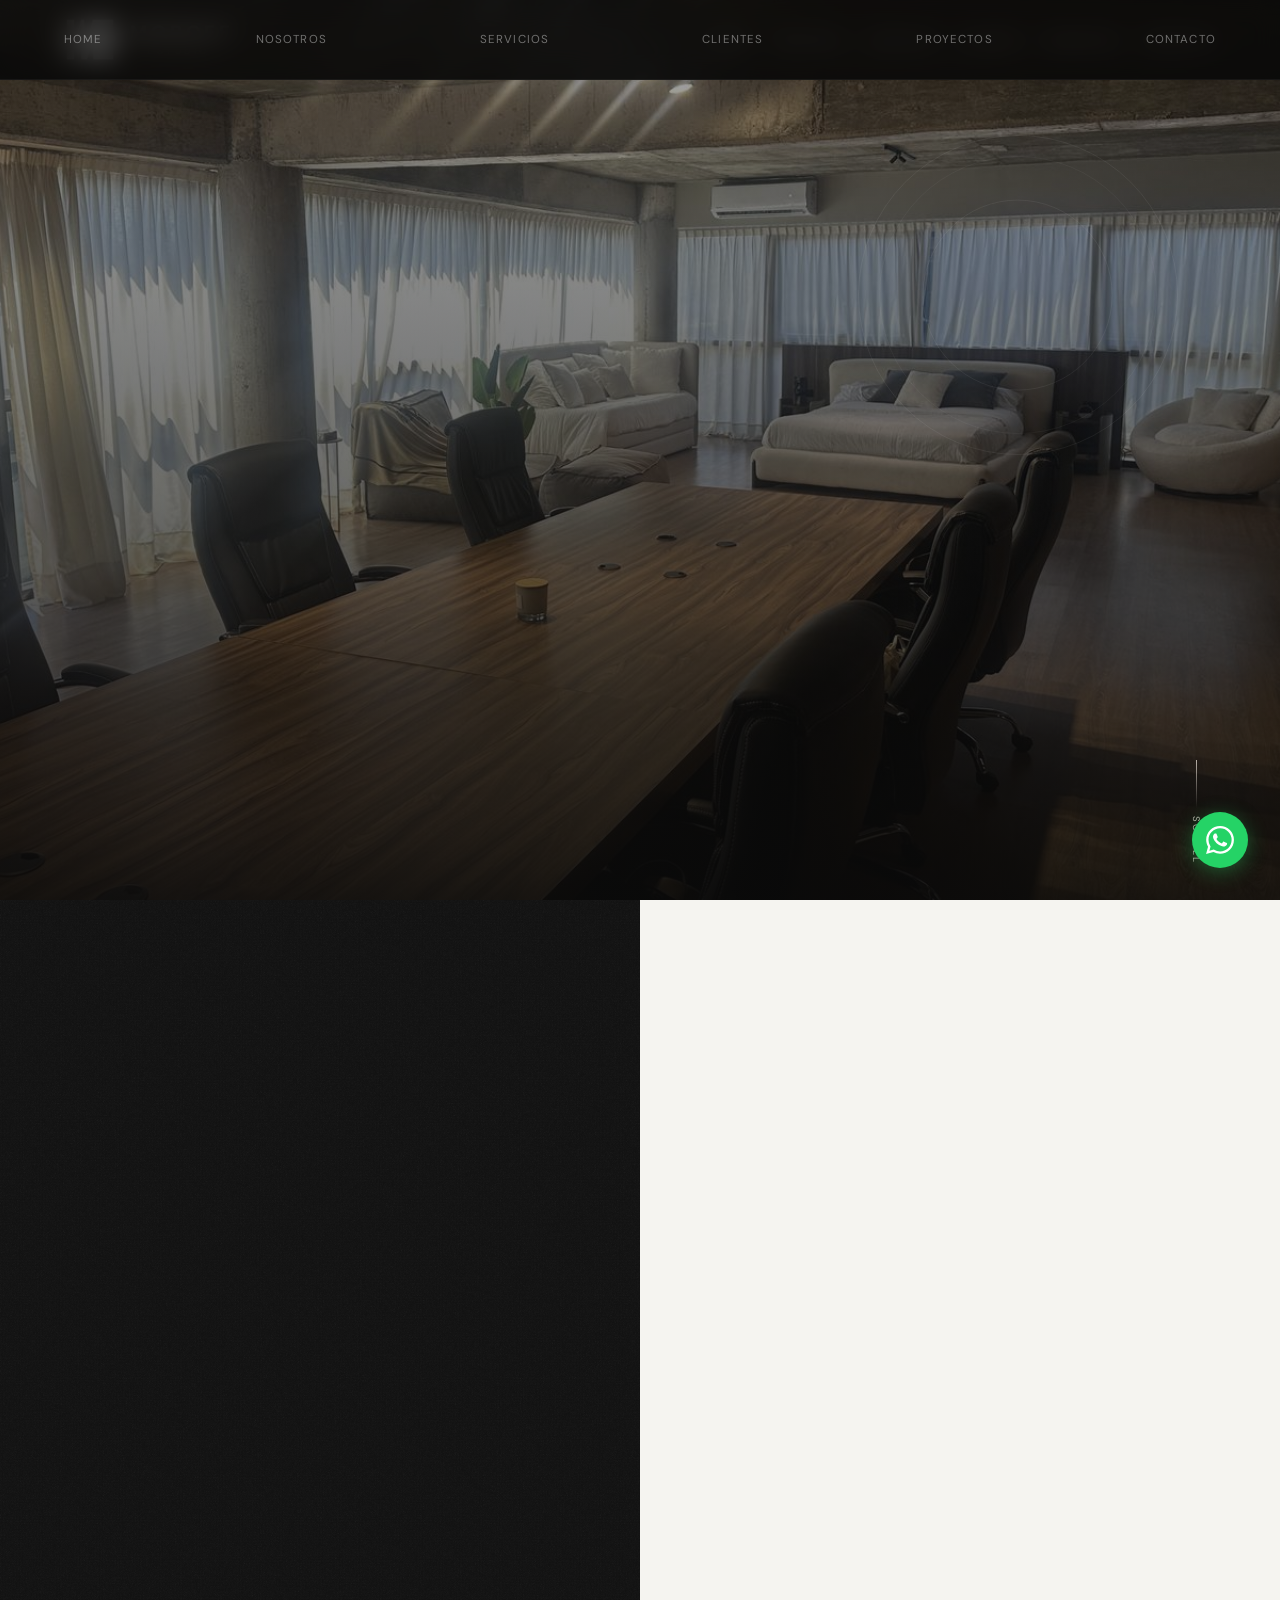
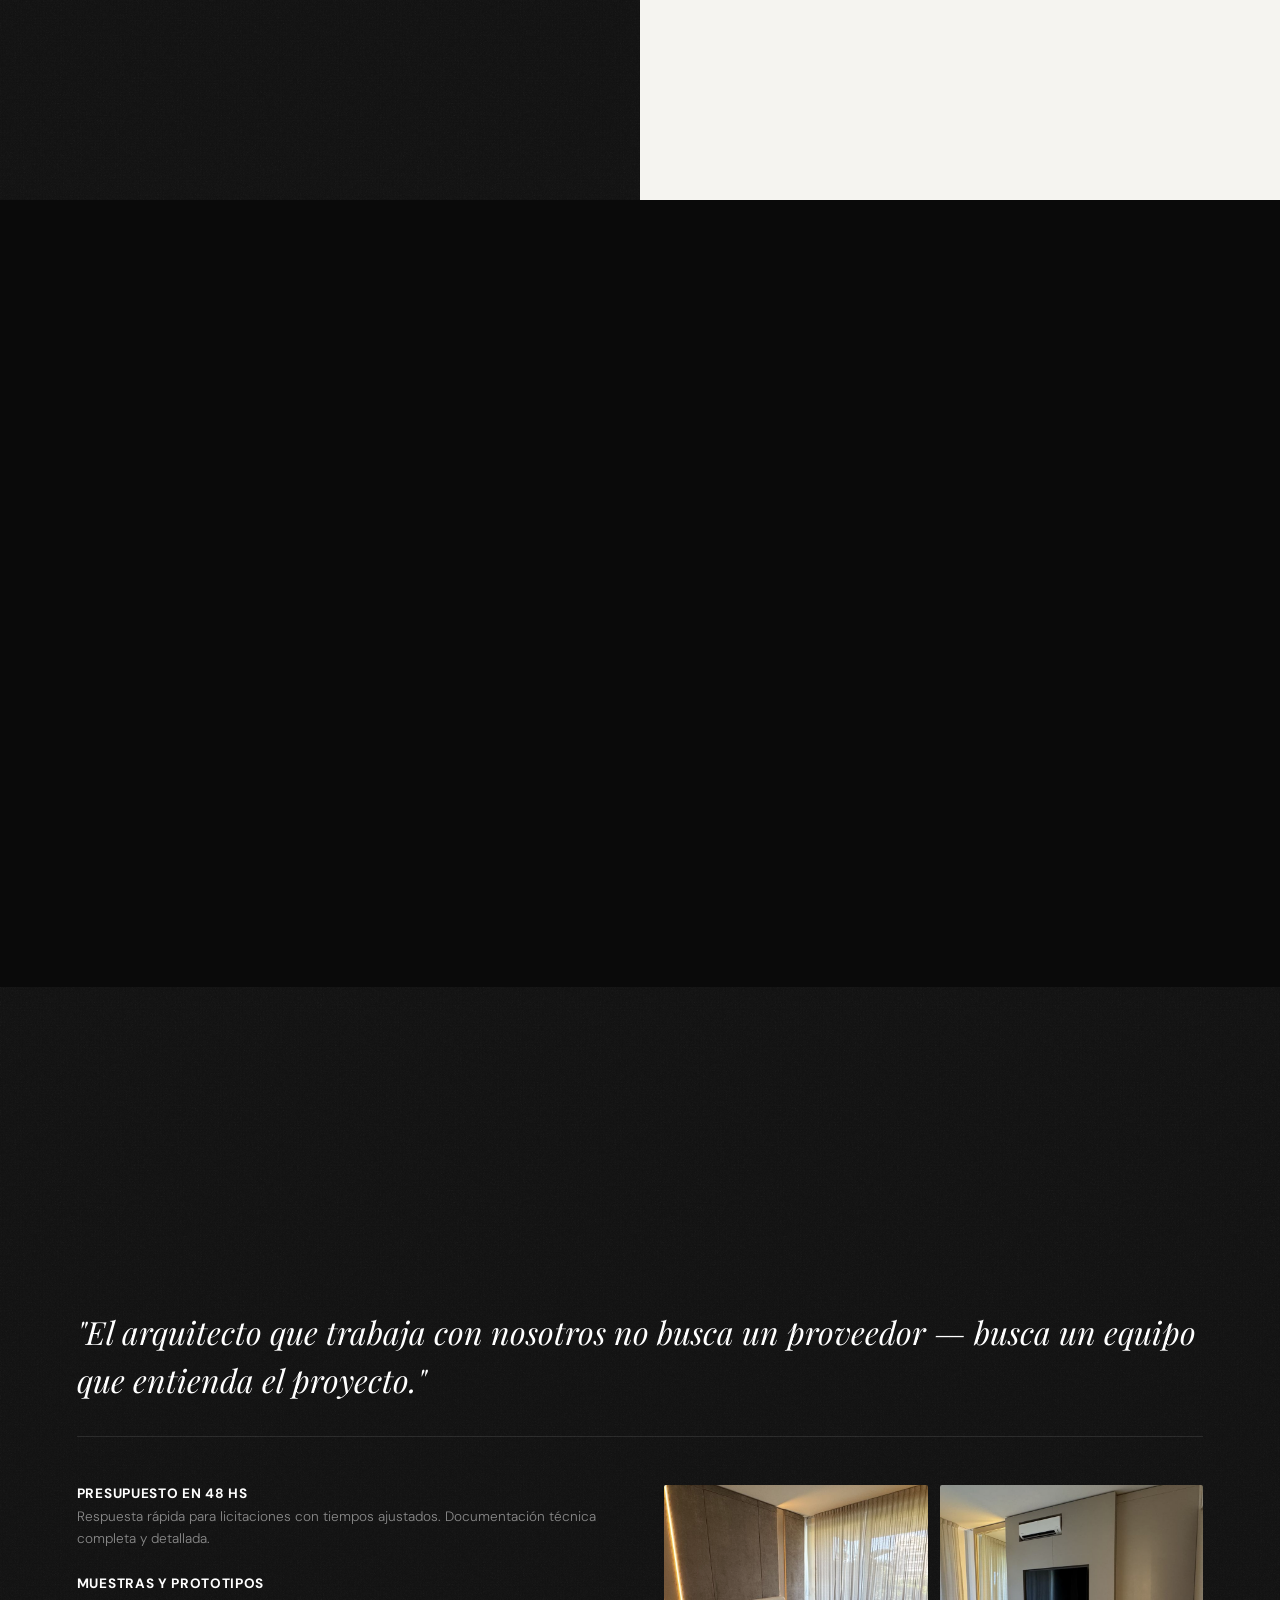
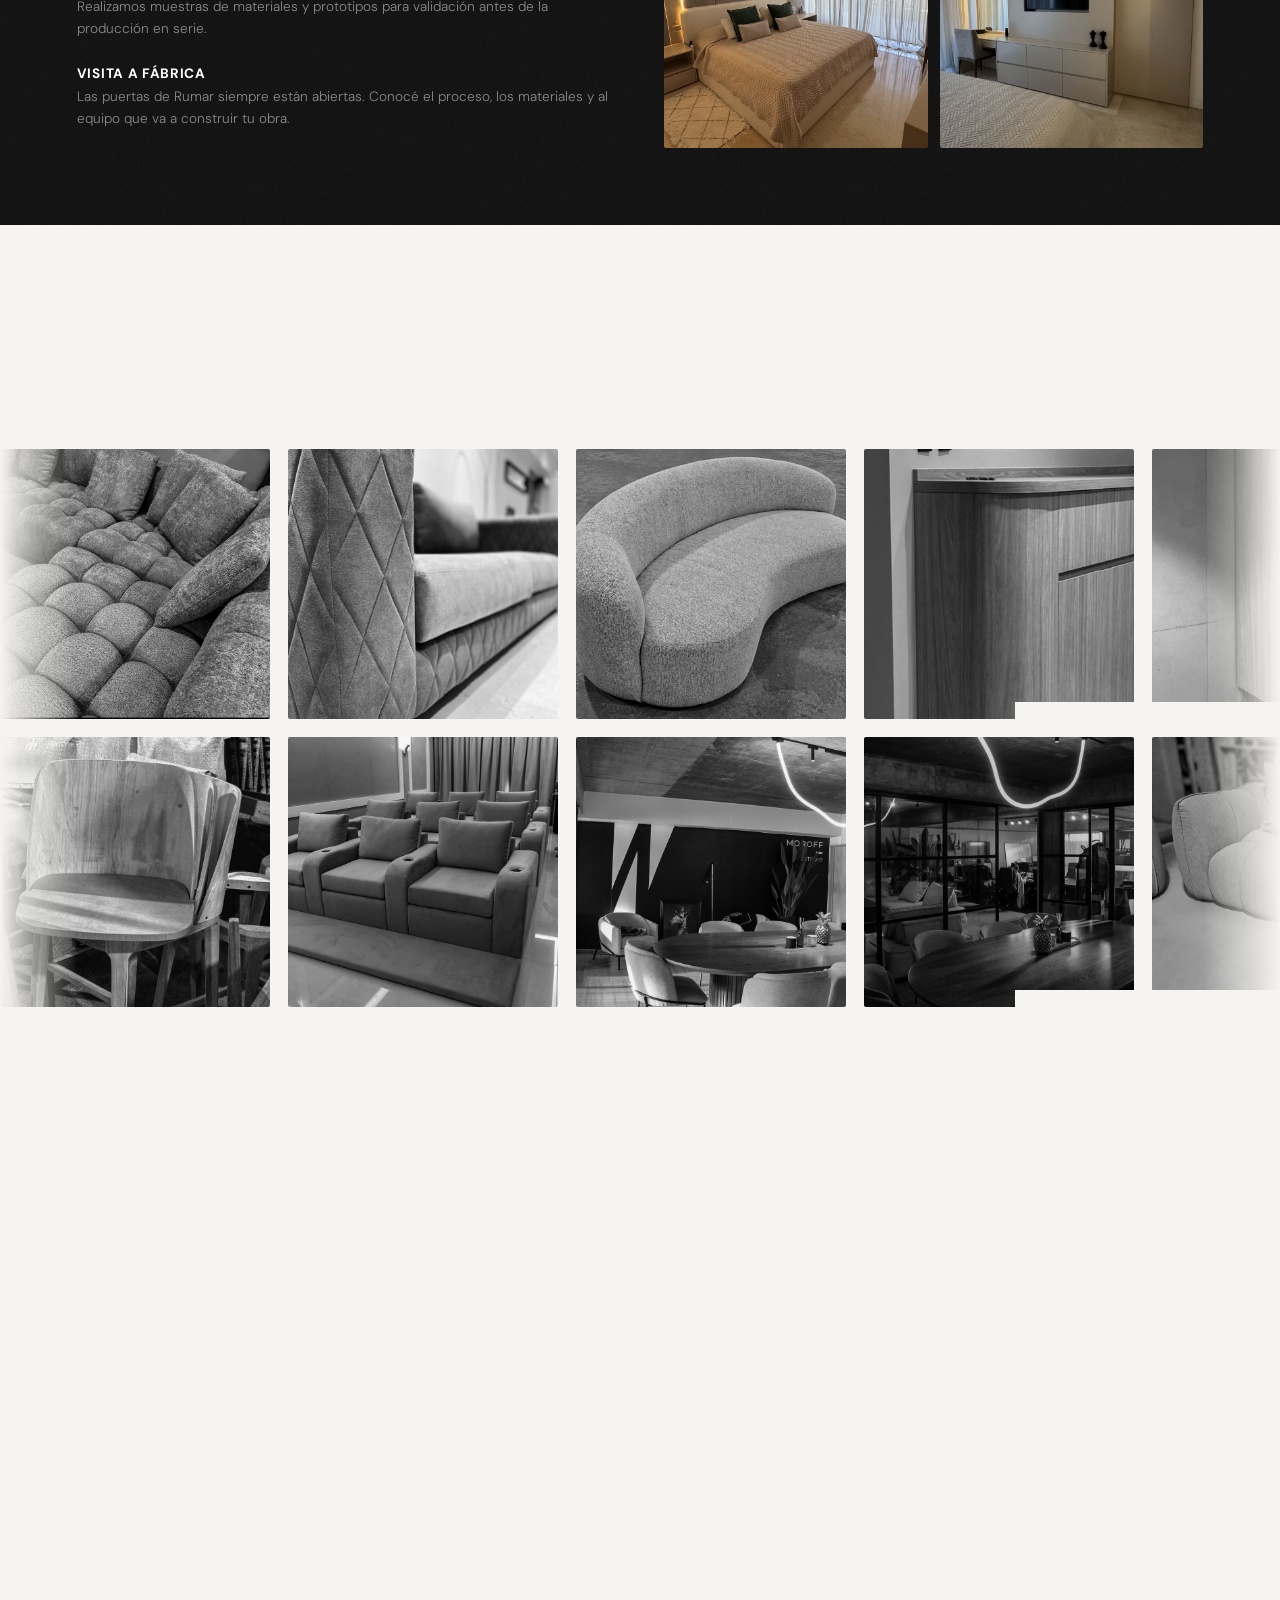
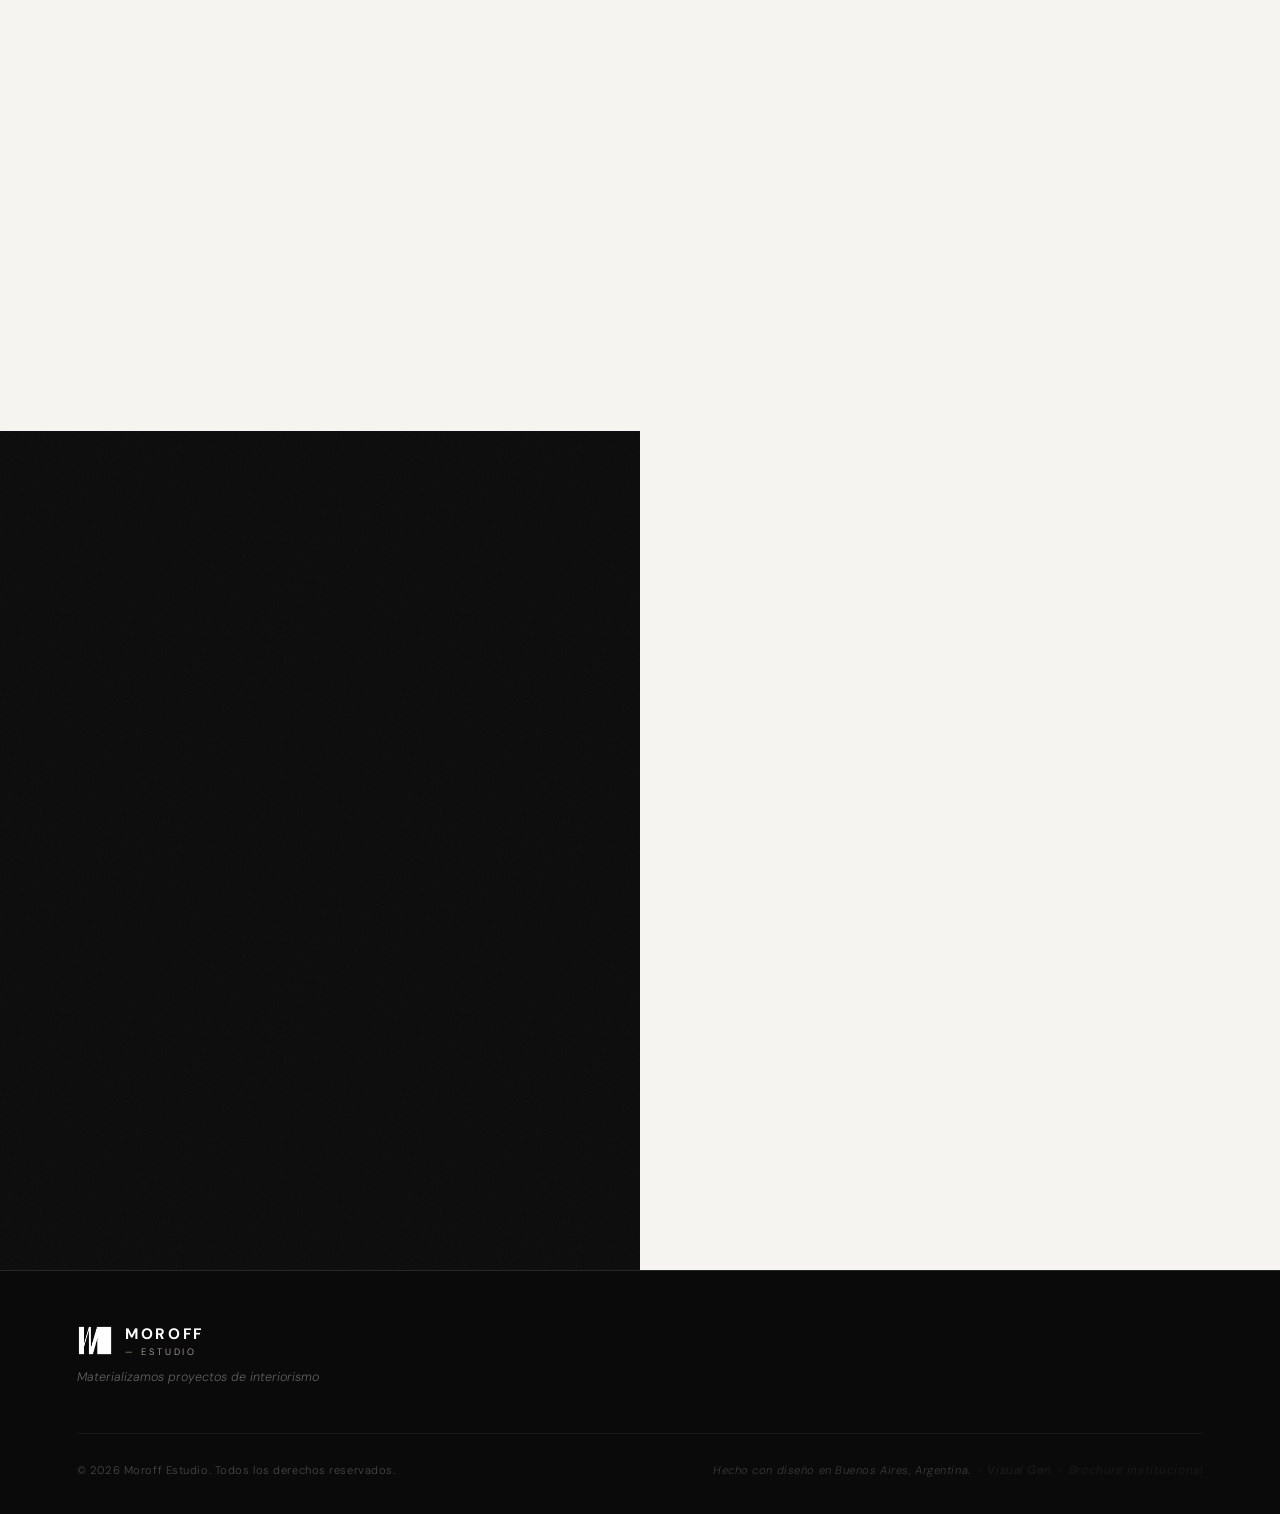
==== commit c05bb71b: "Carrusel v4: 30 fotos únicas (15 arriba + 15 abajo) sin repetir, sin flechas - 30 fotos consecutivas" ====
--- a/index.html
+++ b/index.html
@@ -1907,48 +1907,9 @@
   transform: scale(1.03);
   filter: saturate(1.05);
 }
-.works-strip-controls {
-  display: flex;
-  justify-content: center;
-  gap: 16px;
-  margin-top: 32px;
-  padding: 0 clamp(20px, 5vw, 48px);
-}
-.works-arrow {
-  width: 42px;
-  height: 42px;
-  border-radius: 50%;
-  border: 1px solid rgba(0,0,0,0.18);
-  background: transparent;
-  color: var(--black);
-  cursor: pointer;
-  display: inline-flex;
-  align-items: center;
-  justify-content: center;
-  transition: background 0.25s ease, border-color 0.25s ease, transform 0.25s ease;
-  padding: 0;
-}
-.works-arrow:hover {
-  background: var(--black);
-  border-color: var(--black);
-  color: var(--white);
-}
-.works-arrow:active { transform: scale(0.94); }
-.works-arrow svg {
-  width: 14px;
-  height: 14px;
-  stroke: currentColor;
-  fill: none;
-  stroke-width: 1.6;
-  stroke-linecap: round;
-  stroke-linejoin: round;
-}
 @media (max-width: 600px) {
   .works-strip-track img { margin-right: 12px; }
-  .works-strip-header { margin-bottom: 32px; }
-  .works-strip-controls { margin-top: 24px; gap: 12px; }
-  .works-arrow { width: 38px; height: 38px; }
-}
+  .works-strip-header { margin-bottom: 32px; } }
 
 .works-strip-marquee--bottom { margin-top: 18px; }
 
@@ -2364,9 +2325,6 @@
       <img src="fotos%20carruselp/c13.jpg" alt="" loading="lazy" data-idx="13">
       <img src="fotos%20carruselp/c14.jpg" alt="" loading="lazy" data-idx="14">
       <img src="fotos%20carruselp/c15.jpg" alt="" loading="lazy" data-idx="15">
-      <img src="fotos%20carruselp/c16.jpg" alt="" loading="lazy" data-idx="16">
-      <img src="fotos%20carruselp/c17.jpg" alt="" loading="lazy" data-idx="17">
-      <img src="fotos%20carruselp/c18.jpg" alt="" loading="lazy" data-idx="18">
       <img src="fotos%20carruselp/c01.jpg" alt="" aria-hidden="true" loading="lazy" data-idx="1">
       <img src="fotos%20carruselp/c02.jpg" alt="" aria-hidden="true" loading="lazy" data-idx="2">
       <img src="fotos%20carruselp/c03.jpg" alt="" aria-hidden="true" loading="lazy" data-idx="3">
@@ -2382,13 +2340,13 @@
       <img src="fotos%20carruselp/c13.jpg" alt="" aria-hidden="true" loading="lazy" data-idx="13">
       <img src="fotos%20carruselp/c14.jpg" alt="" aria-hidden="true" loading="lazy" data-idx="14">
       <img src="fotos%20carruselp/c15.jpg" alt="" aria-hidden="true" loading="lazy" data-idx="15">
-      <img src="fotos%20carruselp/c16.jpg" alt="" aria-hidden="true" loading="lazy" data-idx="16">
-      <img src="fotos%20carruselp/c17.jpg" alt="" aria-hidden="true" loading="lazy" data-idx="17">
-      <img src="fotos%20carruselp/c18.jpg" alt="" aria-hidden="true" loading="lazy" data-idx="18">
     </div>
   </div>
   <div class="works-strip-marquee works-strip-marquee--bottom" data-dir="right">
     <div class="works-strip-track">
+      <img src="fotos%20carruselp/c16.jpg" alt="" loading="lazy" data-idx="16">
+      <img src="fotos%20carruselp/c17.jpg" alt="" loading="lazy" data-idx="17">
+      <img src="fotos%20carruselp/c18.jpg" alt="" loading="lazy" data-idx="18">
       <img src="fotos%20carruselp/c19.jpg" alt="" loading="lazy" data-idx="19">
       <img src="fotos%20carruselp/c20.jpg" alt="" loading="lazy" data-idx="20">
       <img src="fotos%20carruselp/c21.jpg" alt="" loading="lazy" data-idx="21">
@@ -2401,12 +2359,9 @@
       <img src="fotos%20carruselp/c28.jpg" alt="" loading="lazy" data-idx="28">
       <img src="fotos%20carruselp/c29.jpg" alt="" loading="lazy" data-idx="29">
       <img src="fotos%20carruselp/c30.jpg" alt="" loading="lazy" data-idx="30">
-      <img src="fotos%20carruselp/c31.jpg" alt="" loading="lazy" data-idx="31">
-      <img src="fotos%20carruselp/c32.jpg" alt="" loading="lazy" data-idx="32">
-      <img src="fotos%20carruselp/c33.jpg" alt="" loading="lazy" data-idx="33">
-      <img src="fotos%20carruselp/c34.jpg" alt="" loading="lazy" data-idx="34">
-      <img src="fotos%20carruselp/c35.jpg" alt="" loading="lazy" data-idx="35">
-      <img src="fotos%20carruselp/c36.jpg" alt="" loading="lazy" data-idx="36">
+      <img src="fotos%20carruselp/c16.jpg" alt="" aria-hidden="true" loading="lazy" data-idx="16">
+      <img src="fotos%20carruselp/c17.jpg" alt="" aria-hidden="true" loading="lazy" data-idx="17">
+      <img src="fotos%20carruselp/c18.jpg" alt="" aria-hidden="true" loading="lazy" data-idx="18">
       <img src="fotos%20carruselp/c19.jpg" alt="" aria-hidden="true" loading="lazy" data-idx="19">
       <img src="fotos%20carruselp/c20.jpg" alt="" aria-hidden="true" loading="lazy" data-idx="20">
       <img src="fotos%20carruselp/c21.jpg" alt="" aria-hidden="true" loading="lazy" data-idx="21">
@@ -2419,21 +2374,7 @@
       <img src="fotos%20carruselp/c28.jpg" alt="" aria-hidden="true" loading="lazy" data-idx="28">
       <img src="fotos%20carruselp/c29.jpg" alt="" aria-hidden="true" loading="lazy" data-idx="29">
       <img src="fotos%20carruselp/c30.jpg" alt="" aria-hidden="true" loading="lazy" data-idx="30">
-      <img src="fotos%20carruselp/c31.jpg" alt="" aria-hidden="true" loading="lazy" data-idx="31">
-      <img src="fotos%20carruselp/c32.jpg" alt="" aria-hidden="true" loading="lazy" data-idx="32">
-      <img src="fotos%20carruselp/c33.jpg" alt="" aria-hidden="true" loading="lazy" data-idx="33">
-      <img src="fotos%20carruselp/c34.jpg" alt="" aria-hidden="true" loading="lazy" data-idx="34">
-      <img src="fotos%20carruselp/c35.jpg" alt="" aria-hidden="true" loading="lazy" data-idx="35">
-      <img src="fotos%20carruselp/c36.jpg" alt="" aria-hidden="true" loading="lazy" data-idx="36">
     </div>
-  </div>
-  <div class="works-strip-controls">
-    <button type="button" class="works-arrow" data-dir="prev" aria-label="Anterior">
-      <svg viewBox="0 0 14 14"><polyline points="9 2 3 7 9 12"/></svg>
-    </button>
-    <button type="button" class="works-arrow" data-dir="next" aria-label="Siguiente">
-      <svg viewBox="0 0 14 14"><polyline points="5 2 11 7 5 12"/></svg>
-    </button>
   </div>
 </section>
 
@@ -3311,12 +3252,6 @@
     requestAnimationFrame(loop);
   }
   requestAnimationFrame(loop);
-
-  document.querySelectorAll('.works-arrow').forEach(btn => {
-    btn.addEventListener('click', () => {
-      const delta = btn.dataset.dir === 'next' ? ARROW_STEP : -ARROW_STEP;
-      states.forEach(s => { s.offset += delta * s.dir; });
-    });
   });
 
   // Lightbox
@@ -3327,7 +3262,7 @@
   const lbPrev   = document.getElementById('lightboxPrev');
   const lbNext   = document.getElementById('lightboxNext');
   const lbCount  = document.getElementById('lightboxCount');
-  const TOTAL = 36;
+  const TOTAL = 30;
   let currentIdx = 1;
 
   function urlFor(i){ return 'fotos%20carruselp/c' + String(i).padStart(2,'0') + '.jpg'; }
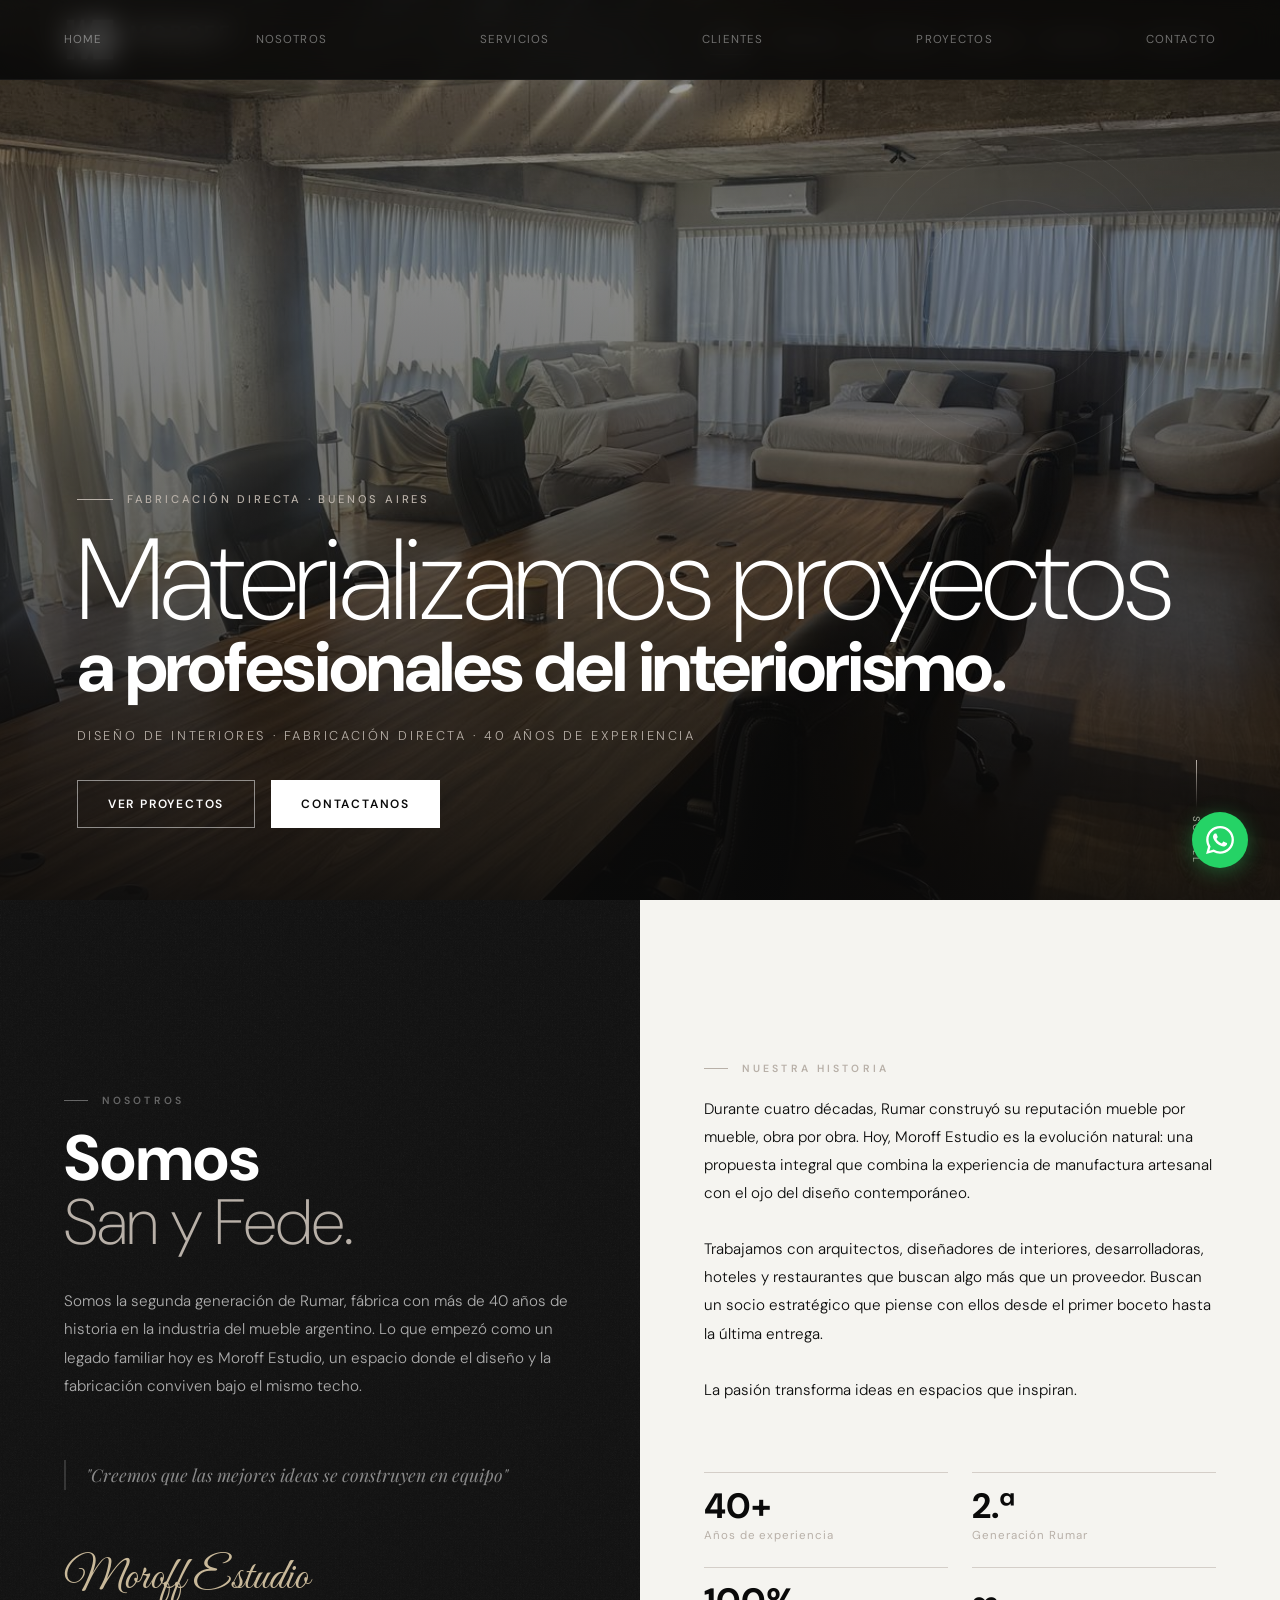
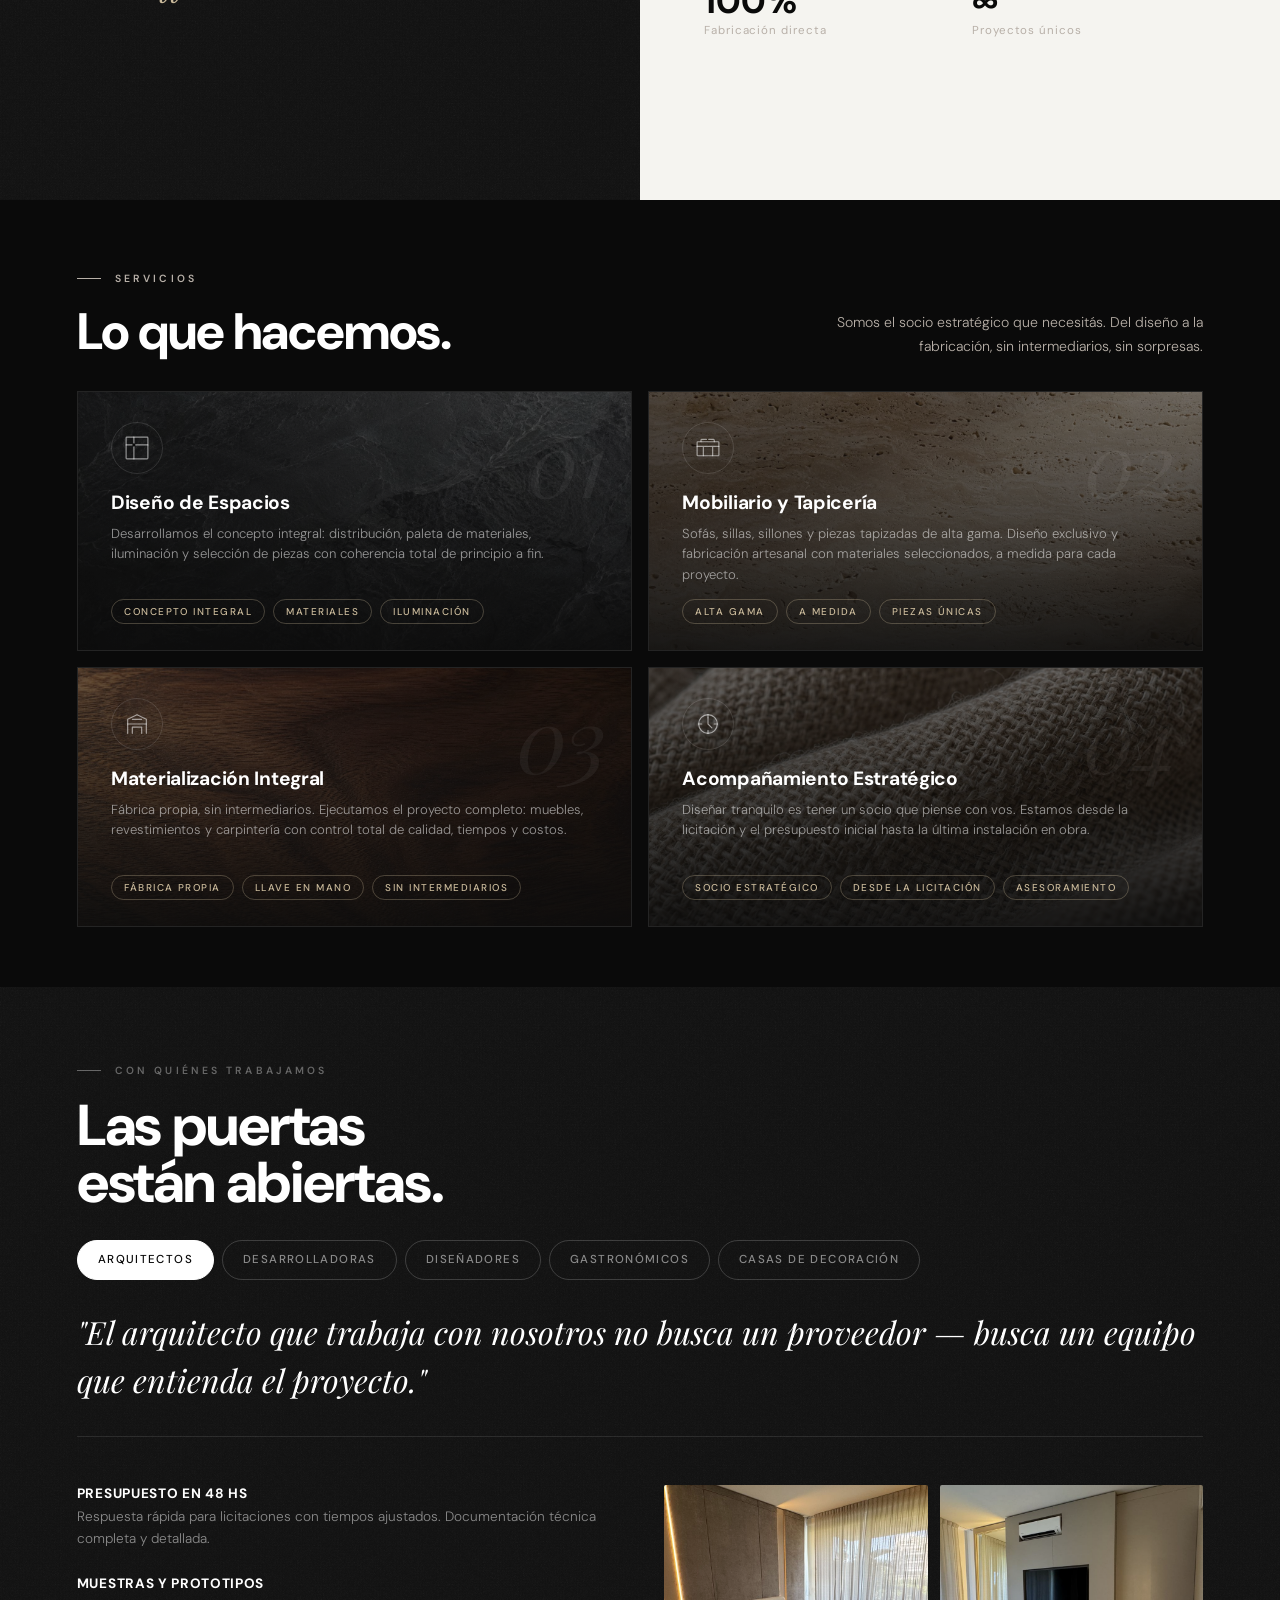
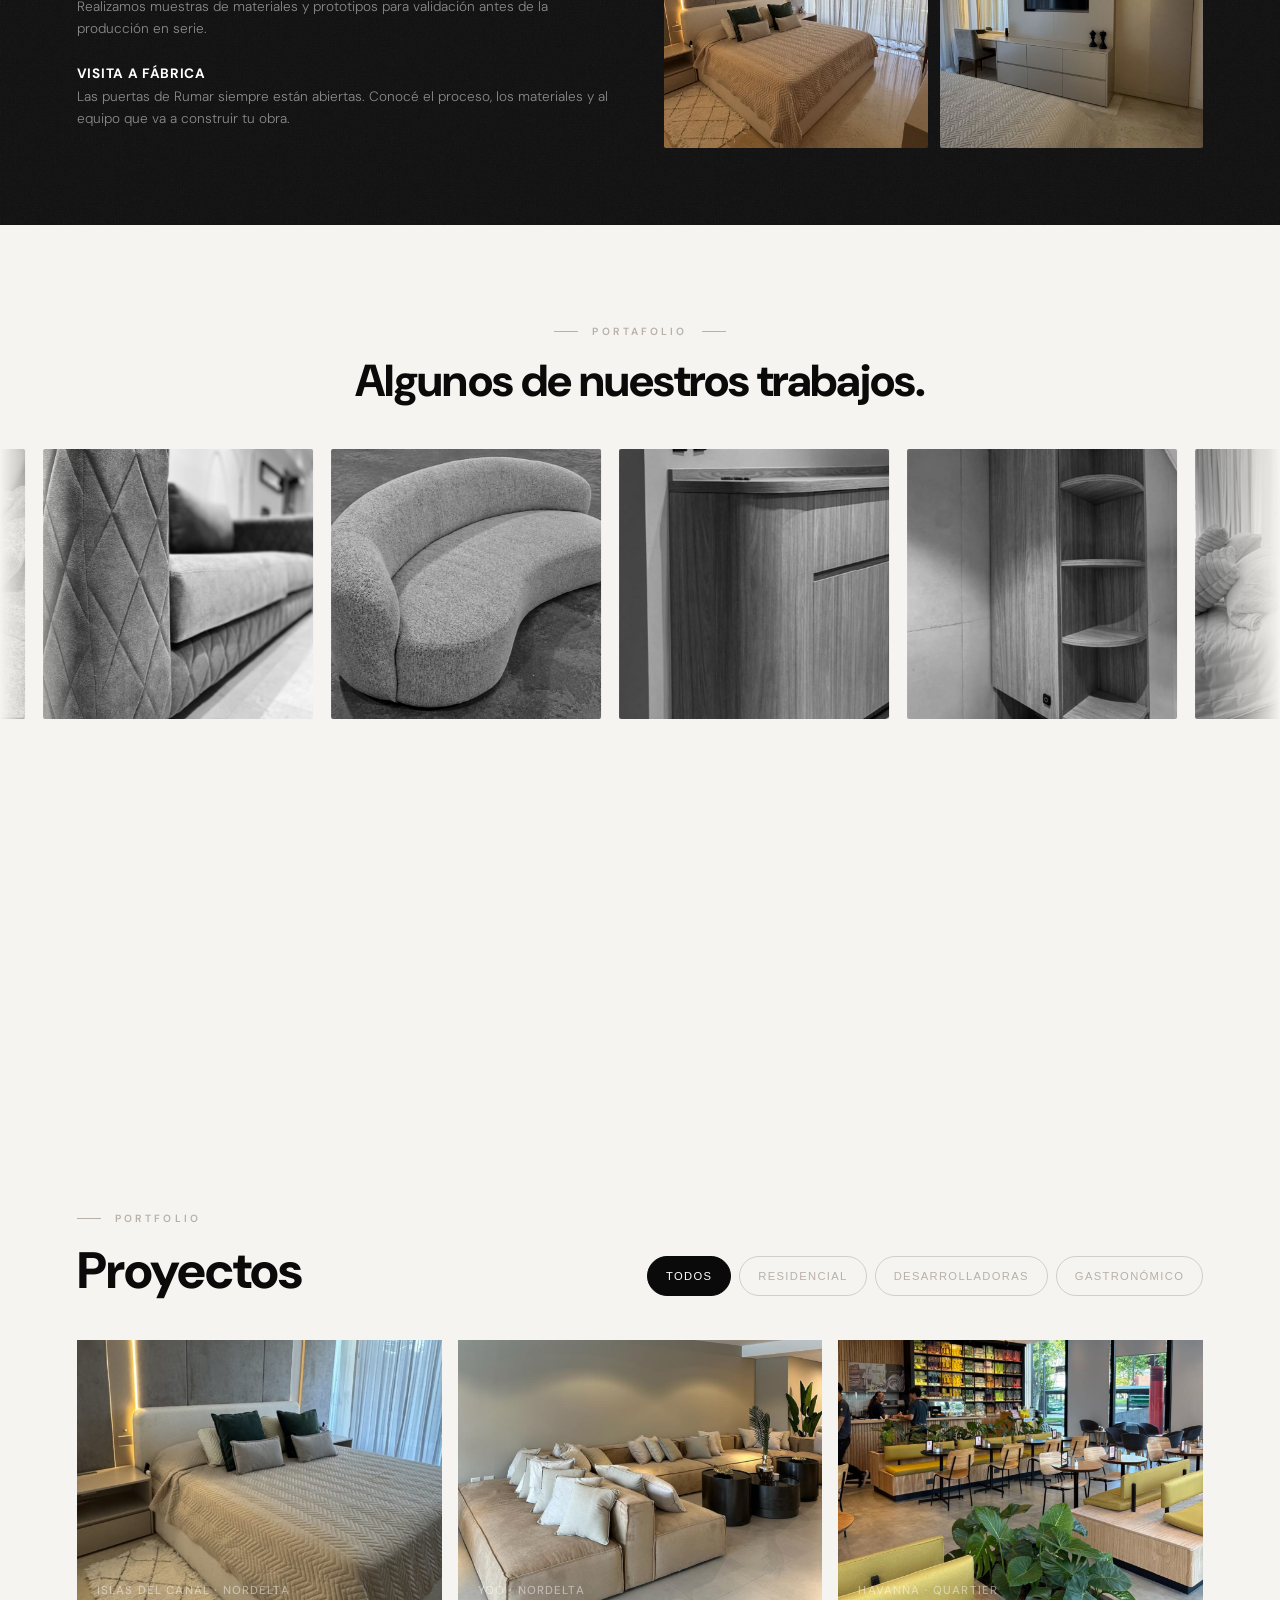
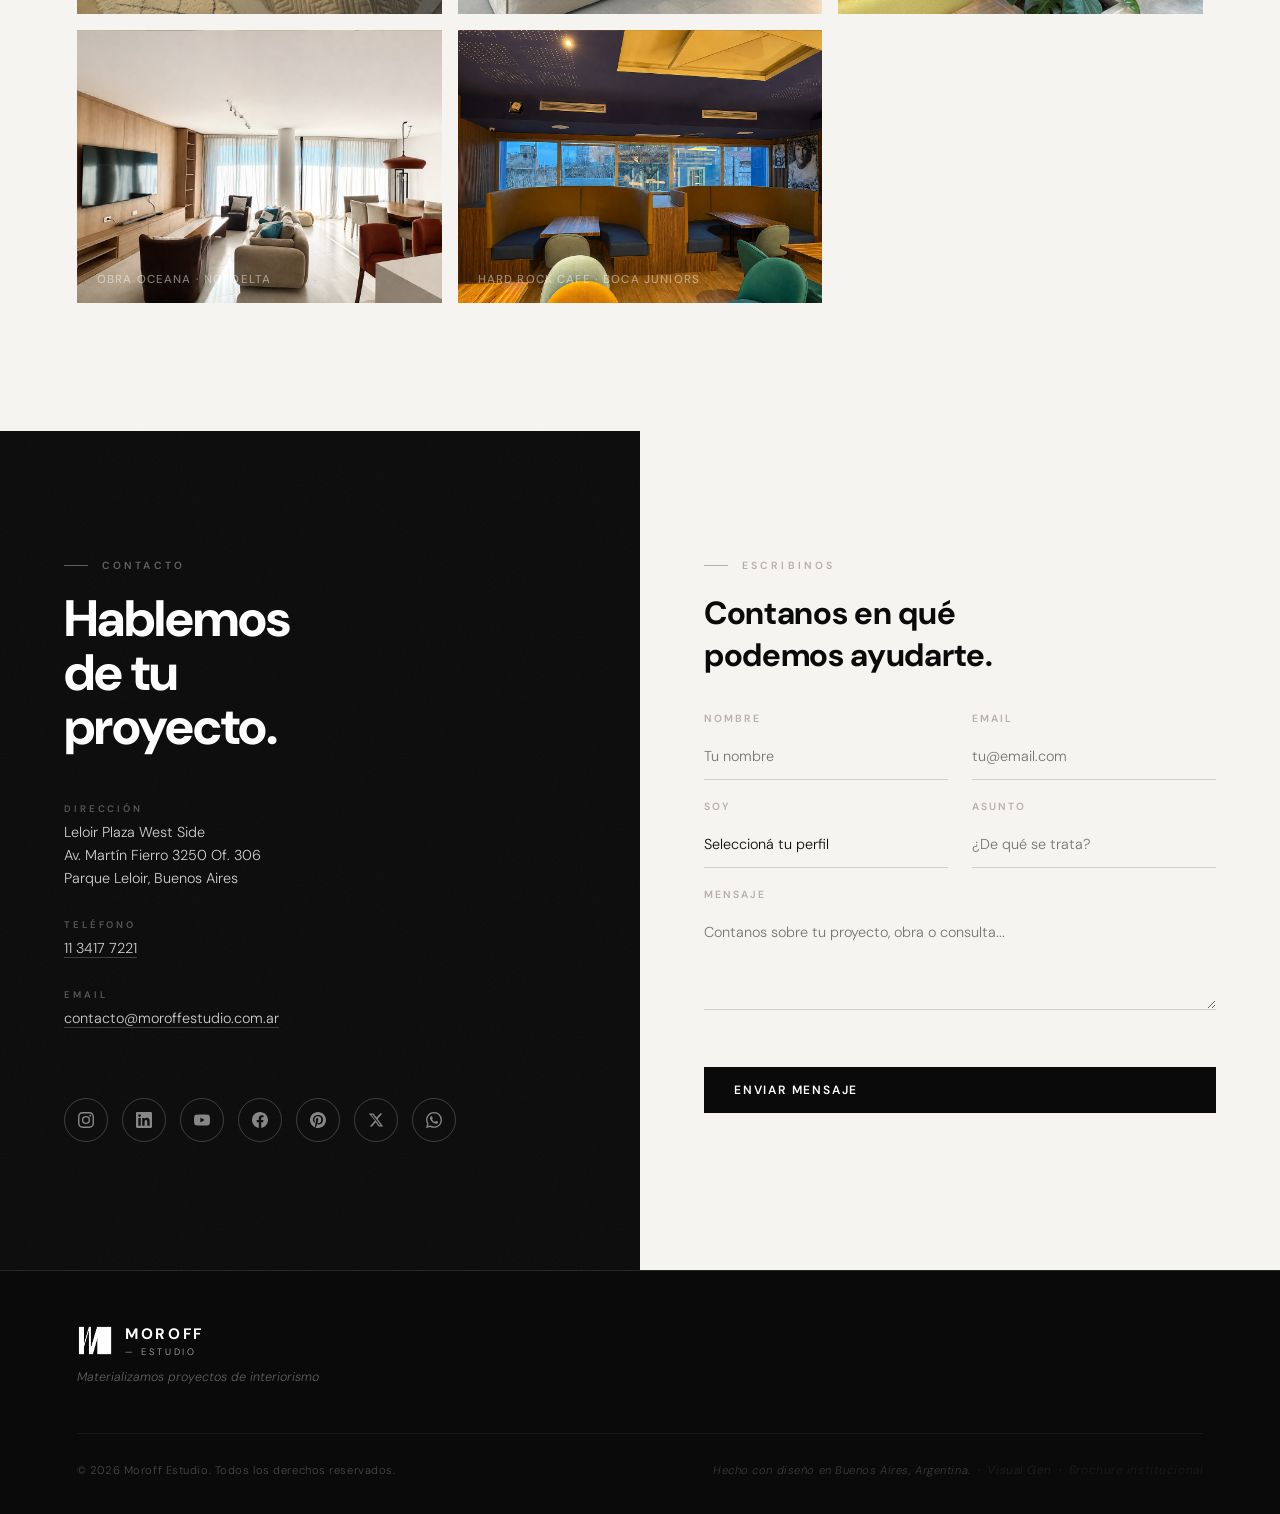
==== commit 19e9feb5: "HOTFIX: remover } huérfano que rompía todo el JS - El commit anterior dejó un ');' de cierre huérfan" ====
--- a/index.html
+++ b/index.html
@@ -3252,7 +3252,6 @@
     requestAnimationFrame(loop);
   }
   requestAnimationFrame(loop);
-  });
 
   // Lightbox
   const lightbox = document.getElementById('worksLightbox');
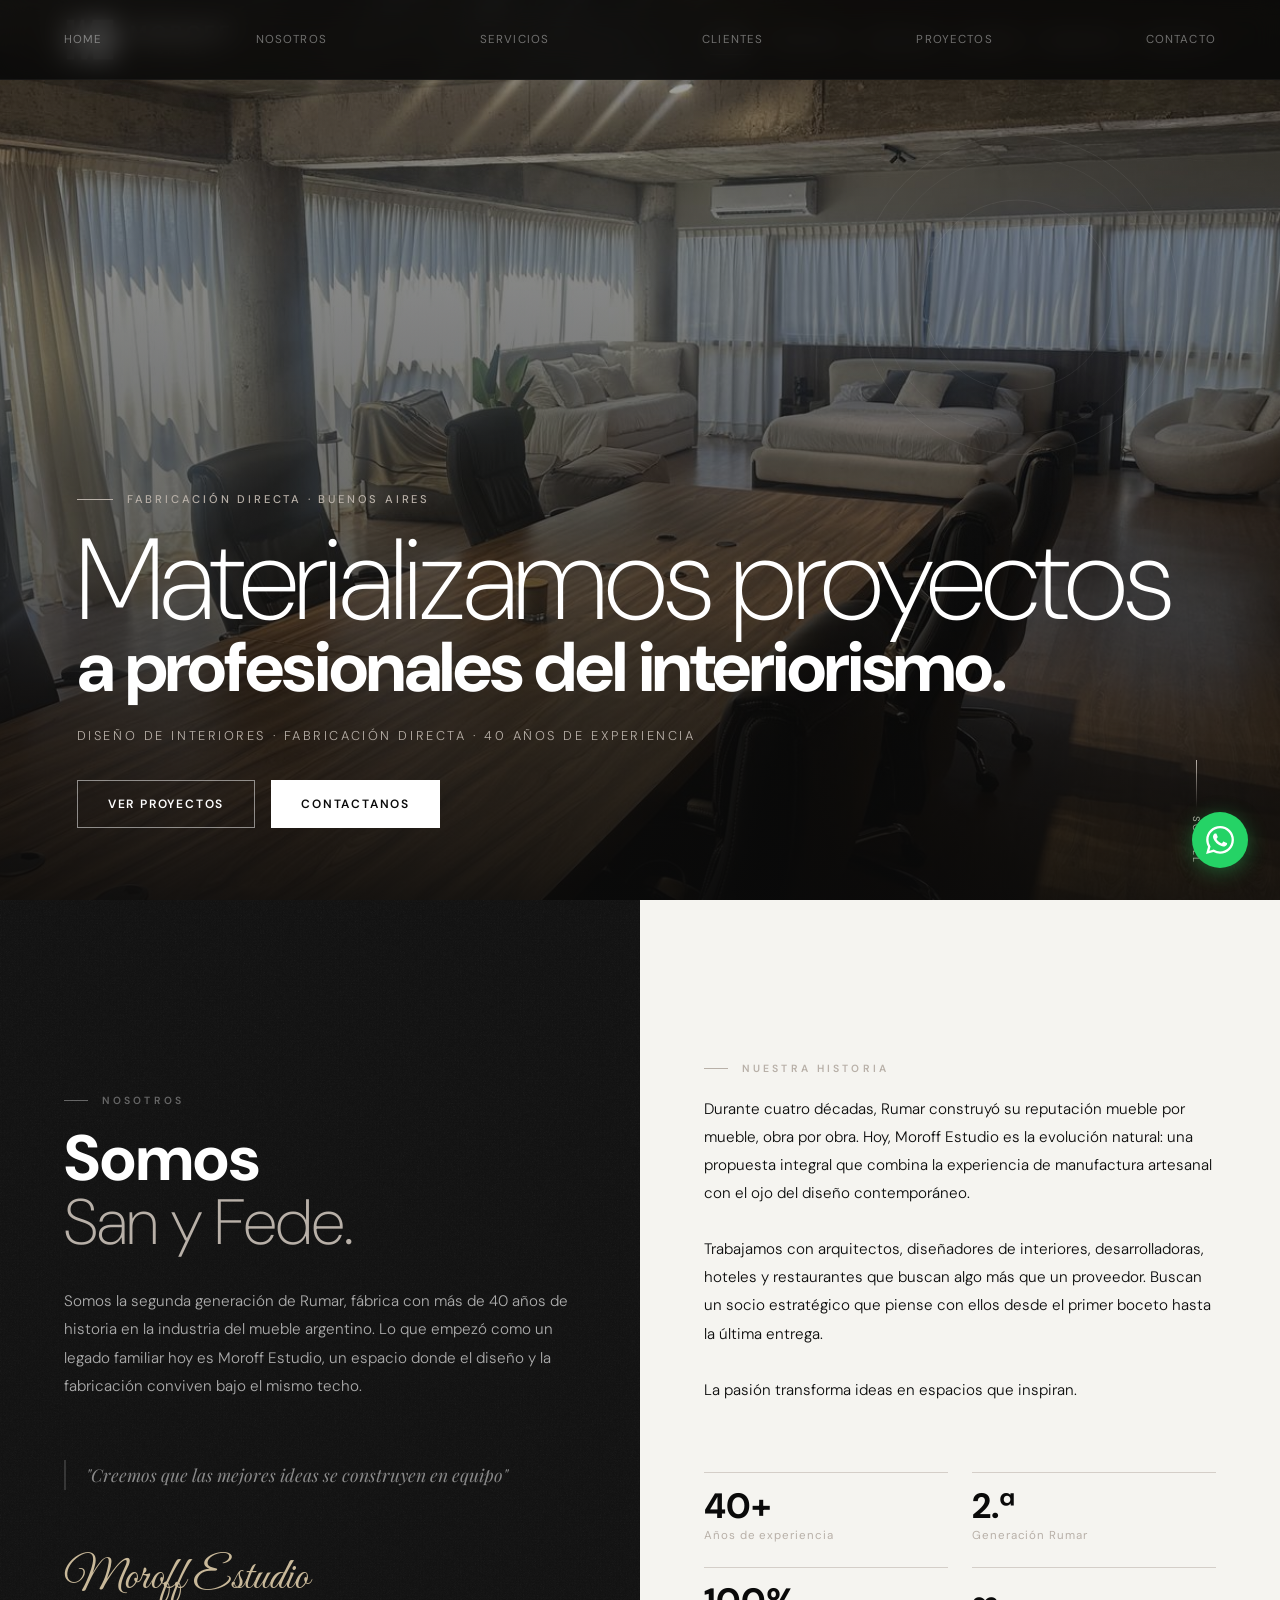
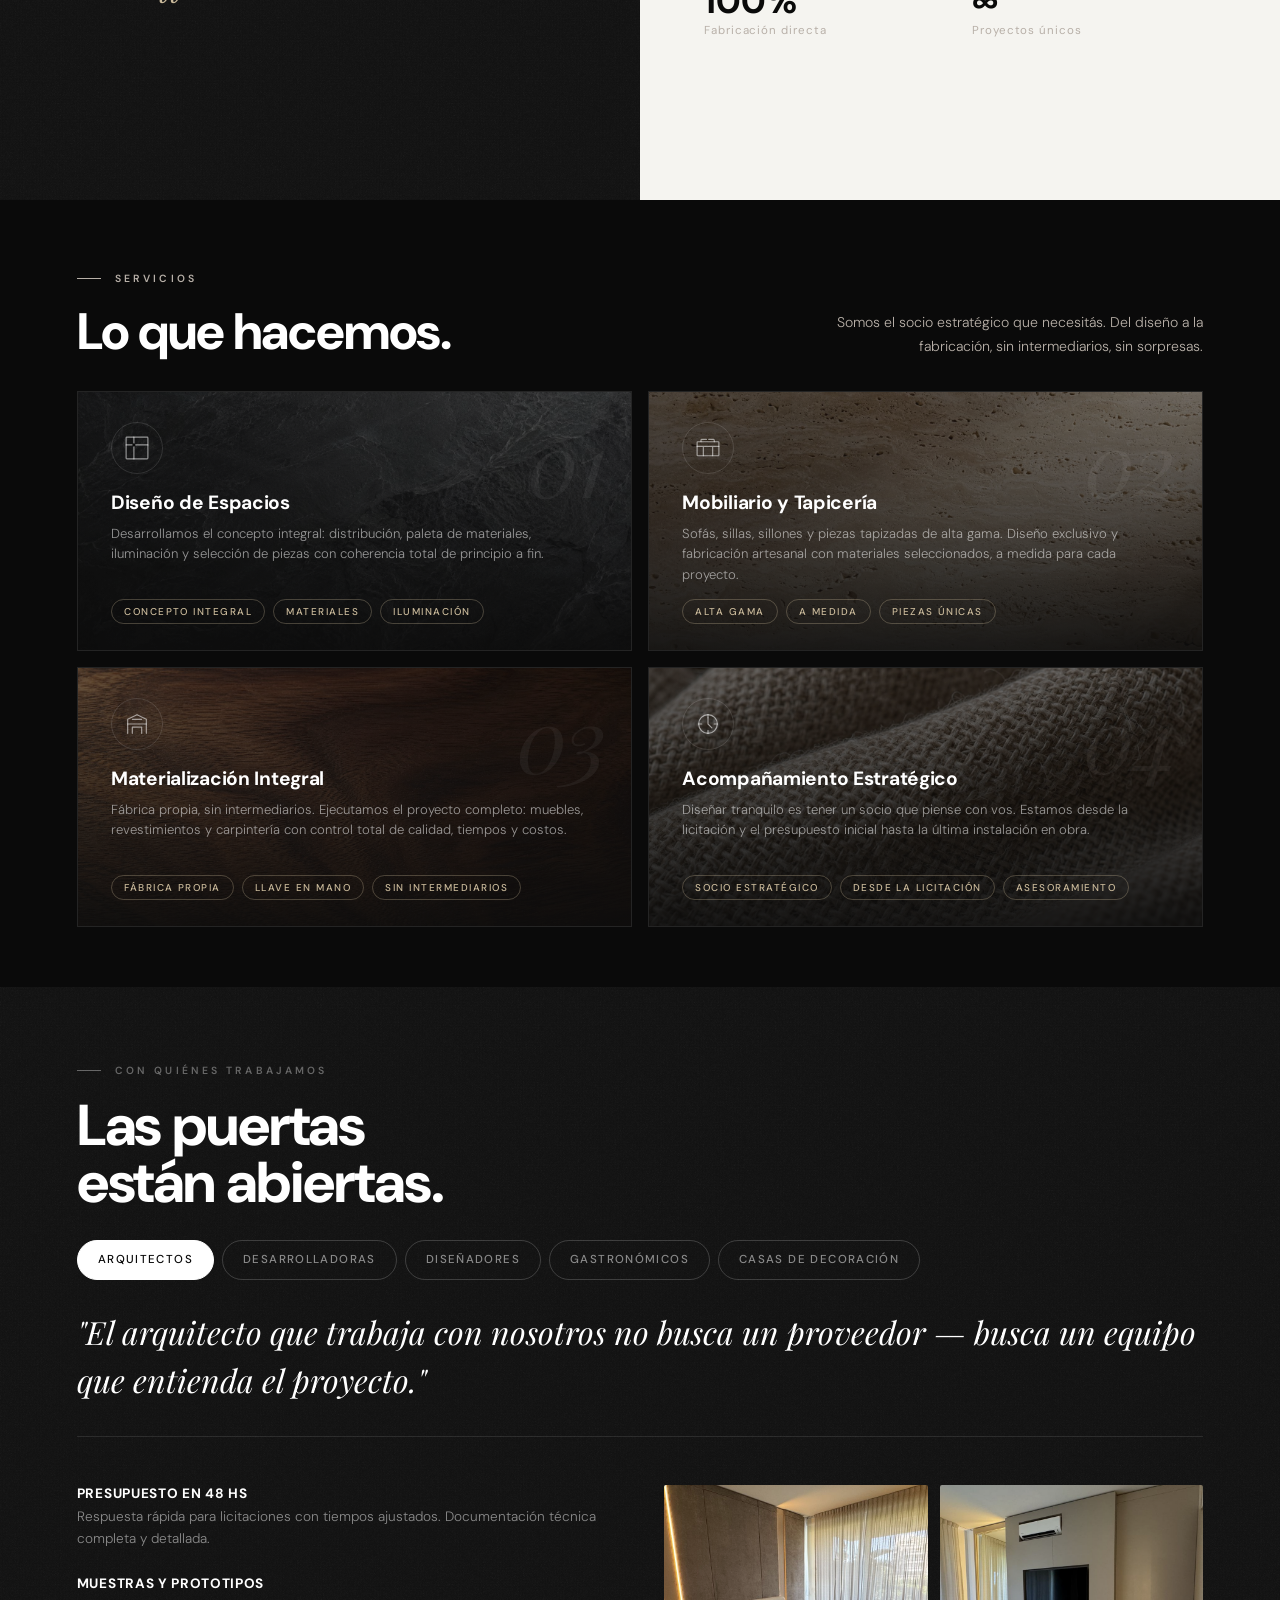
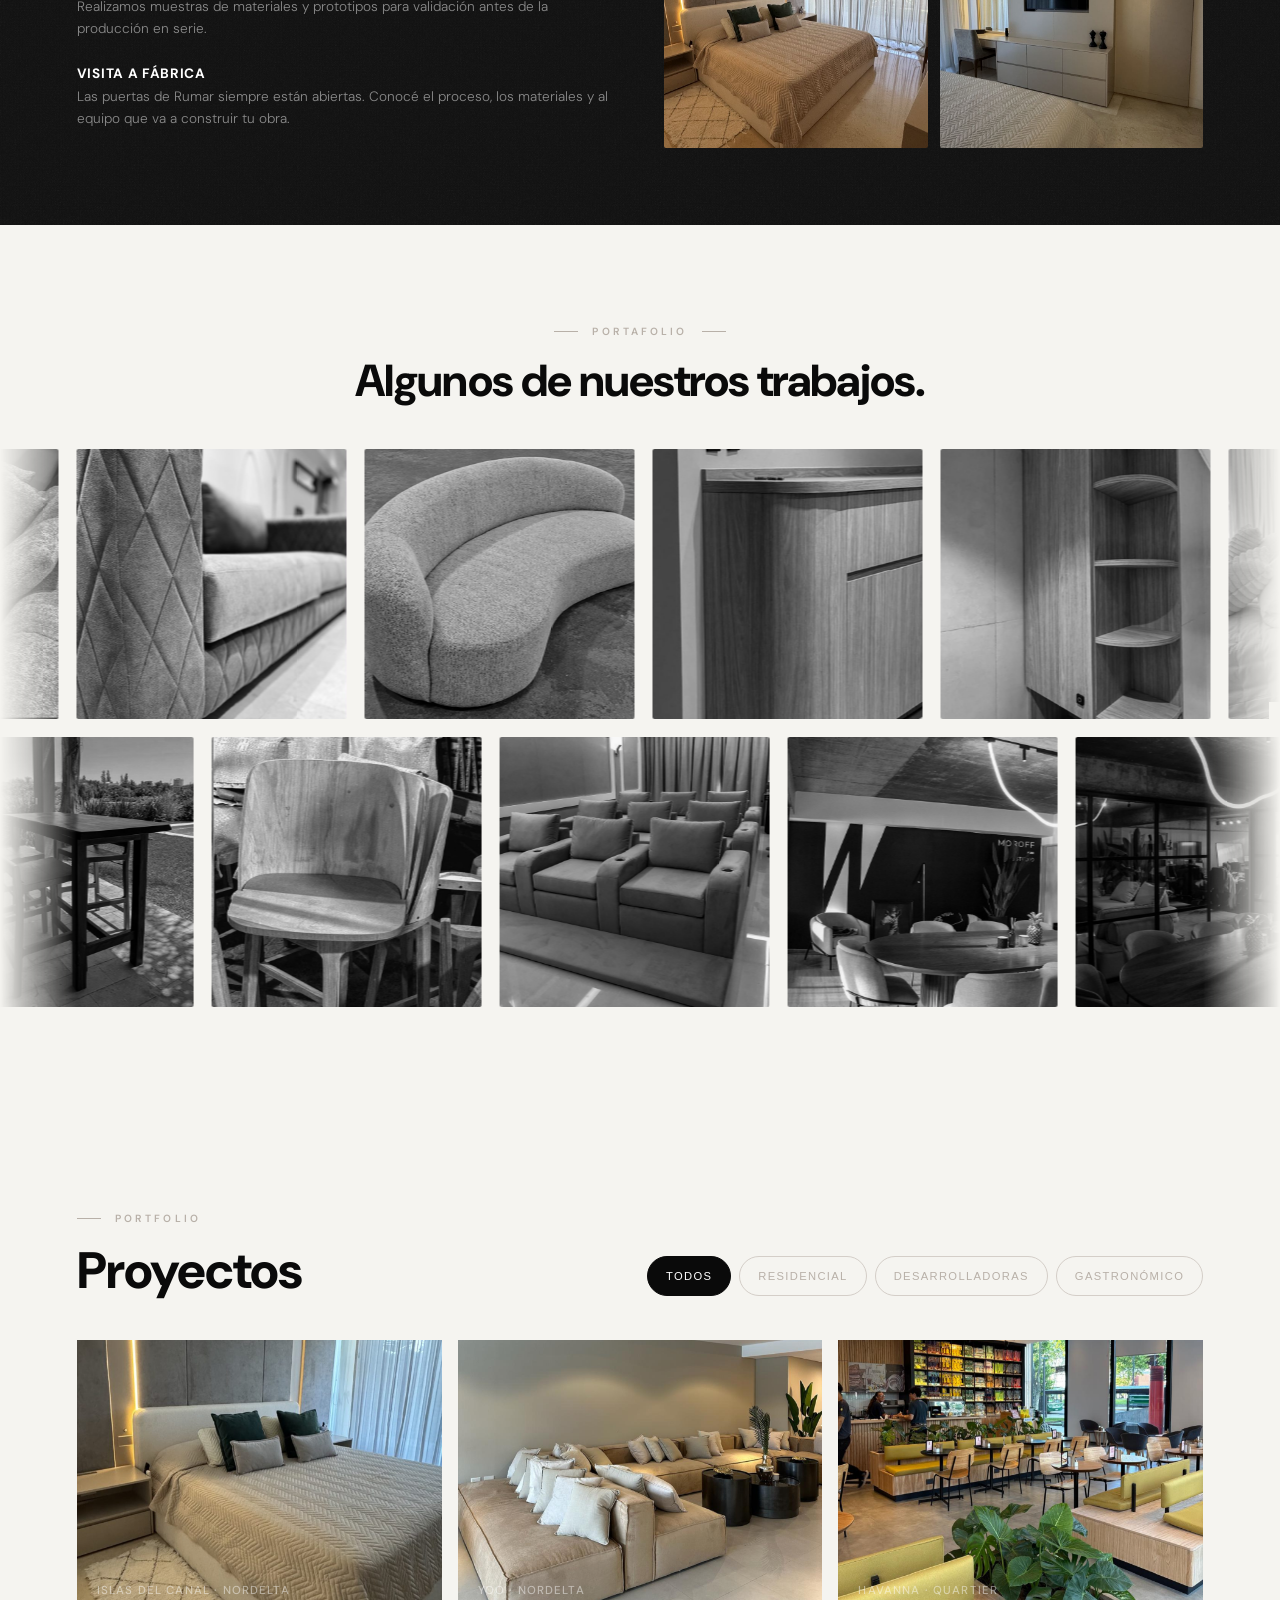
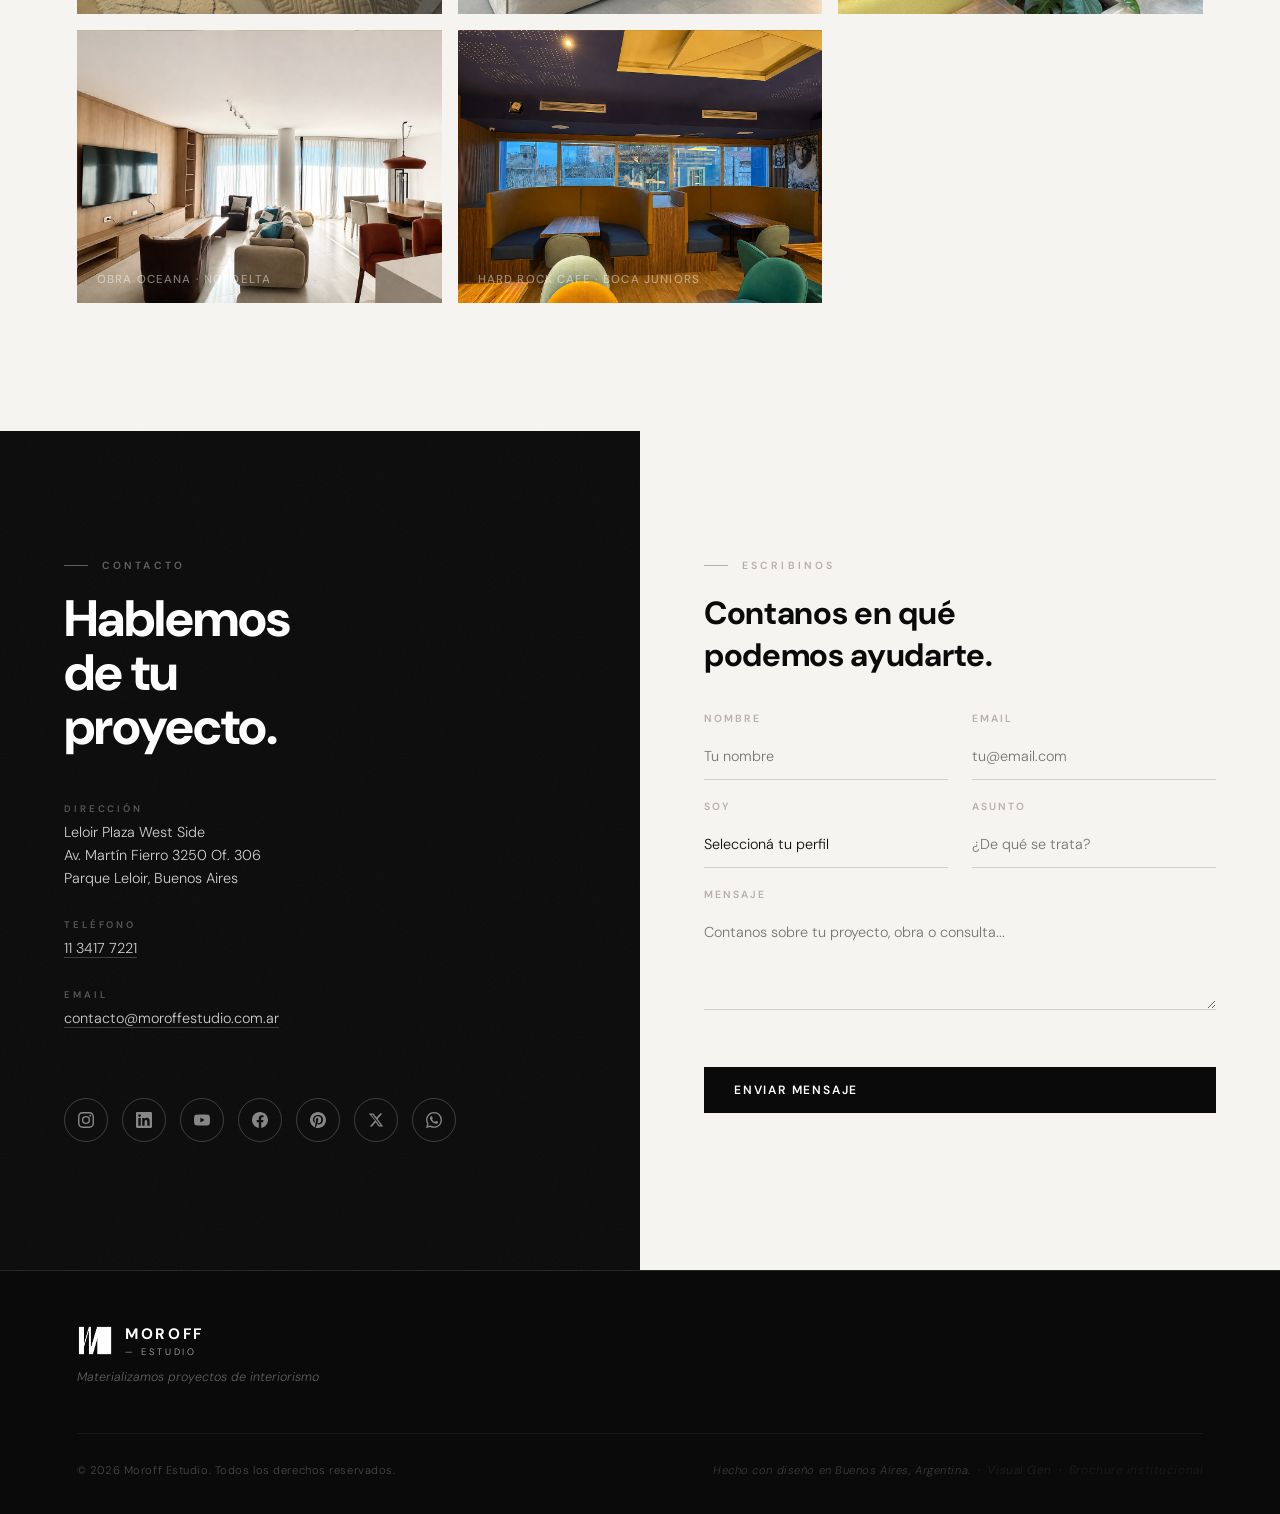
==== commit e7cc096d: "Lightbox: event delegation en document (fix click no dispara) Reemplazo listeners individuales por d" ====
--- a/index.html
+++ b/index.html
@@ -3283,16 +3283,26 @@
     document.body.classList.remove('lightbox-open');
   }
 
-  document.querySelectorAll('.works-strip-track img').forEach(img => {
-    img.addEventListener('click', () => {
-      const idx = parseInt(img.dataset.idx || '1', 10);
+  // Event delegation en document — más robusto (funciona con imgs dinámicas y evita issues de scope)
+  document.addEventListener('click', (e) => {
+    // Click en foto del carrusel
+    const carruselImg = e.target.closest('.works-strip-track img');
+    if (carruselImg) {
+      e.preventDefault();
+      e.stopPropagation();
+      const idx = parseInt(carruselImg.dataset.idx || '1', 10);
       openLB(idx);
-    });
+      return;
+    }
+    // Click en flecha "anterior" del lightbox
+    if (e.target.closest('#lightboxPrev')) { show(currentIdx - 1); return; }
+    // Click en flecha "siguiente"
+    if (e.target.closest('#lightboxNext')) { show(currentIdx + 1); return; }
+    // Click en botón cerrar
+    if (e.target.closest('#lightboxClose')) { closeLB(); return; }
+    // Click en el fondo negro del lightbox (fuera de la img)
+    if (e.target === lightbox) { closeLB(); return; }
   });
-  lbPrev.addEventListener('click', () => show(currentIdx - 1));
-  lbNext.addEventListener('click', () => show(currentIdx + 1));
-  lbClose.addEventListener('click', closeLB);
-  lightbox.addEventListener('click', (e) => { if (e.target === lightbox) closeLB(); });
   document.addEventListener('keydown', (e) => {
     if (!lightbox.classList.contains('open')) return;
     if (e.key === 'Escape') closeLB();
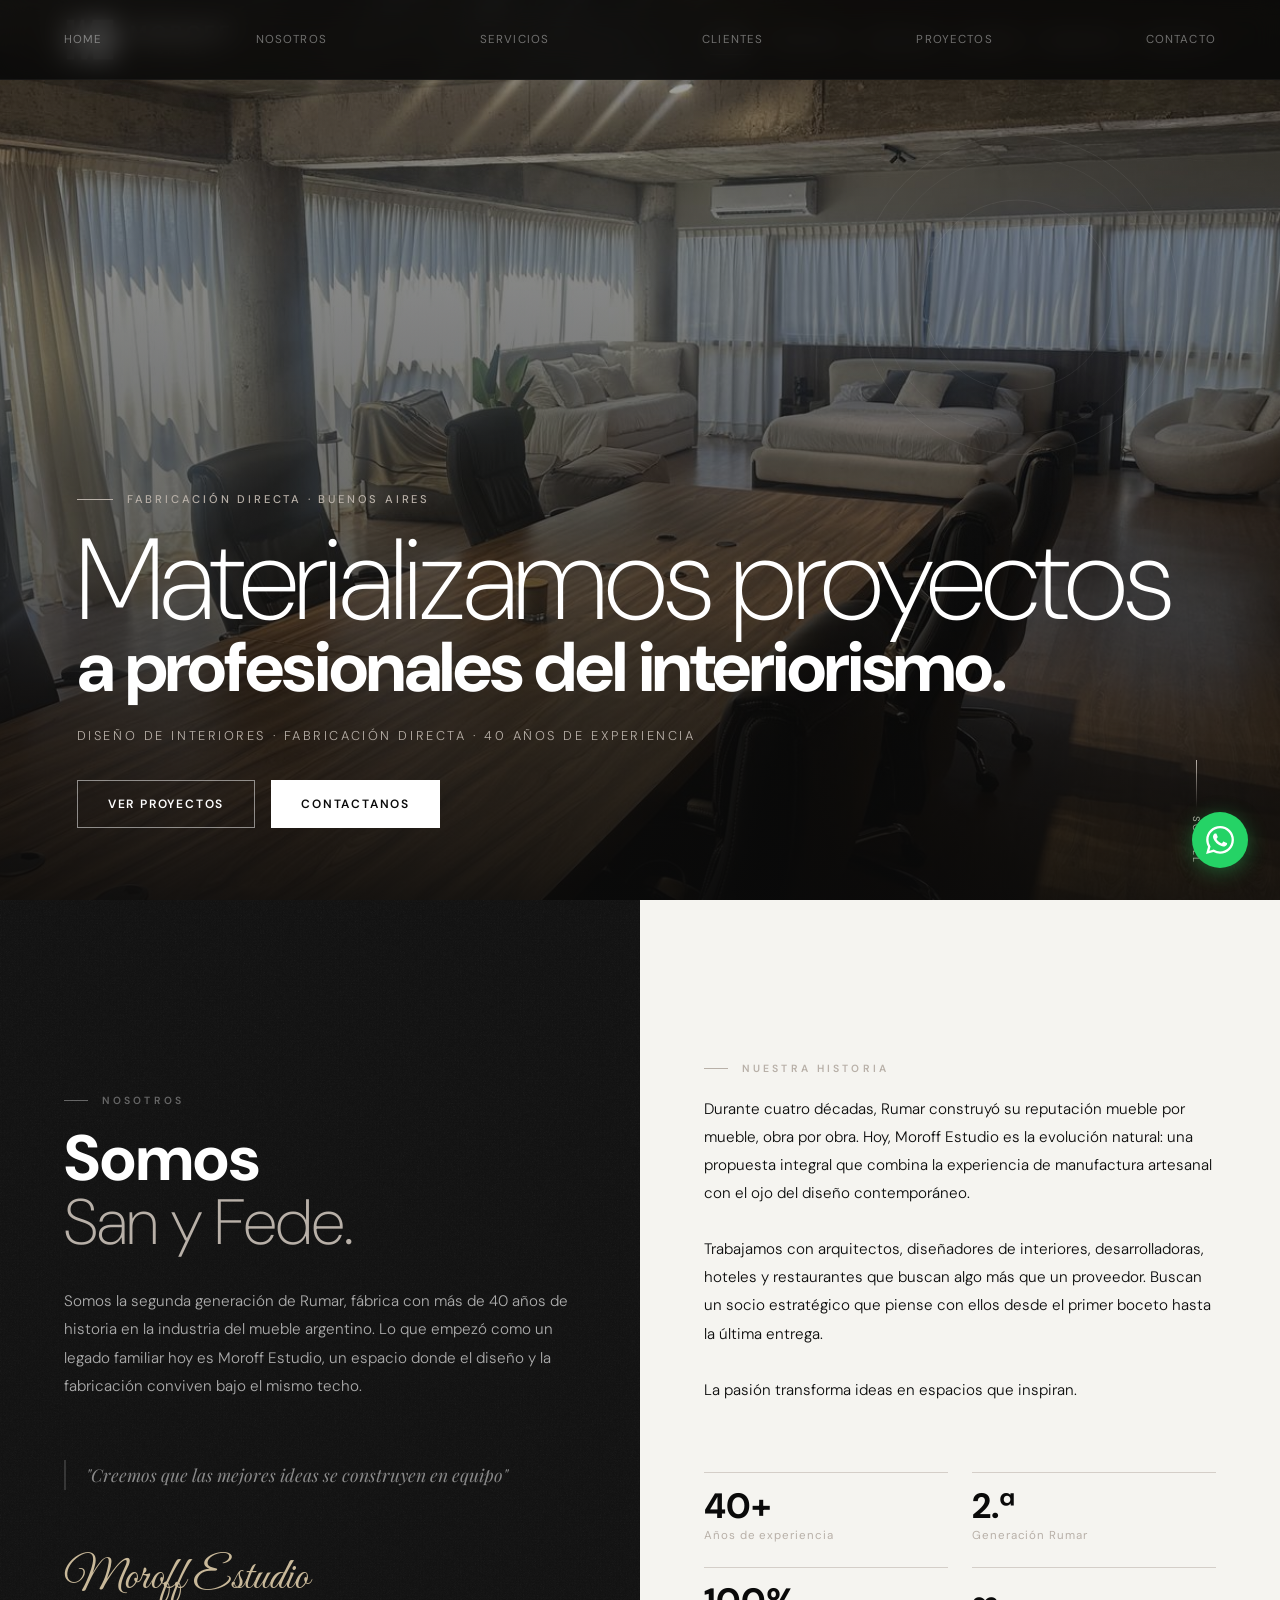
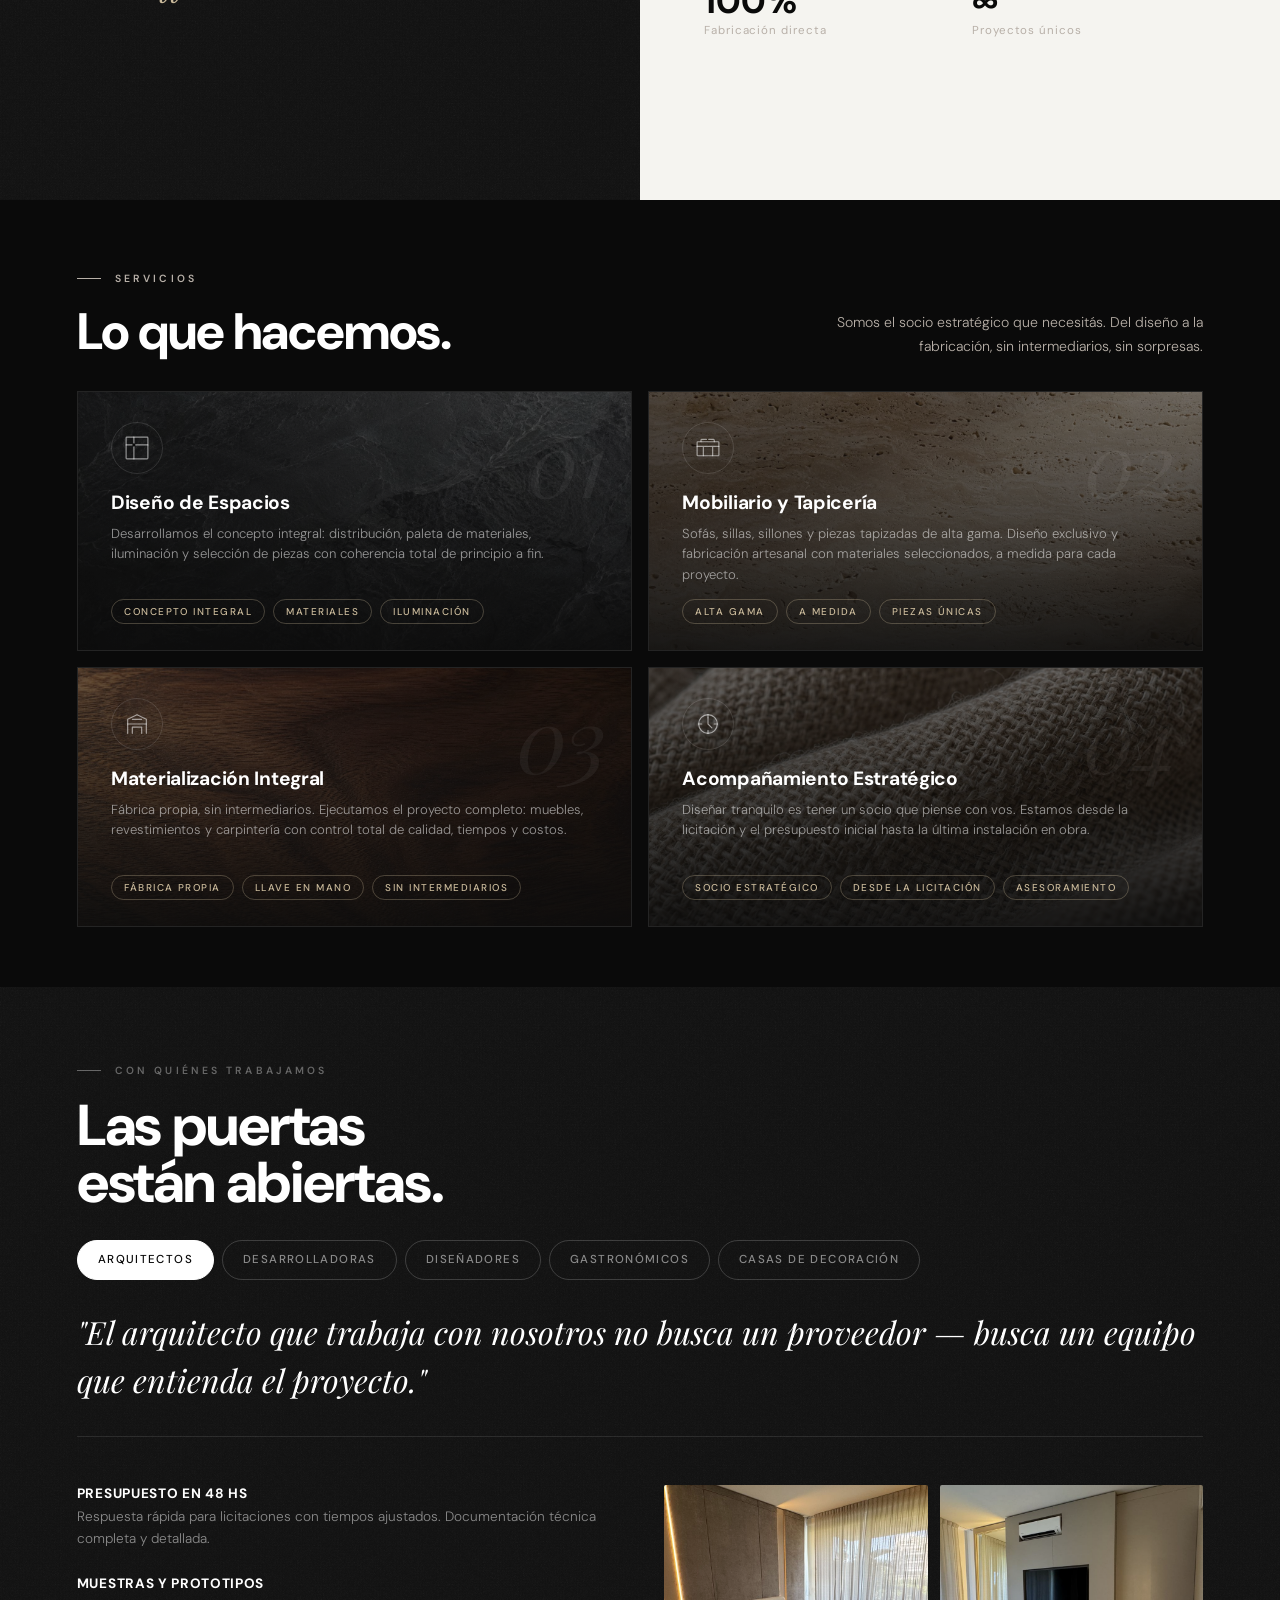
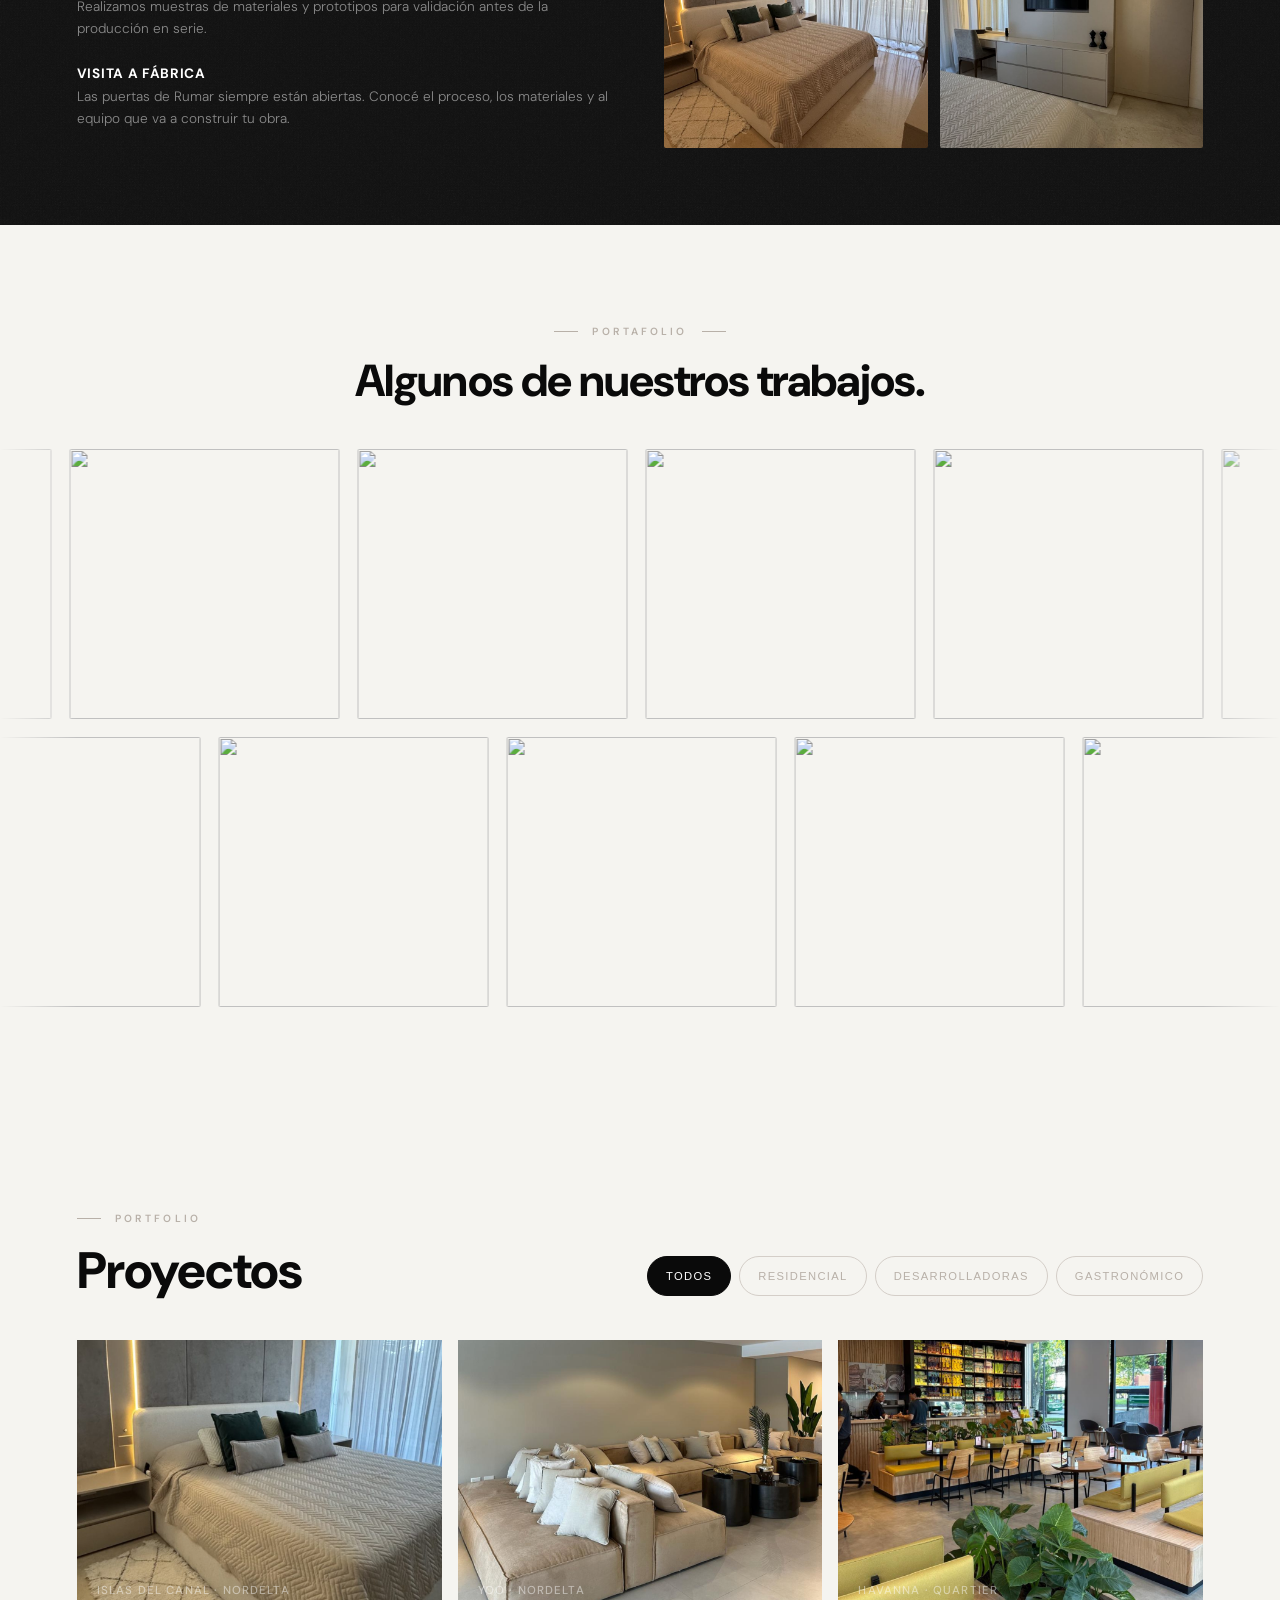
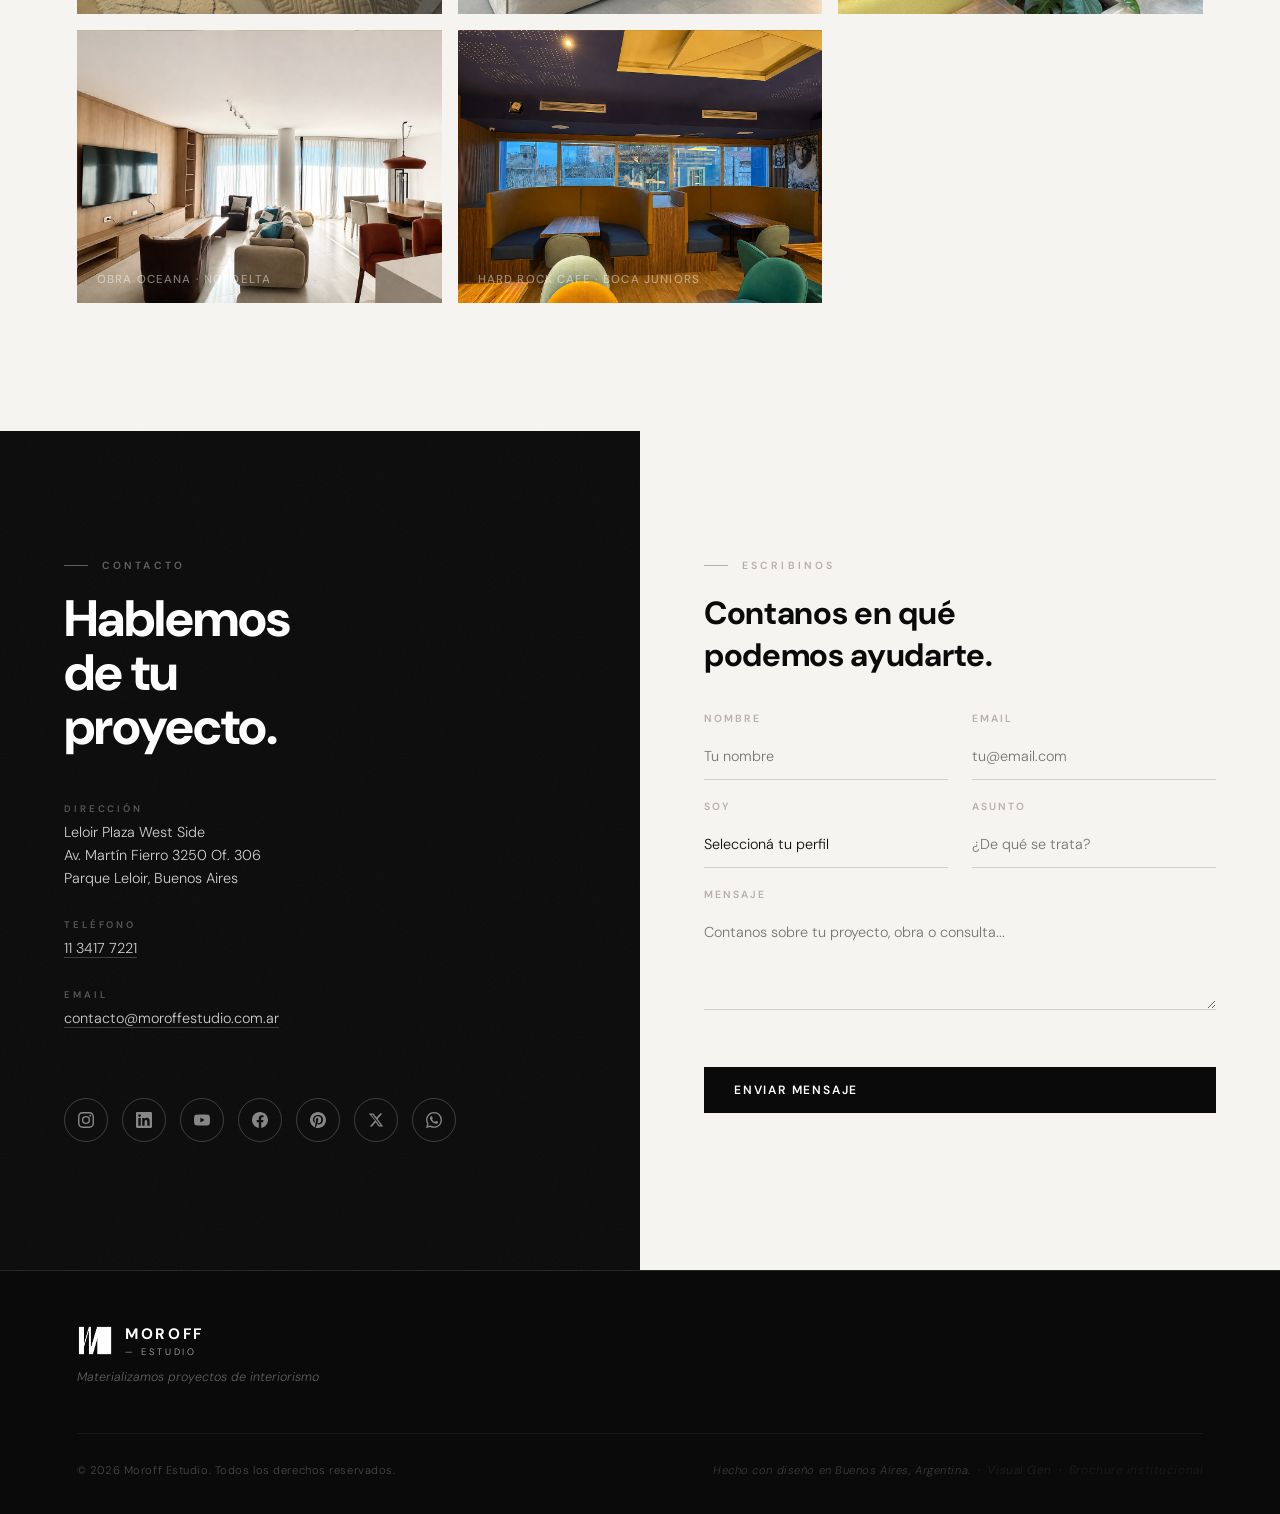
==== commit ccc79fd0: "FIX lightbox + carrusel en subcarpetas Bug: el <div id='worksLightbox'> estaba DESPUÉS del <script>," ====
--- a/index.html
+++ b/index.html
@@ -2310,70 +2310,70 @@
   </div>
   <div class="works-strip-marquee" data-dir="left">
     <div class="works-strip-track">
-      <img src="fotos%20carruselp/c01.jpg" alt="" loading="lazy" data-idx="1">
-      <img src="fotos%20carruselp/c02.jpg" alt="" loading="lazy" data-idx="2">
-      <img src="fotos%20carruselp/c03.jpg" alt="" loading="lazy" data-idx="3">
-      <img src="fotos%20carruselp/c04.jpg" alt="" loading="lazy" data-idx="4">
-      <img src="fotos%20carruselp/c05.jpg" alt="" loading="lazy" data-idx="5">
-      <img src="fotos%20carruselp/c06.jpg" alt="" loading="lazy" data-idx="6">
-      <img src="fotos%20carruselp/c07.jpg" alt="" loading="lazy" data-idx="7">
-      <img src="fotos%20carruselp/c08.jpg" alt="" loading="lazy" data-idx="8">
-      <img src="fotos%20carruselp/c09.jpg" alt="" loading="lazy" data-idx="9">
-      <img src="fotos%20carruselp/c10.jpg" alt="" loading="lazy" data-idx="10">
-      <img src="fotos%20carruselp/c11.jpg" alt="" loading="lazy" data-idx="11">
-      <img src="fotos%20carruselp/c12.jpg" alt="" loading="lazy" data-idx="12">
-      <img src="fotos%20carruselp/c13.jpg" alt="" loading="lazy" data-idx="13">
-      <img src="fotos%20carruselp/c14.jpg" alt="" loading="lazy" data-idx="14">
-      <img src="fotos%20carruselp/c15.jpg" alt="" loading="lazy" data-idx="15">
-      <img src="fotos%20carruselp/c01.jpg" alt="" aria-hidden="true" loading="lazy" data-idx="1">
-      <img src="fotos%20carruselp/c02.jpg" alt="" aria-hidden="true" loading="lazy" data-idx="2">
-      <img src="fotos%20carruselp/c03.jpg" alt="" aria-hidden="true" loading="lazy" data-idx="3">
-      <img src="fotos%20carruselp/c04.jpg" alt="" aria-hidden="true" loading="lazy" data-idx="4">
-      <img src="fotos%20carruselp/c05.jpg" alt="" aria-hidden="true" loading="lazy" data-idx="5">
-      <img src="fotos%20carruselp/c06.jpg" alt="" aria-hidden="true" loading="lazy" data-idx="6">
-      <img src="fotos%20carruselp/c07.jpg" alt="" aria-hidden="true" loading="lazy" data-idx="7">
-      <img src="fotos%20carruselp/c08.jpg" alt="" aria-hidden="true" loading="lazy" data-idx="8">
-      <img src="fotos%20carruselp/c09.jpg" alt="" aria-hidden="true" loading="lazy" data-idx="9">
-      <img src="fotos%20carruselp/c10.jpg" alt="" aria-hidden="true" loading="lazy" data-idx="10">
-      <img src="fotos%20carruselp/c11.jpg" alt="" aria-hidden="true" loading="lazy" data-idx="11">
-      <img src="fotos%20carruselp/c12.jpg" alt="" aria-hidden="true" loading="lazy" data-idx="12">
-      <img src="fotos%20carruselp/c13.jpg" alt="" aria-hidden="true" loading="lazy" data-idx="13">
-      <img src="fotos%20carruselp/c14.jpg" alt="" aria-hidden="true" loading="lazy" data-idx="14">
-      <img src="fotos%20carruselp/c15.jpg" alt="" aria-hidden="true" loading="lazy" data-idx="15">
+      <img src="fotos%20carruselp/carrusel%201/c16.jpg" alt="" loading="lazy" data-idx="16">
+      <img src="fotos%20carruselp/carrusel%201/c17.jpg" alt="" loading="lazy" data-idx="17">
+      <img src="fotos%20carruselp/carrusel%201/c18.jpg" alt="" loading="lazy" data-idx="18">
+      <img src="fotos%20carruselp/carrusel%201/c19.jpg" alt="" loading="lazy" data-idx="19">
+      <img src="fotos%20carruselp/carrusel%201/c20.jpg" alt="" loading="lazy" data-idx="20">
+      <img src="fotos%20carruselp/carrusel%201/c21.jpg" alt="" loading="lazy" data-idx="21">
+      <img src="fotos%20carruselp/carrusel%201/c22.jpg" alt="" loading="lazy" data-idx="22">
+      <img src="fotos%20carruselp/carrusel%201/c23.jpg" alt="" loading="lazy" data-idx="23">
+      <img src="fotos%20carruselp/carrusel%201/c24.jpg" alt="" loading="lazy" data-idx="24">
+      <img src="fotos%20carruselp/carrusel%201/c25.jpg" alt="" loading="lazy" data-idx="25">
+      <img src="fotos%20carruselp/carrusel%201/c26.jpg" alt="" loading="lazy" data-idx="26">
+      <img src="fotos%20carruselp/carrusel%201/c27.jpg" alt="" loading="lazy" data-idx="27">
+      <img src="fotos%20carruselp/carrusel%201/c28.jpg" alt="" loading="lazy" data-idx="28">
+      <img src="fotos%20carruselp/carrusel%201/c29.jpg" alt="" loading="lazy" data-idx="29">
+      <img src="fotos%20carruselp/carrusel%201/c30.jpg" alt="" loading="lazy" data-idx="30">
+      <img src="fotos%20carruselp/carrusel%201/c16.jpg" alt="" aria-hidden="true" loading="lazy" data-idx="16">
+      <img src="fotos%20carruselp/carrusel%201/c17.jpg" alt="" aria-hidden="true" loading="lazy" data-idx="17">
+      <img src="fotos%20carruselp/carrusel%201/c18.jpg" alt="" aria-hidden="true" loading="lazy" data-idx="18">
+      <img src="fotos%20carruselp/carrusel%201/c19.jpg" alt="" aria-hidden="true" loading="lazy" data-idx="19">
+      <img src="fotos%20carruselp/carrusel%201/c20.jpg" alt="" aria-hidden="true" loading="lazy" data-idx="20">
+      <img src="fotos%20carruselp/carrusel%201/c21.jpg" alt="" aria-hidden="true" loading="lazy" data-idx="21">
+      <img src="fotos%20carruselp/carrusel%201/c22.jpg" alt="" aria-hidden="true" loading="lazy" data-idx="22">
+      <img src="fotos%20carruselp/carrusel%201/c23.jpg" alt="" aria-hidden="true" loading="lazy" data-idx="23">
+      <img src="fotos%20carruselp/carrusel%201/c24.jpg" alt="" aria-hidden="true" loading="lazy" data-idx="24">
+      <img src="fotos%20carruselp/carrusel%201/c25.jpg" alt="" aria-hidden="true" loading="lazy" data-idx="25">
+      <img src="fotos%20carruselp/carrusel%201/c26.jpg" alt="" aria-hidden="true" loading="lazy" data-idx="26">
+      <img src="fotos%20carruselp/carrusel%201/c27.jpg" alt="" aria-hidden="true" loading="lazy" data-idx="27">
+      <img src="fotos%20carruselp/carrusel%201/c28.jpg" alt="" aria-hidden="true" loading="lazy" data-idx="28">
+      <img src="fotos%20carruselp/carrusel%201/c29.jpg" alt="" aria-hidden="true" loading="lazy" data-idx="29">
+      <img src="fotos%20carruselp/carrusel%201/c30.jpg" alt="" aria-hidden="true" loading="lazy" data-idx="30">
     </div>
   </div>
   <div class="works-strip-marquee works-strip-marquee--bottom" data-dir="right">
     <div class="works-strip-track">
-      <img src="fotos%20carruselp/c16.jpg" alt="" loading="lazy" data-idx="16">
-      <img src="fotos%20carruselp/c17.jpg" alt="" loading="lazy" data-idx="17">
-      <img src="fotos%20carruselp/c18.jpg" alt="" loading="lazy" data-idx="18">
-      <img src="fotos%20carruselp/c19.jpg" alt="" loading="lazy" data-idx="19">
-      <img src="fotos%20carruselp/c20.jpg" alt="" loading="lazy" data-idx="20">
-      <img src="fotos%20carruselp/c21.jpg" alt="" loading="lazy" data-idx="21">
-      <img src="fotos%20carruselp/c22.jpg" alt="" loading="lazy" data-idx="22">
-      <img src="fotos%20carruselp/c23.jpg" alt="" loading="lazy" data-idx="23">
-      <img src="fotos%20carruselp/c24.jpg" alt="" loading="lazy" data-idx="24">
-      <img src="fotos%20carruselp/c25.jpg" alt="" loading="lazy" data-idx="25">
-      <img src="fotos%20carruselp/c26.jpg" alt="" loading="lazy" data-idx="26">
-      <img src="fotos%20carruselp/c27.jpg" alt="" loading="lazy" data-idx="27">
-      <img src="fotos%20carruselp/c28.jpg" alt="" loading="lazy" data-idx="28">
-      <img src="fotos%20carruselp/c29.jpg" alt="" loading="lazy" data-idx="29">
-      <img src="fotos%20carruselp/c30.jpg" alt="" loading="lazy" data-idx="30">
-      <img src="fotos%20carruselp/c16.jpg" alt="" aria-hidden="true" loading="lazy" data-idx="16">
-      <img src="fotos%20carruselp/c17.jpg" alt="" aria-hidden="true" loading="lazy" data-idx="17">
-      <img src="fotos%20carruselp/c18.jpg" alt="" aria-hidden="true" loading="lazy" data-idx="18">
-      <img src="fotos%20carruselp/c19.jpg" alt="" aria-hidden="true" loading="lazy" data-idx="19">
-      <img src="fotos%20carruselp/c20.jpg" alt="" aria-hidden="true" loading="lazy" data-idx="20">
-      <img src="fotos%20carruselp/c21.jpg" alt="" aria-hidden="true" loading="lazy" data-idx="21">
-      <img src="fotos%20carruselp/c22.jpg" alt="" aria-hidden="true" loading="lazy" data-idx="22">
-      <img src="fotos%20carruselp/c23.jpg" alt="" aria-hidden="true" loading="lazy" data-idx="23">
-      <img src="fotos%20carruselp/c24.jpg" alt="" aria-hidden="true" loading="lazy" data-idx="24">
-      <img src="fotos%20carruselp/c25.jpg" alt="" aria-hidden="true" loading="lazy" data-idx="25">
-      <img src="fotos%20carruselp/c26.jpg" alt="" aria-hidden="true" loading="lazy" data-idx="26">
-      <img src="fotos%20carruselp/c27.jpg" alt="" aria-hidden="true" loading="lazy" data-idx="27">
-      <img src="fotos%20carruselp/c28.jpg" alt="" aria-hidden="true" loading="lazy" data-idx="28">
-      <img src="fotos%20carruselp/c29.jpg" alt="" aria-hidden="true" loading="lazy" data-idx="29">
-      <img src="fotos%20carruselp/c30.jpg" alt="" aria-hidden="true" loading="lazy" data-idx="30">
+      <img src="fotos%20carruselp/carrusel%202/c01.jpg" alt="" loading="lazy" data-idx="1">
+      <img src="fotos%20carruselp/carrusel%202/c02.jpg" alt="" loading="lazy" data-idx="2">
+      <img src="fotos%20carruselp/carrusel%202/c03.jpg" alt="" loading="lazy" data-idx="3">
+      <img src="fotos%20carruselp/carrusel%202/c04.jpg" alt="" loading="lazy" data-idx="4">
+      <img src="fotos%20carruselp/carrusel%202/c05.jpg" alt="" loading="lazy" data-idx="5">
+      <img src="fotos%20carruselp/carrusel%202/c06.jpg" alt="" loading="lazy" data-idx="6">
+      <img src="fotos%20carruselp/carrusel%202/c07.jpg" alt="" loading="lazy" data-idx="7">
+      <img src="fotos%20carruselp/carrusel%202/c08.jpg" alt="" loading="lazy" data-idx="8">
+      <img src="fotos%20carruselp/carrusel%202/c09.jpg" alt="" loading="lazy" data-idx="9">
+      <img src="fotos%20carruselp/carrusel%202/c10.jpg" alt="" loading="lazy" data-idx="10">
+      <img src="fotos%20carruselp/carrusel%202/c11.jpg" alt="" loading="lazy" data-idx="11">
+      <img src="fotos%20carruselp/carrusel%202/c12.jpg" alt="" loading="lazy" data-idx="12">
+      <img src="fotos%20carruselp/carrusel%202/c13.jpg" alt="" loading="lazy" data-idx="13">
+      <img src="fotos%20carruselp/carrusel%202/c14.jpg" alt="" loading="lazy" data-idx="14">
+      <img src="fotos%20carruselp/carrusel%202/c15.jpg" alt="" loading="lazy" data-idx="15">
+      <img src="fotos%20carruselp/carrusel%202/c01.jpg" alt="" aria-hidden="true" loading="lazy" data-idx="1">
+      <img src="fotos%20carruselp/carrusel%202/c02.jpg" alt="" aria-hidden="true" loading="lazy" data-idx="2">
+      <img src="fotos%20carruselp/carrusel%202/c03.jpg" alt="" aria-hidden="true" loading="lazy" data-idx="3">
+      <img src="fotos%20carruselp/carrusel%202/c04.jpg" alt="" aria-hidden="true" loading="lazy" data-idx="4">
+      <img src="fotos%20carruselp/carrusel%202/c05.jpg" alt="" aria-hidden="true" loading="lazy" data-idx="5">
+      <img src="fotos%20carruselp/carrusel%202/c06.jpg" alt="" aria-hidden="true" loading="lazy" data-idx="6">
+      <img src="fotos%20carruselp/carrusel%202/c07.jpg" alt="" aria-hidden="true" loading="lazy" data-idx="7">
+      <img src="fotos%20carruselp/carrusel%202/c08.jpg" alt="" aria-hidden="true" loading="lazy" data-idx="8">
+      <img src="fotos%20carruselp/carrusel%202/c09.jpg" alt="" aria-hidden="true" loading="lazy" data-idx="9">
+      <img src="fotos%20carruselp/carrusel%202/c10.jpg" alt="" aria-hidden="true" loading="lazy" data-idx="10">
+      <img src="fotos%20carruselp/carrusel%202/c11.jpg" alt="" aria-hidden="true" loading="lazy" data-idx="11">
+      <img src="fotos%20carruselp/carrusel%202/c12.jpg" alt="" aria-hidden="true" loading="lazy" data-idx="12">
+      <img src="fotos%20carruselp/carrusel%202/c13.jpg" alt="" aria-hidden="true" loading="lazy" data-idx="13">
+      <img src="fotos%20carruselp/carrusel%202/c14.jpg" alt="" aria-hidden="true" loading="lazy" data-idx="14">
+      <img src="fotos%20carruselp/carrusel%202/c15.jpg" alt="" aria-hidden="true" loading="lazy" data-idx="15">
     </div>
   </div>
 </section>
@@ -2960,6 +2960,22 @@
   </div>
 </footer>
 
+<!-- ─── LIGHTBOX (works-strip) ─── -->
+<div class="lightbox" id="worksLightbox" aria-hidden="true">
+  <img class="lightbox-img" id="lightboxImg" alt="">
+  <button type="button" class="lightbox-btn lightbox-close" id="lightboxClose" aria-label="Cerrar">
+    <svg viewBox="0 0 24 24"><path d="M6 6l12 12M6 18L18 6"/></svg>
+  </button>
+  <button type="button" class="lightbox-btn lightbox-prev" id="lightboxPrev" aria-label="Anterior">
+    <svg viewBox="0 0 14 14"><polyline points="9 2 3 7 9 12"/></svg>
+  </button>
+  <button type="button" class="lightbox-btn lightbox-next" id="lightboxNext" aria-label="Siguiente">
+    <svg viewBox="0 0 14 14"><polyline points="5 2 11 7 5 12"/></svg>
+  </button>
+  <span class="lightbox-count" id="lightboxCount"></span>
+</div>
+
+
 <script>
 // ─── MOBILE FALLBACK ─── (forces mobile layout if media queries fail — e.g. WhatsApp in-app browser on iOS)
 (function setMobile() {
@@ -3237,7 +3253,6 @@
   window.addEventListener('resize', recalc);
   window.addEventListener('load', recalc);
   recalc();
-
   let last = performance.now();
   function loop(now){
     const dt = (now - last) / 1000; last = now;
@@ -3252,7 +3267,6 @@
     requestAnimationFrame(loop);
   }
   requestAnimationFrame(loop);
-
   // Lightbox
   const lightbox = document.getElementById('worksLightbox');
   if (!lightbox) return;
@@ -3264,7 +3278,7 @@
   const TOTAL = 30;
   let currentIdx = 1;
 
-  function urlFor(i){ return 'fotos%20carruselp/c' + String(i).padStart(2,'0') + '.jpg'; }
+  function urlFor(i){ const folder = i <= 15 ? 'carrusel%202' : 'carrusel%201'; return 'fotos%20carruselp/' + folder + '/c' + String(i).padStart(2,'0') + '.jpg'; }
   function show(i){
     if (i < 1) i = TOTAL; if (i > TOTAL) i = 1;
     currentIdx = i;
@@ -3283,7 +3297,7 @@
     document.body.classList.remove('lightbox-open');
   }
 
-  // Event delegation en document — más robusto (funciona con imgs dinámicas y evita issues de scope)
+// Event delegation en document — más robusto (funciona con imgs dinámicas y evita issues de scope)
   document.addEventListener('click', (e) => {
     // Click en foto del carrusel
     const carruselImg = e.target.closest('.works-strip-track img');
@@ -3312,20 +3326,5 @@
 })();
 </script>
 
-<!-- ─── LIGHTBOX (works-strip) ─── -->
-<div class="lightbox" id="worksLightbox" aria-hidden="true">
-  <img class="lightbox-img" id="lightboxImg" alt="">
-  <button type="button" class="lightbox-btn lightbox-close" id="lightboxClose" aria-label="Cerrar">
-    <svg viewBox="0 0 24 24"><path d="M6 6l12 12M6 18L18 6"/></svg>
-  </button>
-  <button type="button" class="lightbox-btn lightbox-prev" id="lightboxPrev" aria-label="Anterior">
-    <svg viewBox="0 0 14 14"><polyline points="9 2 3 7 9 12"/></svg>
-  </button>
-  <button type="button" class="lightbox-btn lightbox-next" id="lightboxNext" aria-label="Siguiente">
-    <svg viewBox="0 0 14 14"><polyline points="5 2 11 7 5 12"/></svg>
-  </button>
-  <span class="lightbox-count" id="lightboxCount"></span>
-</div>
-
 </body>
 </html>
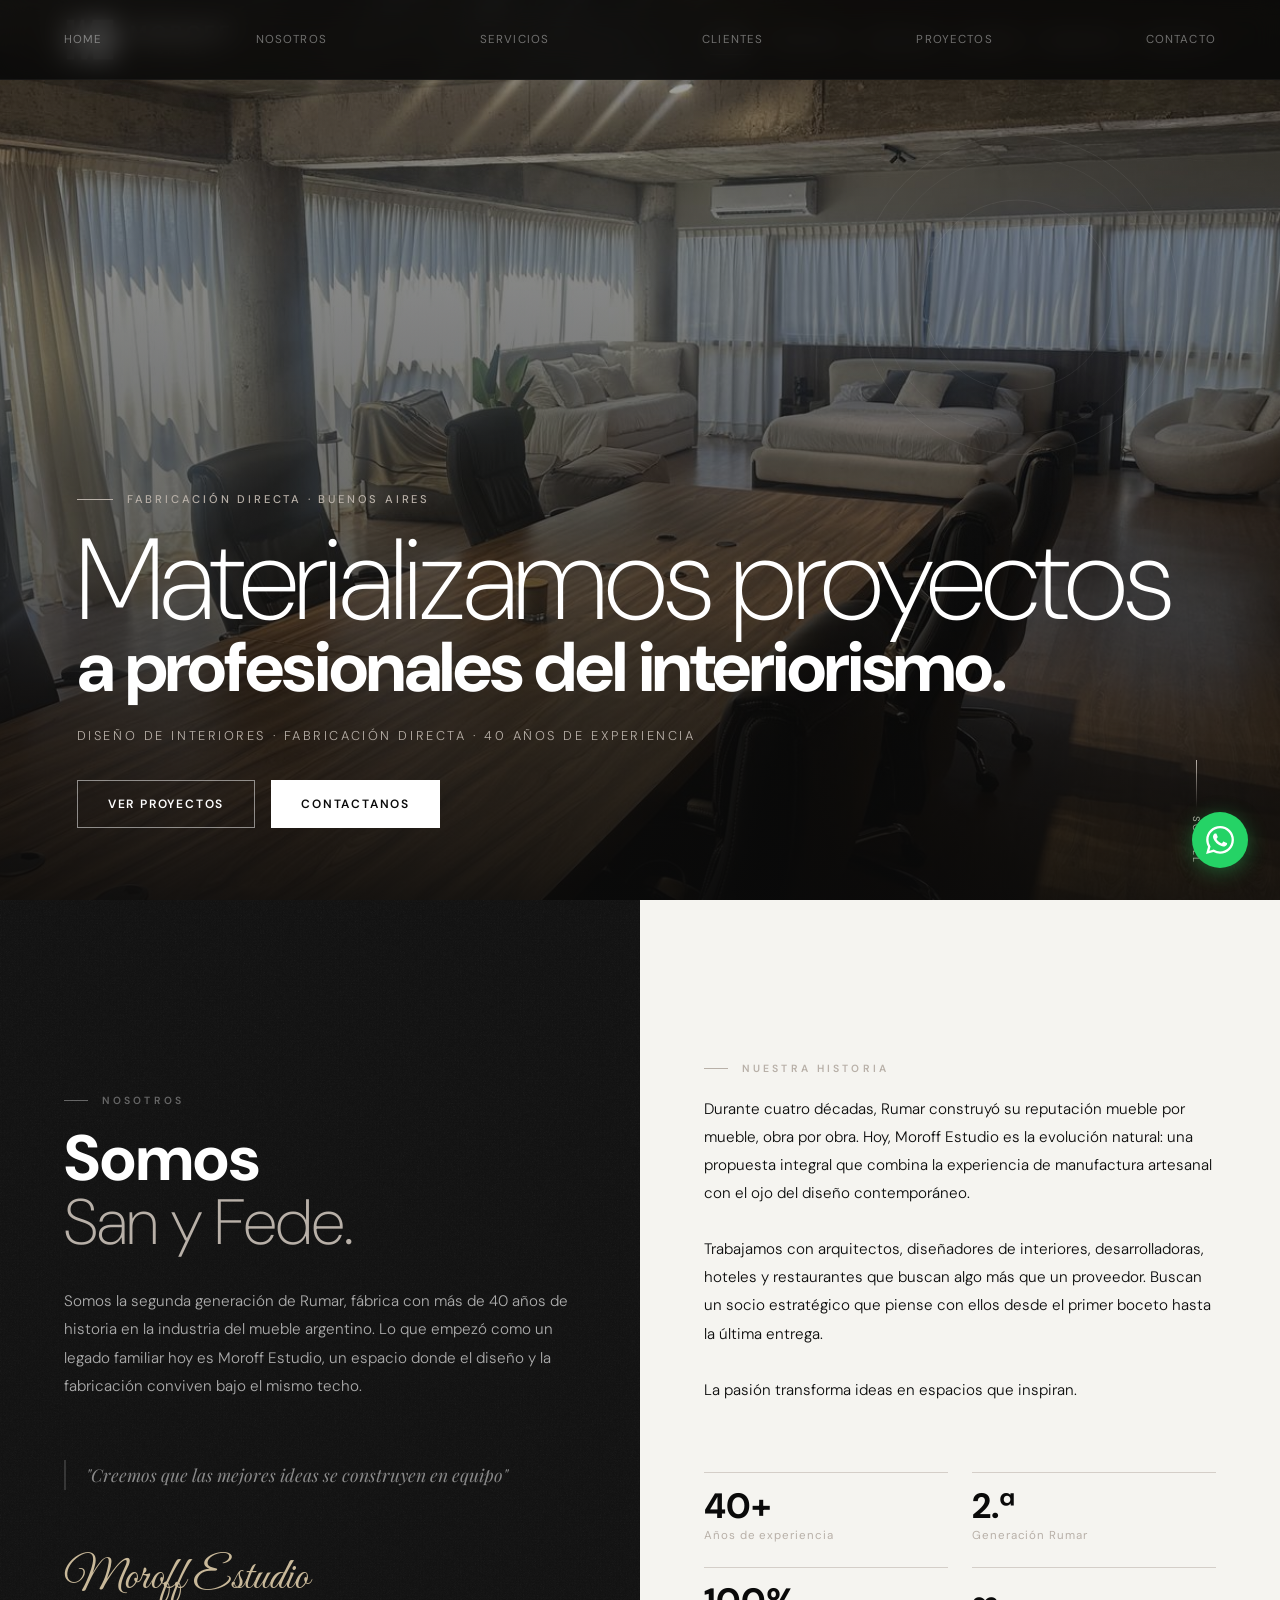
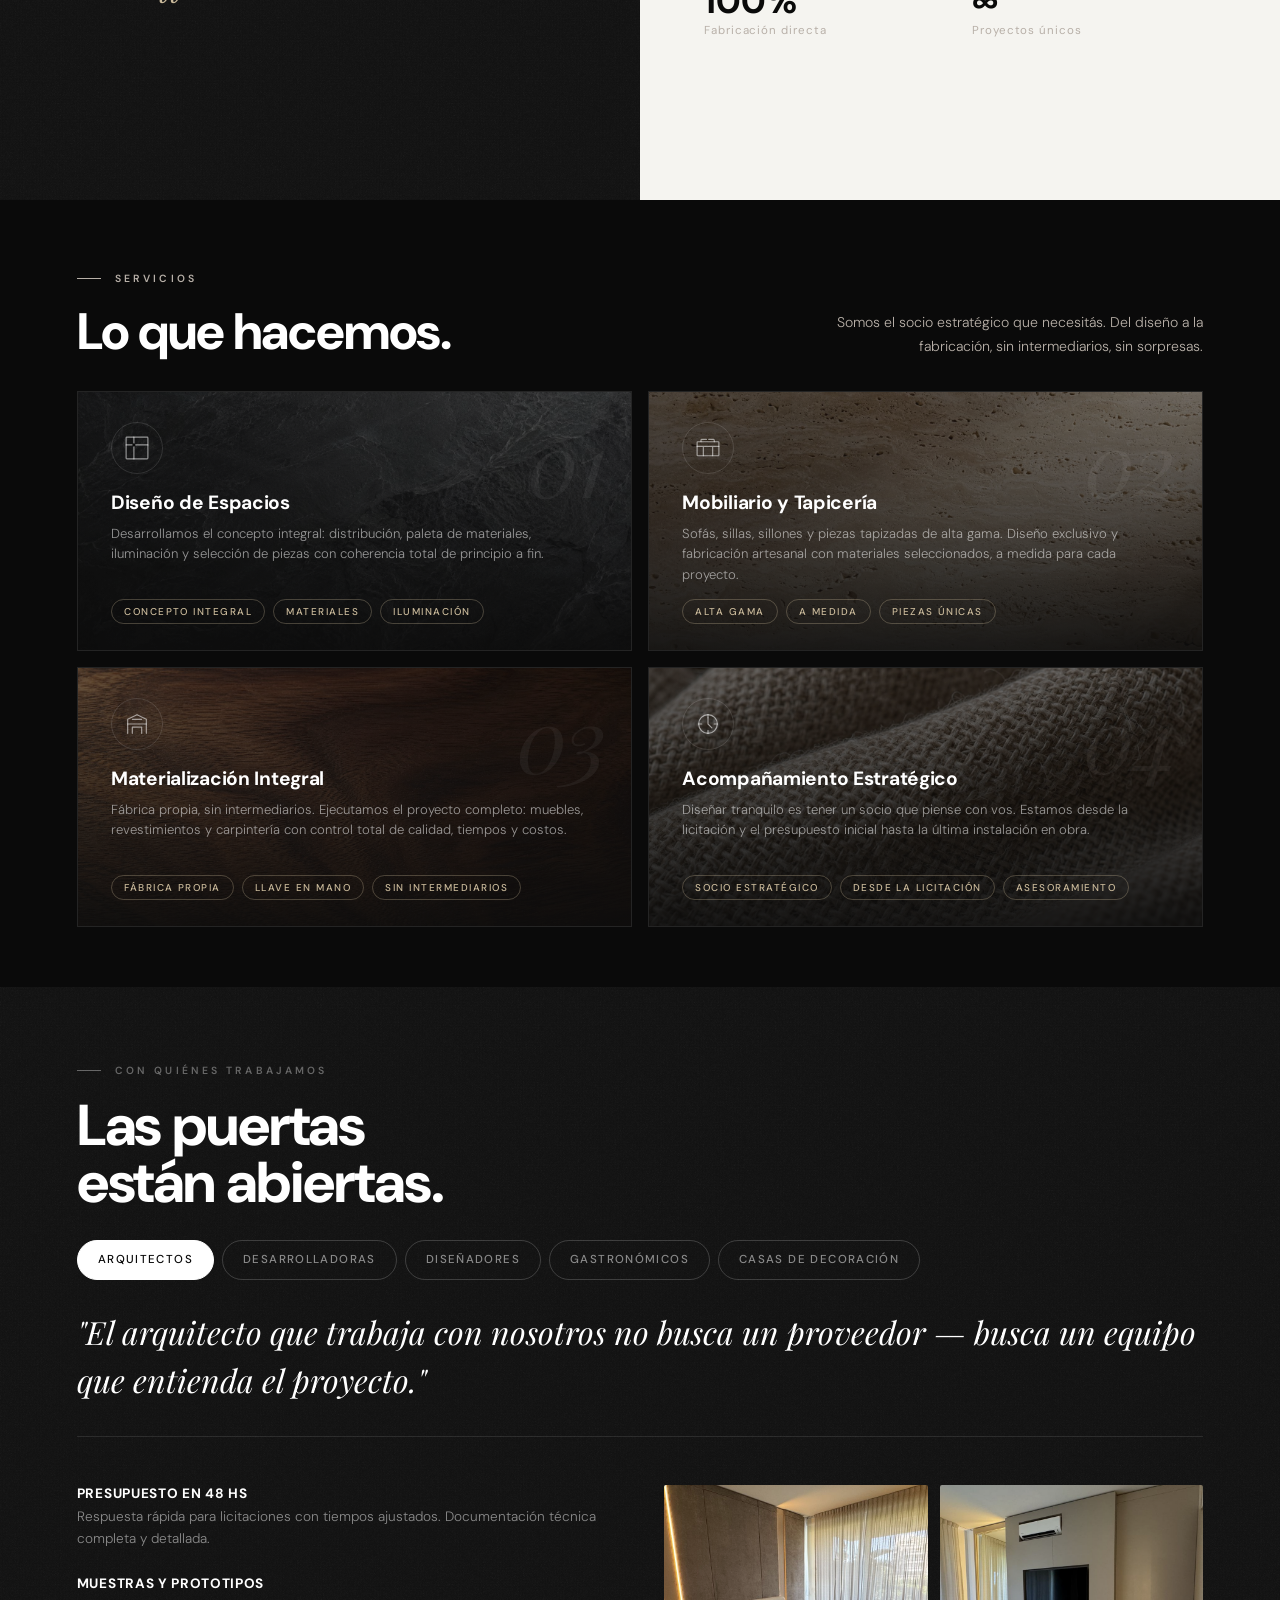
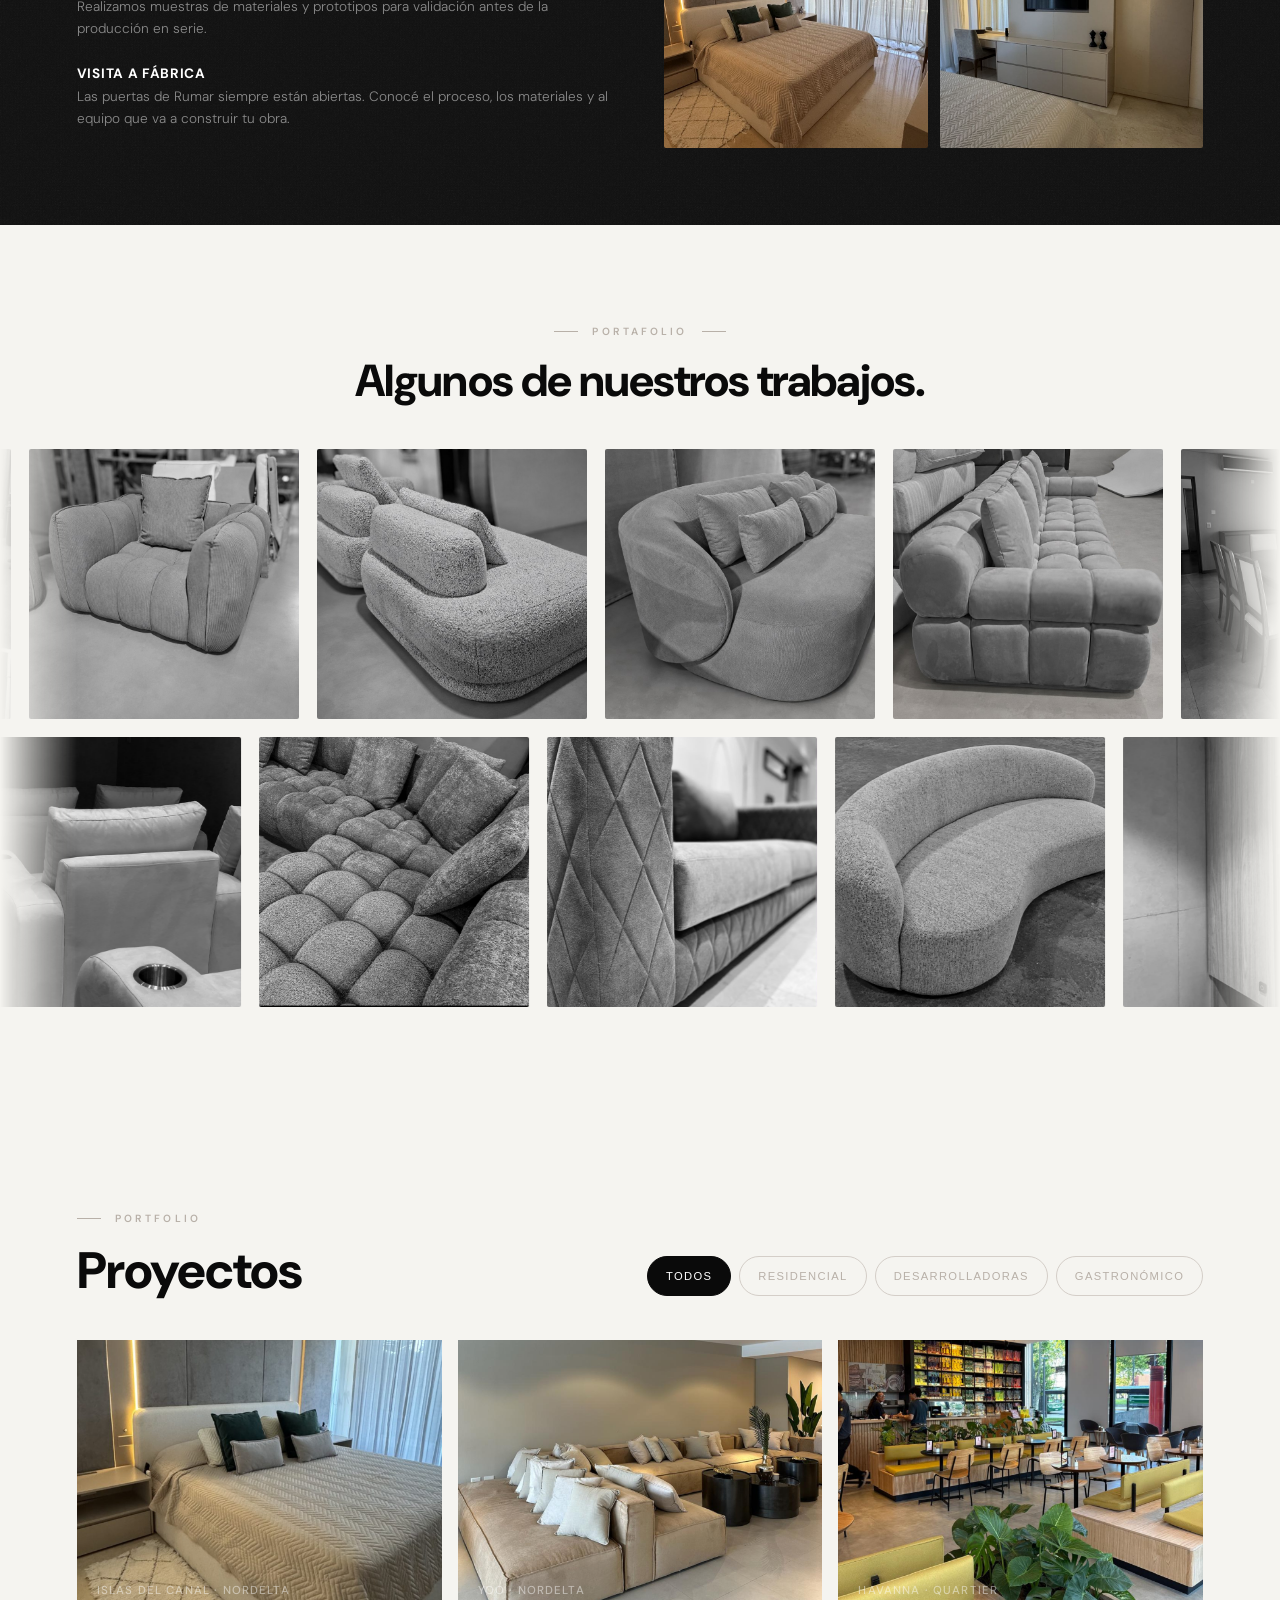
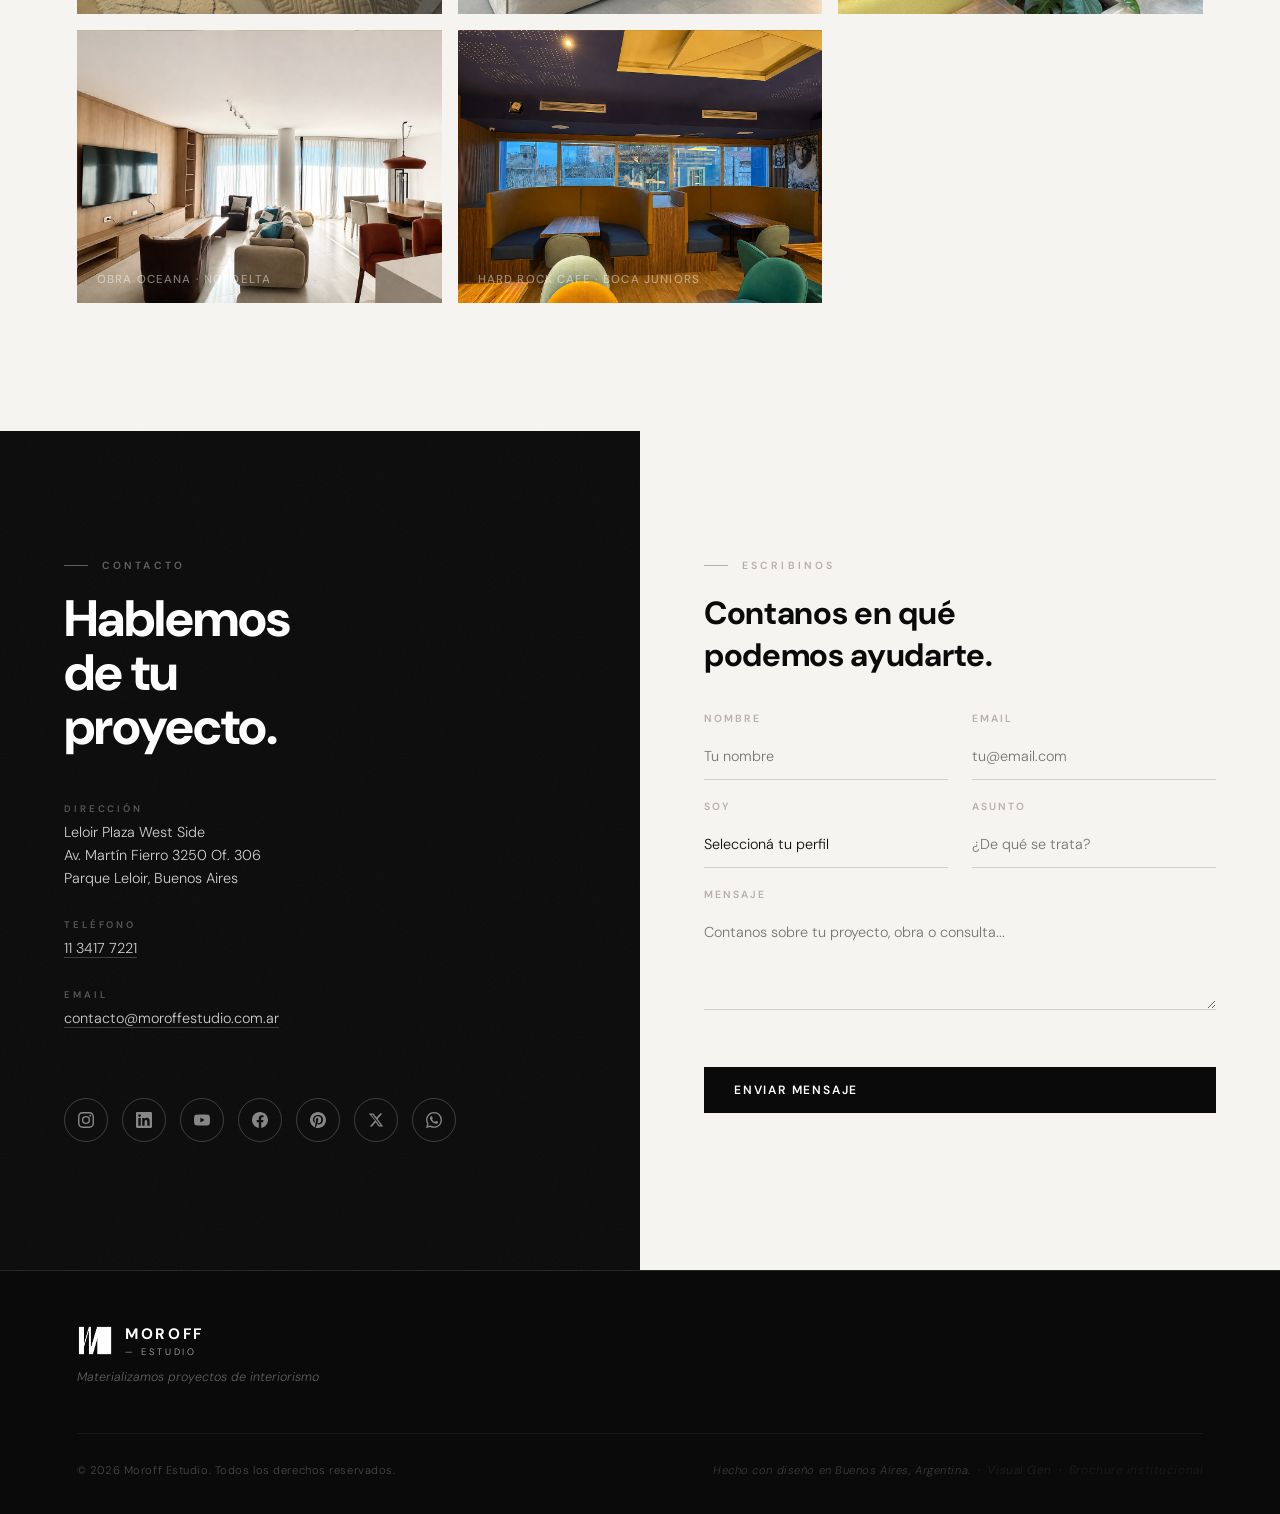
==== commit 13c44ae3: "Carrusel: 28 fotos (14+14), renumeradas tras cambios del user - Carrusel 2 (abajo, →): c01-c14 (14 f" ====
--- a/index.html
+++ b/index.html
@@ -2310,6 +2310,7 @@
   </div>
   <div class="works-strip-marquee" data-dir="left">
     <div class="works-strip-track">
+      <img src="fotos%20carruselp/carrusel%201/c15.jpg" alt="" loading="lazy" data-idx="15">
       <img src="fotos%20carruselp/carrusel%201/c16.jpg" alt="" loading="lazy" data-idx="16">
       <img src="fotos%20carruselp/carrusel%201/c17.jpg" alt="" loading="lazy" data-idx="17">
       <img src="fotos%20carruselp/carrusel%201/c18.jpg" alt="" loading="lazy" data-idx="18">
@@ -2323,8 +2324,7 @@
       <img src="fotos%20carruselp/carrusel%201/c26.jpg" alt="" loading="lazy" data-idx="26">
       <img src="fotos%20carruselp/carrusel%201/c27.jpg" alt="" loading="lazy" data-idx="27">
       <img src="fotos%20carruselp/carrusel%201/c28.jpg" alt="" loading="lazy" data-idx="28">
-      <img src="fotos%20carruselp/carrusel%201/c29.jpg" alt="" loading="lazy" data-idx="29">
-      <img src="fotos%20carruselp/carrusel%201/c30.jpg" alt="" loading="lazy" data-idx="30">
+      <img src="fotos%20carruselp/carrusel%201/c15.jpg" alt="" aria-hidden="true" loading="lazy" data-idx="15">
       <img src="fotos%20carruselp/carrusel%201/c16.jpg" alt="" aria-hidden="true" loading="lazy" data-idx="16">
       <img src="fotos%20carruselp/carrusel%201/c17.jpg" alt="" aria-hidden="true" loading="lazy" data-idx="17">
       <img src="fotos%20carruselp/carrusel%201/c18.jpg" alt="" aria-hidden="true" loading="lazy" data-idx="18">
@@ -2338,8 +2338,6 @@
       <img src="fotos%20carruselp/carrusel%201/c26.jpg" alt="" aria-hidden="true" loading="lazy" data-idx="26">
       <img src="fotos%20carruselp/carrusel%201/c27.jpg" alt="" aria-hidden="true" loading="lazy" data-idx="27">
       <img src="fotos%20carruselp/carrusel%201/c28.jpg" alt="" aria-hidden="true" loading="lazy" data-idx="28">
-      <img src="fotos%20carruselp/carrusel%201/c29.jpg" alt="" aria-hidden="true" loading="lazy" data-idx="29">
-      <img src="fotos%20carruselp/carrusel%201/c30.jpg" alt="" aria-hidden="true" loading="lazy" data-idx="30">
     </div>
   </div>
   <div class="works-strip-marquee works-strip-marquee--bottom" data-dir="right">
@@ -2358,7 +2356,6 @@
       <img src="fotos%20carruselp/carrusel%202/c12.jpg" alt="" loading="lazy" data-idx="12">
       <img src="fotos%20carruselp/carrusel%202/c13.jpg" alt="" loading="lazy" data-idx="13">
       <img src="fotos%20carruselp/carrusel%202/c14.jpg" alt="" loading="lazy" data-idx="14">
-      <img src="fotos%20carruselp/carrusel%202/c15.jpg" alt="" loading="lazy" data-idx="15">
       <img src="fotos%20carruselp/carrusel%202/c01.jpg" alt="" aria-hidden="true" loading="lazy" data-idx="1">
       <img src="fotos%20carruselp/carrusel%202/c02.jpg" alt="" aria-hidden="true" loading="lazy" data-idx="2">
       <img src="fotos%20carruselp/carrusel%202/c03.jpg" alt="" aria-hidden="true" loading="lazy" data-idx="3">
@@ -2373,7 +2370,6 @@
       <img src="fotos%20carruselp/carrusel%202/c12.jpg" alt="" aria-hidden="true" loading="lazy" data-idx="12">
       <img src="fotos%20carruselp/carrusel%202/c13.jpg" alt="" aria-hidden="true" loading="lazy" data-idx="13">
       <img src="fotos%20carruselp/carrusel%202/c14.jpg" alt="" aria-hidden="true" loading="lazy" data-idx="14">
-      <img src="fotos%20carruselp/carrusel%202/c15.jpg" alt="" aria-hidden="true" loading="lazy" data-idx="15">
     </div>
   </div>
 </section>
@@ -3275,10 +3271,10 @@
   const lbPrev   = document.getElementById('lightboxPrev');
   const lbNext   = document.getElementById('lightboxNext');
   const lbCount  = document.getElementById('lightboxCount');
-  const TOTAL = 30;
+  const TOTAL = 28;
   let currentIdx = 1;
 
-  function urlFor(i){ const folder = i <= 15 ? 'carrusel%202' : 'carrusel%201'; return 'fotos%20carruselp/' + folder + '/c' + String(i).padStart(2,'0') + '.jpg'; }
+  function urlFor(i){ const folder = i <= 14 ? 'carrusel%202' : 'carrusel%201'; return 'fotos%20carruselp/' + folder + '/c' + String(i).padStart(2,'0') + '.jpg'; }
   function show(i){
     if (i < 1) i = TOTAL; if (i > TOTAL) i = 1;
     currentIdx = i;
